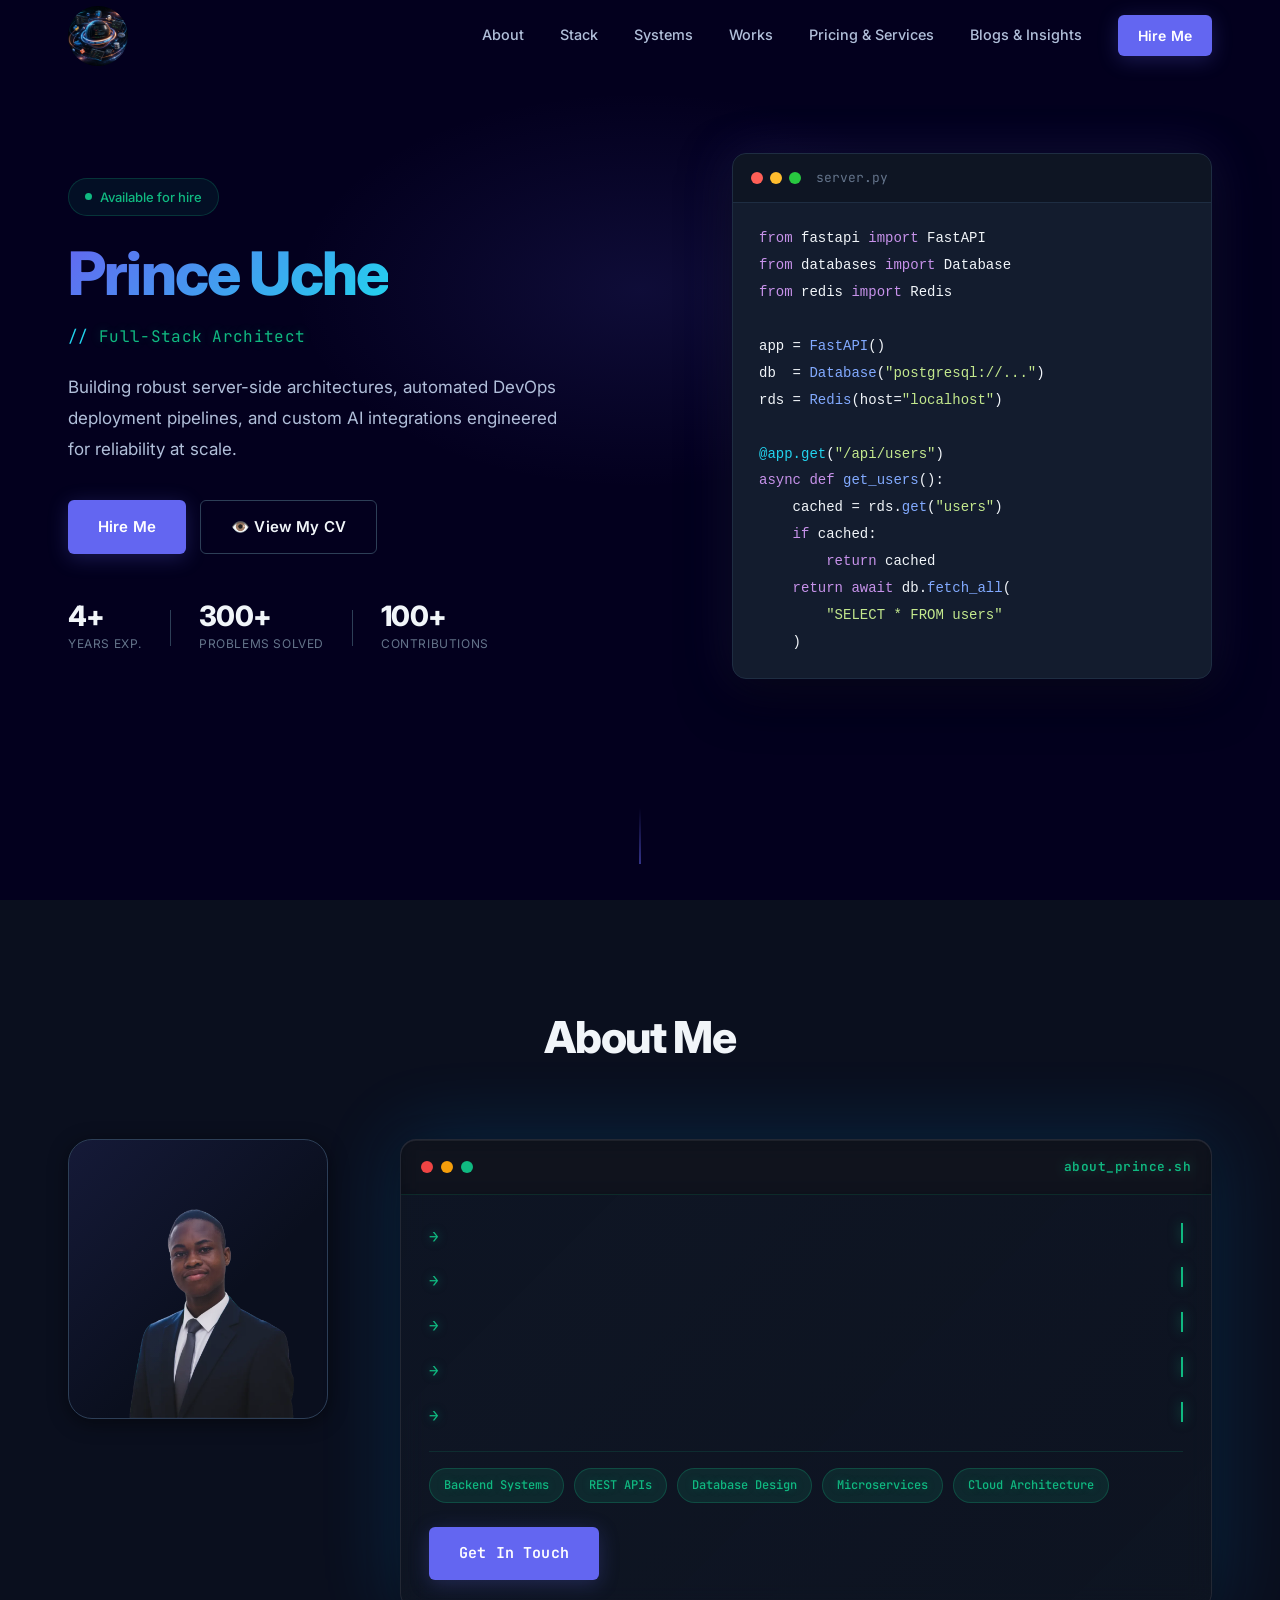
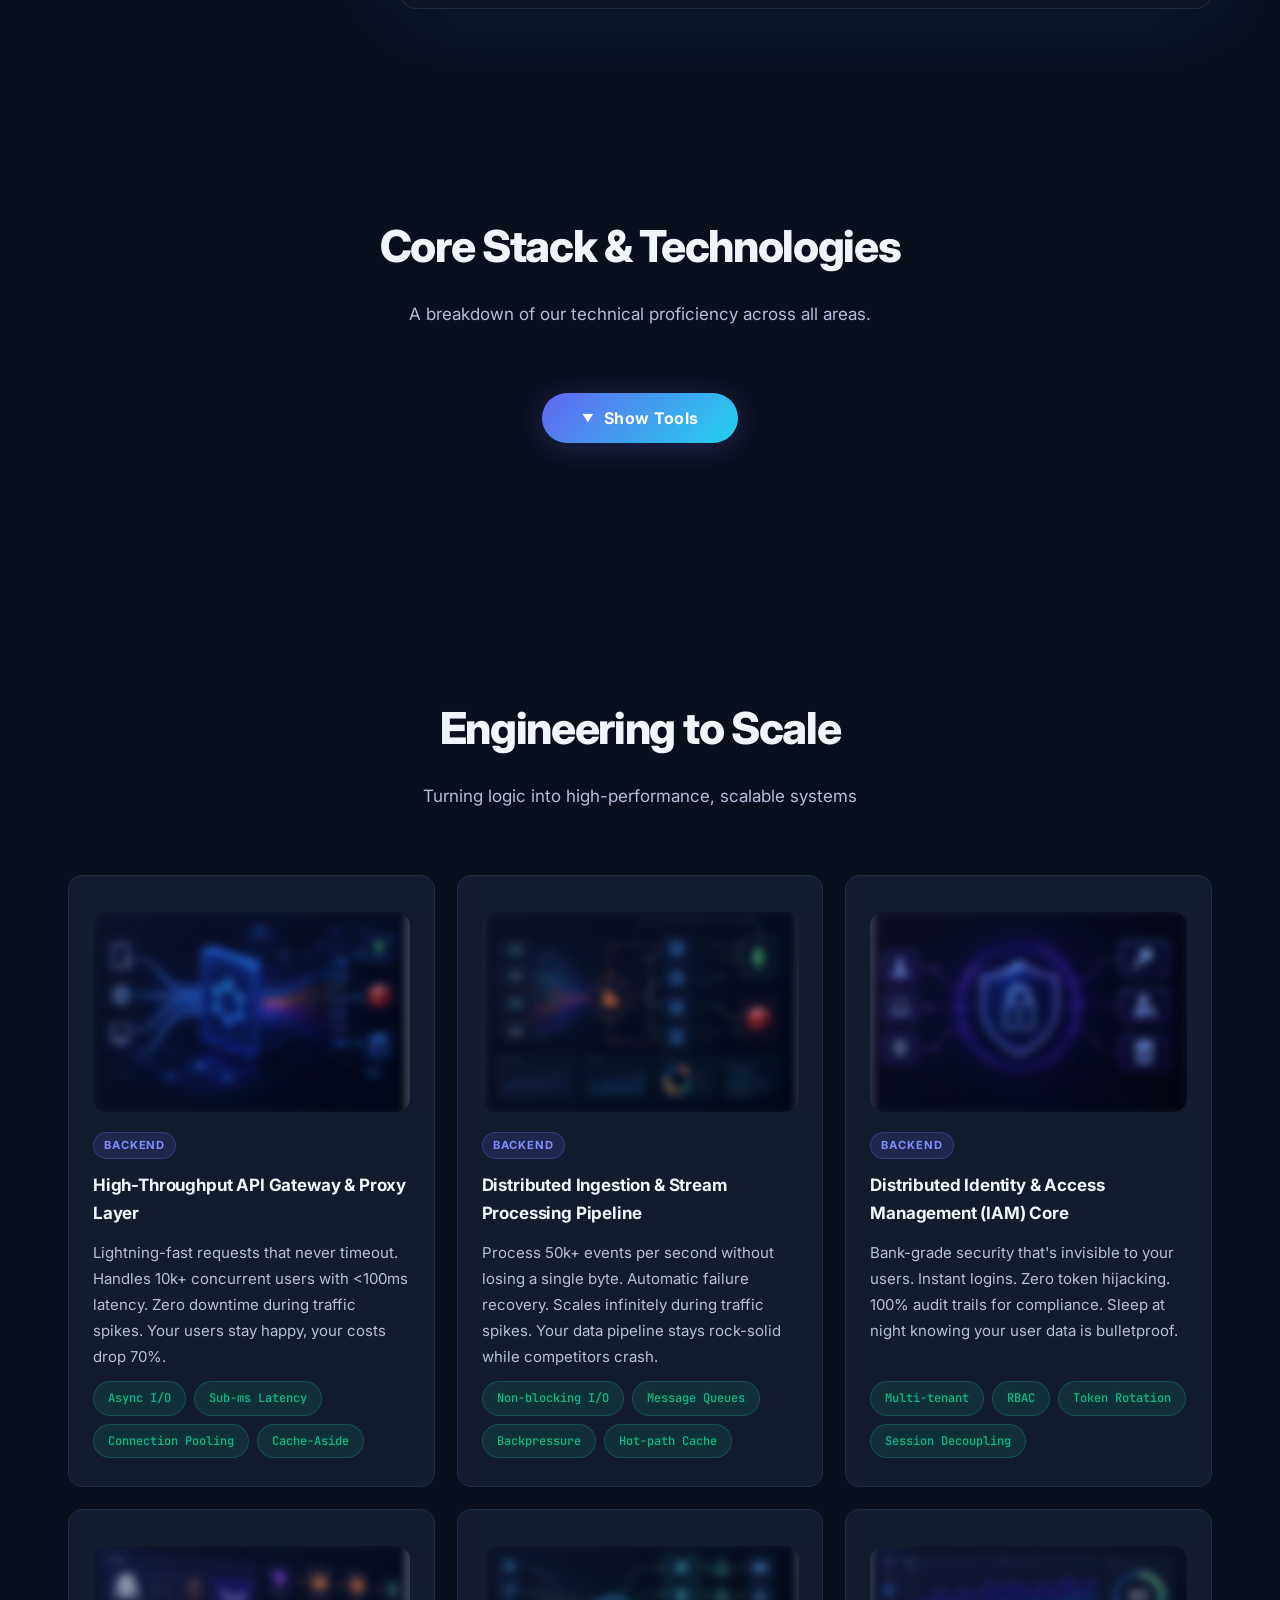
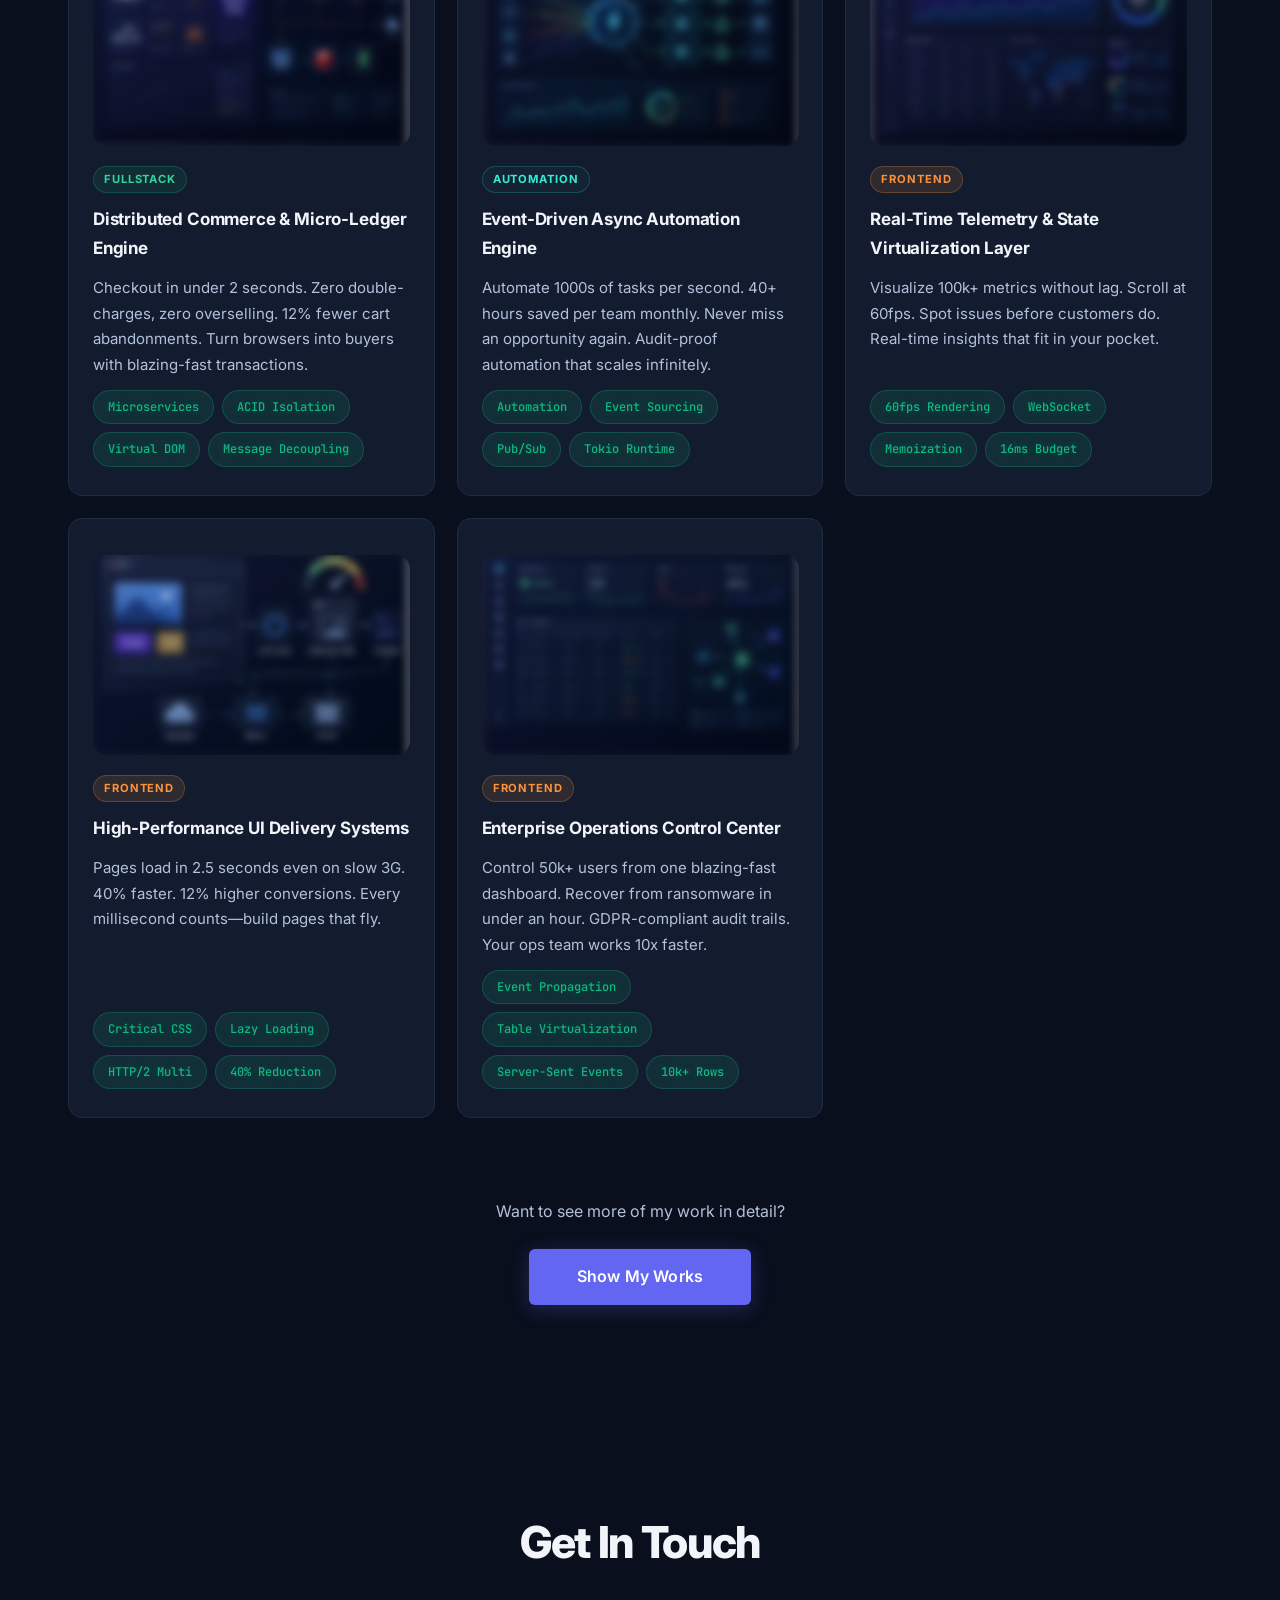
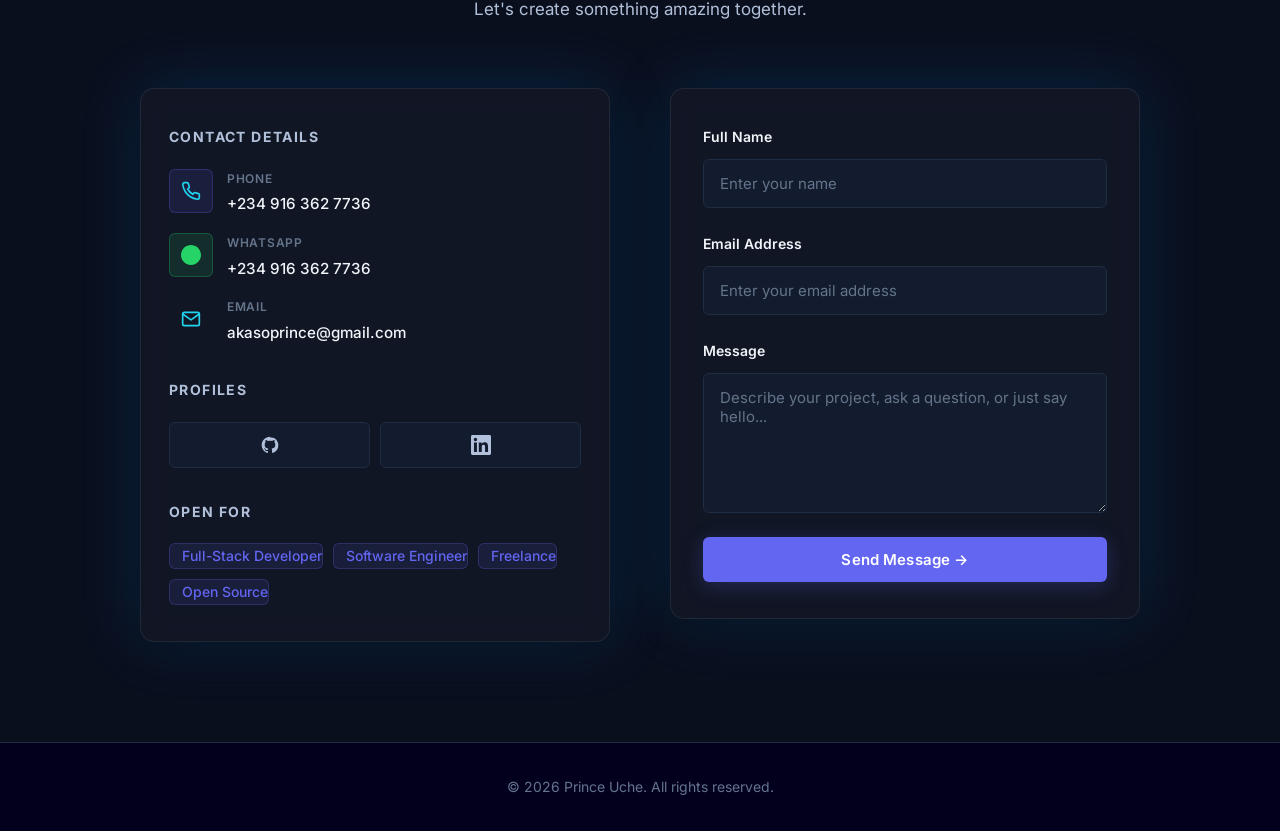
==== index.html @ ea630bfe "changed" ====
<!DOCTYPE html>
<html lang="en">

<head>
  <meta charset="UTF-8" />
  <meta name="viewport" content="width=device-width, initial-scale=1.0" />
  <title>Prince Uche | Fullstack Developer</title>
  <link rel="icon" href="pic/logo.webp" type="image/webp" />
  <link rel="preconnect" href="https://fonts.googleapis.com" />
  <link rel="preconnect" href="https://fonts.gstatic.com" crossorigin />
  <link
    href="https://fonts.googleapis.com/css2?family=Inter:wght@300;400;500;600;700;800;900&family=JetBrains+Mono:wght@400;500;600&display=swap"
    rel="stylesheet" />
  <link rel="stylesheet" href="styles.css" />
</head>

<body>
  <!-- Blockchain Background Canvas (Full Page) -->
  <canvas id="blockchainCanvas" class="blockchain-bg" aria-hidden="true"></canvas>

  <!-- Global SVG gradient (referenced by all skill rings in the page) -->
  <svg width="0" height="0" style="position:absolute;overflow:hidden" aria-hidden="true">
    <defs>
      <linearGradient id="skillGradient" x1="0%" y1="0%" x2="100%" y2="0%">
        <stop offset="0%" stop-color="#6366F1" />
        <stop offset="100%" stop-color="#22D3EE" />
      </linearGradient>
    </defs>
  </svg>

  <!-- Toast -->
  <div class="toast" id="toast"></div>

  <!-- ======================== NAVBAR ======================== -->
  <nav class="navbar" id="navbar" role="navigation" aria-label="Main navigation">
    <div class="nav-container">
      <a href="pic/logo.webp" class="nav-logo" aria-label="Home">
        <span class="logo-name"><img src="./pic/logo.webp"></span><span class="logo-bracket"></span>
      </a>
      <div class="nav-links" id="navLinks">
        <a href="#about" class="nav-link">About</a>
        <a href="#skills" class="nav-link">Stack</a>
        <a href="#projects" class="nav-link">Systems</a>
        <a href="works.html" class="nav-link">Works</a>
        <a href="pricing&service.html" class="nav-link">Pricing & Services</a>
        <a href="casestudies.html" class="nav-link">Blogs & Insights</a>
        <a href="#contact" class="btn btn-primary btn-sm">Hire Me</a>
      </div>
      <button class="hamburger" id="hamburger" aria-label="Toggle menu" aria-expanded="false">
        <span></span><span></span><span></span>
      </button>
    </div>
  </nav>

  <!-- ======================== HERO ======================== -->
  <section id="hero" class="hero" aria-label="Hero">
    <div class="hero-glow" aria-hidden="true"></div>
    <div class="container hero-inner">

      <div class="hero-content">
        <div class="hero-badge">
          <span class="badge-dot" aria-hidden="true"></span>
          Available for hire
        </div>
        <h1 class="hero-title">
          <span class="gradient-text">Prince Uche</span>
        </h1>
        <p class="hero-subtitle font-mono">
          <span class="text-accent">// </span><span class="typed-text" data-specialties='["Full-Stack Architect", "Backend Infrastructure", "AI Engineering & Agents", "DevOps & Automation Specialist"]'></span><span class="typing-cursor"></span>
        </p>
        <p class="hero-desc">
          Building robust server-side architectures, automated DevOps deployment pipelines, and custom AI integrations engineered for reliability at scale.
        </p>
        <div class="hero-actions">
          <a href="#contact" class="btn btn-primary">Hire Me</a>
          <a href="cv/CV.pdf" class="btn btn-outline">👁️ View My CV</a>
        </div>
        <div class="hero-stats">
          <div class="stat">
            <span class="stat-num">4+</span>
            <span class="stat-label">Years Exp.</span>
          </div>
          <div class="stat-divider" aria-hidden="true"></div>
          <div class="stat">
            <span class="stat-num">300+</span>
            <span class="stat-label">Problems solved</span>
          </div>
          <div class="stat-divider" aria-hidden="true"></div>
          <div class="stat">
            <span class="stat-num">100+</span>
            <span class="stat-label">Contributions</span>
          </div>
        </div>
      </div>

      <div class="hero-visual" aria-hidden="true">
        <div class="code-window">
          <div class="code-header">
            <span class="dot dot-red"></span>
            <span class="dot dot-yellow"></span>
            <span class="dot dot-green"></span>
            <span class="code-filename">server.py</span>
          </div>
          <pre class="code-body"><code><span class="ck">from</span> fastapi <span class="ck">import</span> FastAPI
<span class="ck">from</span> databases <span class="ck">import</span> Database
<span class="ck">from</span> redis <span class="ck">import</span> Redis

app = <span class="cf">FastAPI</span>()
db  = <span class="cf">Database</span>(<span class="cs">"postgresql://..."</span>)
rds = <span class="cf">Redis</span>(host=<span class="cs">"localhost"</span>)

<span class="cd">@app.get</span>(<span class="cs">"/api/users"</span>)
<span class="ck">async def</span> <span class="cf">get_users</span>():
    cached = rds.<span class="cf">get</span>(<span class="cs">"users"</span>)
    <span class="ck">if</span> cached:
        <span class="ck">return</span> cached
    <span class="ck">return await</span> db.<span class="cf">fetch_all</span>(
        <span class="cs">"SELECT * FROM users"</span>
    )</code></pre>
        </div>
      </div>
    </div>
    <div class="scroll-indicator" aria-hidden="true"><span></span></div>
  </section>

  <!-- ======================== ABOUT ======================== -->
  <section id="about" class="about reveal" aria-labelledby="about-heading">
    <div class="container">
      <div class="section-header">
        <h2 class="section-title" id="about-heading">About Me</h2>
      </div>
      <div class="about-grid">
        <div class="about-avatar">
          <div class="avatar-wrapper">
            <img src="pic/profile-pic.webp" alt="Prince Uche profile photo" />
            <div class="avatar-glow" aria-hidden="true"></div>
          </div>
        </div>
        <div class="glass-terminal">
          <div class="terminal-header">
            <div class="terminal-dots">
              <span class="dot red"></span>
              <span class="dot yellow"></span>
              <span class="dot green"></span>
            </div>
            <span class="terminal-title">about_prince.sh</span>
          </div>
          <div class="terminal-content">
            <div class="about-content">
              <div class="typing-line">
                <span class="prompt">→</span>
                <span class="typed-text"
                  data-text="A Full-Stack Software Engineer & Backend Systems Architect passionate about building scalable, intelligent, and production-grade digital solutions."></span>
                <span class="typing-cursor"></span>
              </div>

              <div class="typing-line">
                <span class="prompt">→</span>
                <span class="typed-text"
                  data-text="My expertise spans Python, Node.js, Rust, and modern frameworks for crafting secure APIs and scalable microservices architectures."></span>
                <span class="typing-cursor"></span>
              </div>

              <div class="typing-line">
                <span class="prompt">→</span>
                <span class="typed-text"
                  data-text="I specialize in PostgreSQL, Redis, AI-powered backend services, and large-scale data pipelines with emphasis on clean architecture."></span>
                <span class="typing-cursor"></span>
              </div>

              <div class="typing-line">
                <span class="prompt">→</span>
                <span class="typed-text"
                  data-text="Beyond backend, I deliver complete end-to-end solutions managing entire software lifecycles from database design to refined UI implementation."></span>
                <span class="typing-cursor"></span>
              </div>

              <div class="typing-line">
                <span class="prompt">→</span>
                <span class="typed-text"
                  data-text="Driven by curiosity and innovation, I build impactful solutions pushing boundaries of performance, usability, and modern digital experiences."></span>
                <span class="typing-cursor"></span>
              </div>

              <div class="about-tags">
                <span class="tag">Backend Systems</span>
                <span class="tag">REST APIs</span>
                <span class="tag">Database Design</span>
                <span class="tag">Microservices</span>
                <span class="tag">Cloud Architecture</span>
              </div>
              <a href="#contact" class="btn btn-primary" style="margin-top: 24px;">Get In Touch</a>
            </div>
          </div>
        </div>
      </div>
    </div>
  </section>

  <!-- ======================== SKILLS ======================== -->
  <section id="skills" class="skills reveal" aria-labelledby="skills-heading">
    <div class="container">
      <div class="section-header">
        <h2 class="section-title" id="skills-heading">Core Stack & Technologies</h2>
        <p class="section-desc">A breakdown of our technical proficiency across all areas.</p>
      </div>

      <div class="skills-toggle-wrapper">
        <button class="btn btn-toggle" id="skillsToggle" aria-expanded="false" aria-controls="skillsContainer">
          <span class="toggle-icon" aria-hidden="true">&#9660;</span>
          Show Tools
        </button>
      </div>

      <div class="skills-container" id="skillsContainer" aria-hidden="true">

        <!-- Filter Tabs -->
        <div class="skill-filters" role="tablist" aria-label="Filter skills by category">
          <button class="skill-filter active" data-filter="all" role="tab" aria-selected="true">All</button>
          <button class="skill-filter" data-filter="frontend" role="tab" aria-selected="false">Frontend</button>
          <button class="skill-filter" data-filter="backend" role="tab" aria-selected="false">Backend</button>
          <button class="skill-filter" data-filter="database" role="tab" aria-selected="false">Database</button>
          <button class="skill-filter" data-filter="framework" role="tab" aria-selected="false">Framework</button>
          <button class="skill-filter" data-filter="tools" role="tab" aria-selected="false">Tools</button>
        </div>

        <!-- Skill Cards -->
        <div class="skill-cards" id="skillCards">

          <!-- ===== Backend & Languages ===== -->
          <div class="skill-card" data-category="backend" style="--i:0" aria-label="Python, 95%">
            <span class="skill-cat-badge badge-backend">Backend</span>
            <div class="skill-ring-wrap">
              <svg class="skill-ring-svg" viewBox="0 0 120 120" aria-hidden="true">
                <circle class="ring-track" cx="60" cy="60" r="50" />
                <circle class="ring-fill" cx="60" cy="60" r="50" data-percent="95" stroke="url(#skillGradient)" />
              </svg>
              <div class="skill-logo">
                <img src="https://cdn.jsdelivr.net/gh/devicons/devicon@latest/icons/python/python-original.svg"
                  alt="Python" width="56" height="56" loading="lazy" />
              </div>
            </div>
            <div class="skill-card-info">
              <span class="skill-card-name">Python</span>
              <span class="skill-card-pct">83%</span>
            </div>
          </div>

          <div class="skill-card" data-category="backend" style="--i:1" aria-label="Node.js, 89%">
            <span class="skill-cat-badge badge-backend">Backend</span>
            <div class="skill-ring-wrap">
              <svg class="skill-ring-svg" viewBox="0 0 120 120" aria-hidden="true">
                <circle class="ring-track" cx="60" cy="60" r="50" />
                <circle class="ring-fill" cx="60" cy="60" r="50" data-percent="89" stroke="url(#skillGradient)" />
              </svg>
              <div class="skill-logo">
                <img src="https://cdn.jsdelivr.net/gh/devicons/devicon@latest/icons/nodejs/nodejs-original.svg"
                  alt="Node.js" width="56" height="56" loading="lazy" />
              </div>
            </div>
            <div class="skill-card-info">
              <span class="skill-card-name">Node.js</span>
              <span class="skill-card-pct">89%</span>
            </div>
          </div>

          <div class="skill-card" data-category="framework" style="--i:2" aria-label="Express.js, 89%">
            <span class="skill-cat-badge badge-framework">Framework</span>
            <div class="skill-ring-wrap">
              <svg class="skill-ring-svg" viewBox="0 0 120 120" aria-hidden="true">
                <circle class="ring-track" cx="60" cy="60" r="50" />
                <circle class="ring-fill" cx="60" cy="60" r="50" data-percent="89" stroke="url(#skillGradient)" />
              </svg>
              <div class="skill-logo logo-dark-wrap">
                <img src="https://cdn.jsdelivr.net/gh/devicons/devicon@latest/icons/express/express-original.svg"
                  alt="Express.js" width="56" height="56" class="logo-invert" loading="lazy" />
              </div>
            </div>
            <div class="skill-card-info">
              <span class="skill-card-name">Express.js</span>
              <span class="skill-card-pct">89%</span>
            </div>
          </div>

          <div class="skill-card" data-category="backend" style="--i:3" aria-label="JavaScript, 88%">
            <span class="skill-cat-badge badge-backend">Backend</span>
            <div class="skill-ring-wrap">
              <svg class="skill-ring-svg" viewBox="0 0 120 120" aria-hidden="true">
                <circle class="ring-track" cx="60" cy="60" r="50" />
                <circle class="ring-fill" cx="60" cy="60" r="50" data-percent="93" stroke="url(#skillGradient)" />
              </svg>
              <div class="skill-logo">
                <img src="https://cdn.jsdelivr.net/gh/devicons/devicon@latest/icons/php/php-original.svg"
                  alt="JavaScript" width="56" height="56" loading="lazy" />
              </div>
            </div>
            <div class="skill-card-info">
              <span class="skill-card-name">php</span>
              <span class="skill-card-pct">93%</span>
            </div>
          </div>

          <div class="skill-card" data-category="frontend" style="--i:3" aria-label="JavaScript, 88%">
            <span class="skill-cat-badge badge-frontend">Frontend</span>
            <div class="skill-ring-wrap">
              <svg class="skill-ring-svg" viewBox="0 0 120 120" aria-hidden="true">
                <circle class="ring-track" cx="60" cy="60" r="50" />
                <circle class="ring-fill" cx="60" cy="60" r="50" data-percent="88" stroke="url(#skillGradient)" />
              </svg>
              <div class="skill-logo">
                <img src="https://cdn.jsdelivr.net/gh/devicons/devicon@latest/icons/javascript/javascript-original.svg"
                  alt="JavaScript" width="56" height="56" loading="lazy" />
              </div>
            </div>
            <div class="skill-card-info">
              <span class="skill-card-name">JavaScript</span>
              <span class="skill-card-pct">88%</span>
            </div>
          </div>

          <div class="skill-card" data-category="backend" style="--i:3" aria-label="JavaScript, 88%">
            <span class="skill-cat-badge badge-backend">Backend</span>
            <div class="skill-ring-wrap">
              <svg class="skill-ring-svg" viewBox="0 0 120 120" aria-hidden="true">
                <circle class="ring-track" cx="60" cy="60" r="50" />
                <circle class="ring-fill" cx="60" cy="60" r="50" data-percent="70" stroke="url(#skillGradient)" />
              </svg>
              <div class="skill-logo">
                <img src="https://cdn.jsdelivr.net/gh/devicons/devicon@latest/icons/rust/rust-original.svg"
                  alt="JavaScript" width="56" height="56" loading="lazy" />
              </div>
            </div>
            <div class="skill-card-info">
              <span class="skill-card-name">Rust</span>
              <span class="skill-card-pct">70%</span>
            </div>
          </div>

          <!-- ===== Databases ===== -->
          <div class="skill-card" data-category="database" style="--i:4" aria-label="SQL, 100%">
            <span class="skill-cat-badge badge-database">Database</span>
            <div class="skill-ring-wrap">
              <svg class="skill-ring-svg" viewBox="0 0 120 120" aria-hidden="true">
                <circle class="ring-track" cx="60" cy="60" r="50" />
                <circle class="ring-fill" cx="60" cy="60" r="50" data-percent="100" stroke="url(#skillGradient)" />
              </svg>
              <div class="skill-logo">
                <!-- Inline SVG database-cylinder icon for generic SQL -->
                <svg class="sql-db-icon" xmlns="http://www.w3.org/2000/svg" viewBox="0 0 56 56" width="56" height="56"
                  aria-label="SQL Database icon">
                  <defs>
                    <linearGradient id="sqlDbGrad" x1="0%" y1="0%" x2="0%" y2="100%">
                      <stop offset="0%" stop-color="#5DADE2" />
                      <stop offset="100%" stop-color="#1a5276" />
                    </linearGradient>
                  </defs>
                  <!-- Cylinder body -->
                  <rect x="5" y="14" width="46" height="30" rx="2" fill="url(#sqlDbGrad)" />
                  <!-- Top cap -->
                  <ellipse cx="28" cy="14" rx="23" ry="6.5" fill="#7EC8E3" />
                  <!-- Mid rings -->
                  <ellipse cx="28" cy="25" rx="23" ry="5.5" fill="none" stroke="rgba(255,255,255,0.25)"
                    stroke-width="1.5" />
                  <ellipse cx="28" cy="35" rx="23" ry="5.5" fill="none" stroke="rgba(255,255,255,0.25)"
                    stroke-width="1.5" />
                  <!-- Bottom cap -->
                  <ellipse cx="28" cy="44" rx="23" ry="6.5" fill="#2471A3" />
                </svg>
              </div>
            </div>
            <div class="skill-card-info">
              <span class="skill-card-name">SQL</span>
              <span class="skill-card-pct">100%</span>
            </div>
          </div>

          <div class="skill-card" data-category="database" style="--i:5" aria-label="PostgreSQL, 97%">
            <span class="skill-cat-badge badge-database">Database</span>
            <div class="skill-ring-wrap">
              <svg class="skill-ring-svg" viewBox="0 0 120 120" aria-hidden="true">
                <circle class="ring-track" cx="60" cy="60" r="50" />
                <circle class="ring-fill" cx="60" cy="60" r="50" data-percent="97" stroke="url(#skillGradient)" />
              </svg>
              <div class="skill-logo">
                <img src="https://cdn.jsdelivr.net/gh/devicons/devicon@latest/icons/postgresql/postgresql-original.svg"
                  alt="PostgreSQL" width="56" height="56" loading="lazy" />
              </div>
            </div>
            <div class="skill-card-info">
              <span class="skill-card-name">PostgreSQL</span>
              <span class="skill-card-pct">97%</span>
            </div>
          </div>

          <div class="skill-card" data-category="database" style="--i:6" aria-label="MongoDB, 62%">
            <span class="skill-cat-badge badge-database">Database</span>
            <div class="skill-ring-wrap">
              <svg class="skill-ring-svg" viewBox="0 0 120 120" aria-hidden="true">
                <circle class="ring-track" cx="60" cy="60" r="50" />
                <circle class="ring-fill" cx="60" cy="60" r="50" data-percent="62" stroke="url(#skillGradient)" />
              </svg>
              <div class="skill-logo">
                <img src="https://cdn.jsdelivr.net/gh/devicons/devicon@latest/icons/mongodb/mongodb-original.svg"
                  alt="MongoDB" width="56" height="56" loading="lazy" />
              </div>
            </div>
            <div class="skill-card-info">
              <span class="skill-card-name">MongoDB</span>
              <span class="skill-card-pct">62%</span>
            </div>
          </div>

          <div class="skill-card" data-category="database" style="--i:7" aria-label="Redis, 80%">
            <span class="skill-cat-badge badge-database">Database</span>
            <div class="skill-ring-wrap">
              <svg class="skill-ring-svg" viewBox="0 0 120 120" aria-hidden="true">
                <circle class="ring-track" cx="60" cy="60" r="50" />
                <circle class="ring-fill" cx="60" cy="60" r="50" data-percent="80" stroke="url(#skillGradient)" />
              </svg>
              <div class="skill-logo">
                <img src="https://cdn.jsdelivr.net/gh/devicons/devicon@latest/icons/redis/redis-original.svg"
                  alt="Redis" width="56" height="56" loading="lazy" />
              </div>
            </div>
            <div class="skill-card-info">
              <span class="skill-card-name">Redis</span>
              <span class="skill-card-pct">80%</span>
            </div>
          </div>

          <div class="skill-card" data-category="database" style="--i:7" aria-label="Redis, 80%">
            <span class="skill-cat-badge badge-database">Database</span>
            <div class="skill-ring-wrap">
              <svg class="skill-ring-svg" viewBox="0 0 120 120" aria-hidden="true">
                <circle class="ring-track" cx="60" cy="60" r="50" />
                <circle class="ring-fill" cx="60" cy="60" r="50" data-percent="96" stroke="url(#skillGradient)" />
              </svg>
              <div class="skill-logo">
                <img src="https://cdn.jsdelivr.net/gh/devicons/devicon@latest/icons/mysql/mysql-original.svg"
                  alt="Redis" width="56" height="56" loading="lazy" />
              </div>
            </div>
            <div class="skill-card-info">
              <span class="skill-card-name">mySQL</span>
              <span class="skill-card-pct">96%</span>
            </div>
          </div>

          <div class="skill-card" data-category="database" style="--i:7.5" aria-label="Turso, 40%">
            <span class="skill-cat-badge badge-database">Database</span>
            <div class="skill-ring-wrap">
              <svg class="skill-ring-svg" viewBox="0 0 120 120" aria-hidden="true">
                <circle class="ring-track" cx="60" cy="60" r="50" />
                <circle class="ring-fill" cx="60" cy="60" r="50" data-percent="40" stroke="url(#skillGradient)" />
              </svg>
              <div class="skill-logo">
                <img src="https://cdn.jsdelivr.net/gh/devicons/devicon@latest/icons/sqlite/sqlite-original.svg"
                  alt="Turso" width="56" height="56" loading="lazy" />
              </div>
            </div>
            <div class="skill-card-info">
              <span class="skill-card-name">Turso</span>
              <span class="skill-card-pct">40%</span>
            </div>
          </div>

          <div class="skill-card" data-category="database" style="--i:8" aria-label="RocksDB, 30%">
            <span class="skill-cat-badge badge-database">Database</span>
            <div class="skill-ring-wrap">
              <svg class="skill-ring-svg" viewBox="0 0 120 120" aria-hidden="true">
                <circle class="ring-track" cx="60" cy="60" r="50" />
                <circle class="ring-fill" cx="60" cy="60" r="50" data-percent="30" stroke="url(#skillGradient)" />
              </svg>
              <div class="skill-logo">
                <img src="https://cdn.jsdelivr.net/gh/devicons/devicon@latest/icons/rocksdb/rocksdb-original.svg"
                  alt="RocksDB" width="56" height="56" loading="lazy" />
              </div>
            </div>
            <div class="skill-card-info">
              <span class="skill-card-name">RocksDB</span>
              <span class="skill-card-pct">30%</span>
            </div>
          </div>

          <!-- ===== Frontend ===== -->
          <div class="skill-card" data-category="frontend" style="--i:9" aria-label="HTML, 97%">
            <span class="skill-cat-badge badge-frontend">Frontend</span>
            <div class="skill-ring-wrap">
              <svg class="skill-ring-svg" viewBox="0 0 120 120" aria-hidden="true">
                <circle class="ring-track" cx="60" cy="60" r="50" />
                <circle class="ring-fill" cx="60" cy="60" r="50" data-percent="97" stroke="url(#skillGradient)" />
              </svg>
              <div class="skill-logo">
                <img src="https://cdn.jsdelivr.net/gh/devicons/devicon@latest/icons/html5/html5-original.svg" alt="HTML"
                  width="56" height="56" loading="lazy" />
              </div>
            </div>
            <div class="skill-card-info">
              <span class="skill-card-name">HTML</span>
              <span class="skill-card-pct">97%</span>
            </div>
          </div>

          <div class="skill-card" data-category="frontend" style="--i:10" aria-label="CSS, 91%">
            <span class="skill-cat-badge badge-frontend">Frontend</span>
            <div class="skill-ring-wrap">
              <svg class="skill-ring-svg" viewBox="0 0 120 120" aria-hidden="true">
                <circle class="ring-track" cx="60" cy="60" r="50" />
                <circle class="ring-fill" cx="60" cy="60" r="50" data-percent="91" stroke="url(#skillGradient)" />
              </svg>
              <div class="skill-logo">
                <img src="https://cdn.jsdelivr.net/gh/devicons/devicon@latest/icons/css3/css3-original.svg" alt="CSS"
                  width="56" height="56" loading="lazy" />
              </div>
            </div>
            <div class="skill-card-info">
              <span class="skill-card-name">CSS</span>
              <span class="skill-card-pct">86%</span>
            </div>
          </div>

          <div class="skill-card" data-category="framework" style="--i:11" aria-label="React, 88%">
            <span class="skill-cat-badge badge-framework">Framework</span>
            <div class="skill-ring-wrap">
              <svg class="skill-ring-svg" viewBox="0 0 120 120" aria-hidden="true">
                <circle class="ring-track" cx="60" cy="60" r="50" />
                <circle class="ring-fill" cx="60" cy="60" r="50" data-percent="88" stroke="url(#skillGradient)" />
              </svg>
              <div class="skill-logo">
                <img src="https://cdn.jsdelivr.net/gh/devicons/devicon@latest/icons/react/react-original.svg"
                  alt="React" width="56" height="56" class="logo-react" loading="lazy" />
              </div>
            </div>
            <div class="skill-card-info">
              <span class="skill-card-name">React</span>
              <span class="skill-card-pct">88%</span>
            </div>
          </div>

          <div class="skill-card" data-category="frontend" style="--i:12" aria-label="TailwindCSS, 60%">
            <span class="skill-cat-badge badge-frontend">Frontend</span>
            <div class="skill-ring-wrap">
              <svg class="skill-ring-svg" viewBox="0 0 120 120" aria-hidden="true">
                <circle class="ring-track" cx="60" cy="60" r="50" />
                <circle class="ring-fill" cx="60" cy="60" r="50" data-percent="60" stroke="url(#skillGradient)" />
              </svg>
              <div class="skill-logo">
                <img src="https://cdn.jsdelivr.net/gh/devicons/devicon@latest/icons/tailwindcss/tailwindcss-original.svg"
                  alt="TailwindCSS" width="56" height="56" loading="lazy" />
              </div>
            </div>
            <div class="skill-card-info">
              <span class="skill-card-name">TailwindCSS</span>
              <span class="skill-card-pct">60%</span>
            </div>
          </div>

          <div class="skill-card" data-category="framework" style="--i:13" aria-label="FastAPI, 85%">
            <span class="skill-cat-badge badge-framework">Framework</span>
            <div class="skill-ring-wrap">
              <svg class="skill-ring-svg" viewBox="0 0 120 120" aria-hidden="true">
                <circle class="ring-track" cx="60" cy="60" r="50" />
                <circle class="ring-fill" cx="60" cy="60" r="50" data-percent="85" stroke="url(#skillGradient)" />
              </svg>
              <div class="skill-logo">
                <img src="https://cdn.jsdelivr.net/gh/devicons/devicon@latest/icons/fastapi/fastapi-original.svg"
                  alt="FastAPI" width="56" height="56" loading="lazy" />
              </div>
            </div>
            <div class="skill-card-info">
              <span class="skill-card-name">FastAPI</span>
              <span class="skill-card-pct">85%</span>
            </div>
          </div>

          <div class="skill-card" data-category="framework" style="--i:14" aria-label="Azure, 78%">
            <span class="skill-cat-badge badge-framework">Framework</span>
            <div class="skill-ring-wrap">
              <svg class="skill-ring-svg" viewBox="0 0 120 120" aria-hidden="true">
                <circle class="ring-track" cx="60" cy="60" r="50" />
                <circle class="ring-fill" cx="60" cy="60" r="50" data-percent="78" stroke="url(#skillGradient)" />
              </svg>
              <div class="skill-logo">
                <img src="https://cdn.jsdelivr.net/gh/devicons/devicon@latest/icons/azure/azure-original.svg"
                  alt="Azure" width="56" height="56" loading="lazy" />
              </div>
            </div>
            <div class="skill-card-info">
              <span class="skill-card-name">Azure</span>
              <span class="skill-card-pct">78%</span>
            </div>
          </div>

          <div class="skill-card" data-category="framework" style="--i:15" aria-label="Tokio, 72%">
            <span class="skill-cat-badge badge-framework">Framework</span>
            <div class="skill-ring-wrap">
              <svg class="skill-ring-svg" viewBox="0 0 120 120" aria-hidden="true">
                <circle class="ring-track" cx="60" cy="60" r="50" />
                <circle class="ring-fill" cx="60" cy="60" r="50" data-percent="72" stroke="url(#skillGradient)" />
              </svg>
              <div class="skill-logo">
                <img src="https://cdn.jsdelivr.net/gh/devicons/devicon@latest/icons/rust/rust-original.svg" alt="Tokio"
                  width="56" height="56" loading="lazy" />
              </div>
            </div>
            <div class="skill-card-info">
              <span class="skill-card-name">Tokio</span>
              <span class="skill-card-pct">72%</span>
            </div>
          </div>

          <!-- ===== Tools ===== -->
          <div class="skill-card" data-category="tools" style="--i:16" aria-label="Docker, 80%">
            <span class="skill-cat-badge badge-tools">Tools</span>
            <div class="skill-ring-wrap">
              <svg class="skill-ring-svg" viewBox="0 0 120 120" aria-hidden="true">
                <circle class="ring-track" cx="60" cy="60" r="50" />
                <circle class="ring-fill" cx="60" cy="60" r="50" data-percent="80" stroke="url(#skillGradient)" />
              </svg>
              <div class="skill-logo">
                <img src="https://cdn.jsdelivr.net/gh/devicons/devicon@latest/icons/docker/docker-original.svg" alt="Docker" width="56" height="56" loading="lazy" />
              </div>
            </div>
            <div class="skill-card-info">
              <span class="skill-card-name">Docker</span>
              <span class="skill-card-pct">80%</span>
            </div>
          </div>

          <div class="skill-card" data-category="tools" style="--i:17" aria-label="Zampia, 88%">
            <span class="skill-cat-badge badge-tools">Tools</span>
            <div class="skill-ring-wrap">
              <svg class="skill-ring-svg" viewBox="0 0 120 120" aria-hidden="true">
                <circle class="ring-track" cx="60" cy="60" r="50" />
                <circle class="ring-fill" cx="60" cy="60" r="50" data-percent="88" stroke="url(#skillGradient)" />
              </svg>
              <div class="skill-logo">
                <img src="https://cdn.jsdelivr.net/gh/devicons/devicon@latest/icons/gitlab/gitlab-original.svg" alt="Zampia" width="56" height="56" loading="lazy" />
              </div>
            </div>
            <div class="skill-card-info">
              <span class="skill-card-name">Zampia</span>
              <span class="skill-card-pct">88%</span>
            </div>
          </div>

          <div class="skill-card" data-category="tools" style="--i:18" aria-label="Github, 79%">
            <span class="skill-cat-badge badge-tools">Tools</span>
            <div class="skill-ring-wrap">
              <svg class="skill-ring-svg" viewBox="0 0 120 120" aria-hidden="true">
                <circle class="ring-track" cx="60" cy="60" r="50" />
                <circle class="ring-fill" cx="60" cy="60" r="50" data-percent="79" stroke="url(#skillGradient)" />
              </svg>
              <div class="skill-logo logo-dark-wrap">
                <img src="https://cdn.jsdelivr.net/gh/devicons/devicon@latest/icons/github/github-original.svg" alt="Github" width="56" height="56" class="logo-invert" loading="lazy" />
              </div>
            </div>
            <div class="skill-card-info">
              <span class="skill-card-name">Github</span>
              <span class="skill-card-pct">79%</span>
            </div>
          </div>

          <div class="skill-card" data-category="tools" style="--i:19" aria-label="AWS, 62%">
            <span class="skill-cat-badge badge-tools">Tools</span>
            <div class="skill-ring-wrap">
              <svg class="skill-ring-svg" viewBox="0 0 120 120" aria-hidden="true">
                <circle class="ring-track" cx="60" cy="60" r="50" />
                <circle class="ring-fill" cx="60" cy="60" r="50" data-percent="62" stroke="url(#skillGradient)" />
              </svg>
              <div class="skill-logo">
                <img src="https://cdn.jsdelivr.net/npm/simple-icons@v9/icons/amazonaws.svg" alt="AWS" width="56" height="56" loading="lazy" />
              </div>
            </div>
            <div class="skill-card-info">
              <span class="skill-card-name">AWS</span>
              <span class="skill-card-pct">62%</span>
            </div>
          </div>

          <div class="skill-card" data-category="tools" style="--i:20" aria-label="Render, 85%">
            <span class="skill-cat-badge badge-tools">Tools</span>
            <div class="skill-ring-wrap">
              <svg class="skill-ring-svg" viewBox="0 0 120 120" aria-hidden="true">
                <circle class="ring-track" cx="60" cy="60" r="50" />
                <circle class="ring-fill" cx="60" cy="60" r="50" data-percent="85" stroke="url(#skillGradient)" />
              </svg>
              <div class="skill-logo">
                <img src="https://cdn.jsdelivr.net/gh/devicons/devicon@latest/icons/heroku/heroku-original.svg" alt="Render" width="56" height="56" loading="lazy" />
              </div>
            </div>
            <div class="skill-card-info">
              <span class="skill-card-name">Render</span>
              <span class="skill-card-pct">85%</span>
            </div>
          </div>

          <div class="skill-card" data-category="tools" style="--i:21" aria-label="HuggingFace, 82%">
            <span class="skill-cat-badge badge-tools">Tools</span>
            <div class="skill-ring-wrap">
              <svg class="skill-ring-svg" viewBox="0 0 120 120" aria-hidden="true">
                <circle class="ring-track" cx="60" cy="60" r="50" />
                <circle class="ring-fill" cx="60" cy="60" r="50" data-percent="82" stroke="url(#skillGradient)" />
              </svg>
              <div class="skill-logo">
                <img src="https://huggingface.co/front/assets/huggingface_logo-noborder.svg" alt="HuggingFace" width="56" height="56" loading="lazy" />
              </div>
            </div>
            <div class="skill-card-info">
              <span class="skill-card-name">HuggingFace</span>
              <span class="skill-card-pct">82%</span>
            </div>
          </div>

          <div class="skill-card" data-category="tools" style="--i:22" aria-label="WordPress, 88%">
            <span class="skill-cat-badge badge-tools">Tools</span>
            <div class="skill-ring-wrap">
              <svg class="skill-ring-svg" viewBox="0 0 120 120" aria-hidden="true">
                <circle class="ring-track" cx="60" cy="60" r="50" />
                <circle class="ring-fill" cx="60" cy="60" r="50" data-percent="88" stroke="url(#skillGradient)" />
              </svg>
              <div class="skill-logo">
                <img src="https://cdn.jsdelivr.net/gh/devicons/devicon@latest/icons/wordpress/wordpress-plain.svg" alt="WordPress" width="56" height="56" loading="lazy" />
              </div>
            </div>
            <div class="skill-card-info">
              <span class="skill-card-name">WordPress</span>
              <span class="skill-card-pct">88%</span>
            </div>
          </div>

        </div><!-- /#skillCards -->
      </div><!-- /#skillsContainer -->
    </div>
  </section>

  <!-- ======================== Stacks ======================== -->
  <section id="projects" class="projects reveal" aria-labelledby="projects-heading">
    <div class="container">
      <div class="section-header">
        <h2 class="section-title" id="projects-heading">Engineering to Scale</h2>
        <p class="section-desc">Turning logic into high-performance, scalable systems</p>
      </div>

      <div class="projects-grid" id="projectsGrid">

        <!-- ===== BACKEND ===== -->
        <article class="project-card" data-category="backend">
          <div class="project-img">
            <img src="pic/api_gateway_proxy_layer.webp" alt="API Gateway" width="800" height="450" loading="lazy" decoding="async">
          </div>
          <span class="project-category-badge backend-proj">Backend</span>
          <h3 class="project-title">High-Throughput API Gateway & Proxy Layer</h3>
          <p class="project-desc">Lightning-fast requests that never timeout. Handles 10k+ concurrent users with <100ms latency. Zero downtime during traffic spikes. Your users stay happy, your costs drop 70%.</p>
          <div class="project-tags">
            <span class="tag tag-sm">Async I/O</span>
            <span class="tag tag-sm">Sub-ms Latency</span>
            <span class="tag tag-sm">Connection Pooling</span>
            <span class="tag tag-sm">Cache-Aside</span>
          </div>
        </article>

        <article class="project-card" data-category="backend">
          <div class="project-img">
            <img src="pic/stream_processing_pipeline.webp" alt="Stream Pipeline" width="800" height="450" loading="lazy" decoding="async">
          </div>
          <span class="project-category-badge backend-proj">Backend</span>
          <h3 class="project-title">Distributed Ingestion & Stream Processing Pipeline</h3>
          <p class="project-desc">Process 50k+ events per second without losing a single byte. Automatic failure recovery. Scales infinitely during traffic spikes. Your data pipeline stays rock-solid while competitors crash.</p>
          <div class="project-tags">
            <span class="tag tag-sm">Non-blocking I/O</span>
            <span class="tag tag-sm">Message Queues</span>
            <span class="tag tag-sm">Backpressure</span>
            <span class="tag tag-sm">Hot-path Cache</span>
          </div>
        </article>

        <article class="project-card" data-category="backend">
          <div class="project-img">
            <img src="pic/iam_security_core.webp" alt="IAM Security" width="800" height="450" loading="lazy" decoding="async">
          </div>
          <span class="project-category-badge backend-proj">Backend</span>
          <h3 class="project-title">Distributed Identity & Access Management (IAM) Core</h3>
          <p class="project-desc">Bank-grade security that's invisible to your users. Instant logins. Zero token hijacking. 100% audit trails for compliance. Sleep at night knowing your user data is bulletproof.</p>
          <div class="project-tags">
            <span class="tag tag-sm">Multi-tenant</span>
            <span class="tag tag-sm">RBAC</span>
            <span class="tag tag-sm">Token Rotation</span>
            <span class="tag tag-sm">Session Decoupling</span>
          </div>
        </article>

        <!-- ===== FULLSTACK ===== -->
        <article class="project-card" data-category="fullstack">
          <div class="project-img">
            <img src="pic/distributed_commerce_engine.webp" alt="Commerce Engine" width="800" height="450" loading="lazy" decoding="async">
          </div>
          <span class="project-category-badge fullstack-proj">Fullstack</span>
          <h3 class="project-title">Distributed Commerce & Micro-Ledger Engine</h3>
          <p class="project-desc">Checkout in under 2 seconds. Zero double-charges, zero overselling. 12% fewer cart abandonments. Turn browsers into buyers with blazing-fast transactions.</p>
          <div class="project-tags">
            <span class="tag tag-sm">Microservices</span>
            <span class="tag tag-sm">ACID Isolation</span>
            <span class="tag tag-sm">Virtual DOM</span>
            <span class="tag tag-sm">Message Decoupling</span>
          </div>
        </article>
        <article class="project-card" data-category="backend">
          <div class="project-img">
            <img src="pic/async_automation_engine.webp" alt="Automation Engine" width="800" height="450" loading="lazy" decoding="async">
          </div>
          <span class="project-category-badge automation-proj">Automation</span>
          <h3 class="project-title">Event-Driven Async Automation Engine</h3>
          <p class="project-desc">Automate 1000s of tasks per second. 40+ hours saved per team monthly. Never miss an opportunity again. Audit-proof automation that scales infinitely.</p>
          <div class="project-tags">
            <span class="tag tag-sm">Automation</span>
            <span class="tag tag-sm">Event Sourcing</span>
            <span class="tag tag-sm">Pub/Sub</span>
            <span class="tag tag-sm">Tokio Runtime</span>
          </div>
        </article>

        <!-- ===== FRONTEND ===== -->
        <article class="project-card" data-category="frontend">
          <div class="project-img">
            <img src="pic/telemetry_virtualization_layer.webp" alt="Telemetry Dashboard" width="800" height="450" loading="lazy" decoding="async">
          </div>
          <span class="project-category-badge frontend-proj">Frontend</span>
          <h3 class="project-title">Real-Time Telemetry & State Virtualization Layer</h3>
          <p class="project-desc">Visualize 100k+ metrics without lag. Scroll at 60fps. Spot issues before customers do. Real-time insights that fit in your pocket.</p>
          <div class="project-tags">
            <span class="tag tag-sm">60fps Rendering</span>
            <span class="tag tag-sm">WebSocket</span>
            <span class="tag tag-sm">Memoization</span>
            <span class="tag tag-sm">16ms Budget</span>
          </div>
        </article>

        <article class="project-card" data-category="frontend">
          <div class="project-img">
            <img src="pic/ui_delivery_systems.webp" alt="UI Delivery" width="800" height="450" loading="lazy" decoding="async">
          </div>
          <span class="project-category-badge frontend-proj">Frontend</span>
          <h3 class="project-title">High-Performance UI Delivery Systems</h3>
          <p class="project-desc">Pages load in 2.5 seconds even on slow 3G. 40% faster. 12% higher conversions. Every millisecond counts—build pages that fly.</p>
          <div class="project-tags">
            <span class="tag tag-sm">Critical CSS</span>
            <span class="tag tag-sm">Lazy Loading</span>
            <span class="tag tag-sm">HTTP/2 Multi</span>
            <span class="tag tag-sm">40% Reduction</span>
          </div>
        </article>
        <article class="project-card" data-category="frontend">
          <div class="project-img">
            <img src="pic/operations_control_center.webp" alt="Operations Center" width="800" height="450" loading="lazy" decoding="async">
          </div>
          <span class="project-category-badge frontend-proj">Frontend</span>
          <h3 class="project-title">Enterprise Operations Control Center</h3>
          <p class="project-desc">Control 50k+ users from one blazing-fast dashboard. Recover from ransomware in under an hour. GDPR-compliant audit trails. Your ops team works 10x faster.</p>
          <div class="project-tags">
            <span class="tag tag-sm">Event Propagation</span>
            <span class="tag tag-sm">Table Virtualization</span>
            <span class="tag tag-sm">Server-Sent Events</span>
            <span class="tag tag-sm">10k+ Rows</span>
          </div>
        </article>


      </div><!-- /#projectsGrid -->

      <!-- Show My Works CTA -->
      <div class="projects-cta" style="margin-top: 80px; text-align: center;">
        <p style="color: var(--text-secondary); font-size: 1rem; margin-bottom: 24px;">
          Want to see more of my work in detail?
        </p>
        <a href="works.html" class="btn btn-primary btn-lg" style="padding: 14px 48px; font-size: 1rem;">Show My
          Works</a>
      </div>
    </div>
  </section>

  <!-- ======================== CONTACT ======================== -->
  <section id="contact" class="contact reveal" aria-labelledby="contact-heading">
    <div class="container">
      <div class="section-header">
        <h2 class="section-title" id="contact-heading">Get In Touch</h2>
        <p class="section-desc">Let's create something amazing together.</p>
      </div>
      <div class="contact-wrapper">
        <!-- Left Info Panel -->
        <div class="contact-info-panel">
          <div class="info-section">
            <h3 class="info-section-title">Contact Details</h3>

            <div class="contact-item">
              <div class="contact-icon phone-icon">
                <svg viewBox="0 0 24 24" fill="none" stroke="currentColor" stroke-width="2">
                  <path
                    d="M22 16.92v3a2 2 0 0 1-2.18 2 19.79 19.79 0 0 1-8.63-3.07 19.5 19.5 0 0 1-6-6 19.79 19.79 0 0 1-3.07-8.67A2 2 0 0 1 4.11 2h3a2 2 0 0 1 2 1.72 12.84 12.84 0 0 0 .7 2.81 2 2 0 0 1-.45 2.11L8.09 9.91a16 16 0 0 0 6 6l1.27-1.27a2 2 0 0 1 2.11-.45 12.84 12.84 0 0 0 2.81.7A2 2 0 0 1 22 16.92z" />
                </svg>
              </div>
              <div class="contact-details">
                <p class="contact-label">Phone</p>
                <a href="tel:+2349163627736" class="contact-value">+234 916 362 7736</a>
              </div>
            </div>

            <div class="contact-item">
              <div class="contact-icon whatsapp-icon">
                <svg viewBox="0 0 24 24" fill="currentColor">
                  <path
                    d="M17.472 14.382c-.297-.149-1.758-.867-2.03-.967-.273-.099-.471-.148-.67.15-.197.297-.767.966-.94 1.164-.173.199-.347.223-.644.075-.297-.15-1.255-.463-2.39-1.475-.883-.788-1.48-1.761-1.653-2.059-.173-.297-.018-.458.13-.606.134-.133.298-.347.446-.52.149-.174.198-.298.298-.497.099-.198.05-.371-.025-.52-.075-.149-.669-1.612-.916-2.207-.242-.579-.487-.5-.67-.51-.173-.008-.371-.01-.57-.01-.198 0-.52.074-.792.372-.272.297-1.04 1.016-1.04 2.479 0 1.462 1.065 2.875 1.213 3.074.149.198 2.096 3.2 5.076 4.487.709.306 1.262.489 1.694.625.712.227 1.36.195 1.871.118.571-.085 1.758-.719 2.006-1.413.248-.694.248-1.289.173-1.413-.074-.124-.272-.198-.57-.347m-5.421-7.403h-.004a5.504 5.504 0 0 0-5.5 5.515c0 1.52.472 2.938 1.363 4.129l-1.442 5.277 5.39-1.414c1.158.648 2.489 1.019 3.89 1.019h.004c3.051 0 5.504-2.459 5.513-5.515.002-1.473-.575-2.858-1.637-3.893-1.058-1.035-2.464-1.605-3.876-1.605zM12 0C5.383 0 0 5.383 0 12s5.383 12 12 12 12-5.383 12-12S18.617 0 12 0z" />
                </svg>
              </div>
              <div class="contact-details">
                <p class="contact-label">WhatsApp</p>
                <a href="https://wa.me/2349163627736" class="contact-value" target="_blank">+234 916 362 7736</a>
              </div>
            </div>

            <div class="contact-item">
              <div class="contact-icon email-icon">
                <svg viewBox="0 0 24 24" fill="none" stroke="currentColor" stroke-width="2" stroke-linecap="round"
                  stroke-linejoin="round">
                  <path d="M4 4h16c1.1 0 2 .9 2 2v12c0 1.1-.9 2-2 2H4c-1.1 0-2-.9-2-2V6c0-1.1.9-2 2-2z"></path>
                  <polyline points="22,6 12,13 2,6"></polyline>
                </svg>
              </div>
              <div class="contact-details">
                <p class="contact-label">Email</p>
                <p class="contact-value">akasoprince@gmail.com</p>
              </div>
            </div>
          </div>

          <div class="info-section">
            <h3 class="info-section-title">Profiles</h3>
            <nav class="social-links-grid" aria-label="Social links">
              <a href="https://github.com/princeaka140" class="social-link-item" aria-label="GitHub" title="GitHub">
                <svg viewBox="0 0 24 24" fill="currentColor">
                  <path
                    d="M12 2C6.477 2 2 6.484 2 12.017c0 4.425 2.865 8.18 6.839 9.504.5.092.682-.217.682-.483 0-.237-.008-.868-.013-1.703-2.782.605-3.369-1.343-3.369-1.343-.454-1.158-1.11-1.466-1.11-1.466-.908-.62.069-.608.069-.608 1.003.07 1.531 1.032 1.531 1.032.892 1.53 2.341 1.088 2.91.832.092-.647.35-1.088.636-1.338-2.22-.253-4.555-1.113-4.555-4.951 0-1.093.39-1.988 1.029-2.688-.103-.253-.446-1.272.098-2.65 0 0 .84-.27 2.75 1.026A9.564 9.564 0 0112 6.844c.85.004 1.705.115 2.504.337 1.909-1.296 2.747-1.027 2.747-1.027.546 1.379.202 2.398.1 2.651.64.7 1.028 1.595 1.028 2.688 0 3.848-2.339 4.695-4.566 4.943.359.309.678.92.678 1.855 0 1.338-.012 2.419-.012 2.747 0 .268.18.58.688.482A10.019 10.019 0 0022 12.017C22 6.484 17.522 2 12 3z" />
                </svg>
              </a>
              <a href="https://www.linkedin.com/in/prince-uche-405a2b315?utm_source=share&utm_campaign=share_via&utm_content=profile&utm_medium=android_app"
                class="social-link-item" aria-label="LinkedIn" title="LinkedIn">
                <svg viewBox="0 0 24 24" fill="currentColor">
                  <path
                    d="M20.447 20.452h-3.554v-5.569c0-1.328-.027-3.037-1.852-3.037-1.853 0-2.136 1.445-2.136 2.939v5.667H9.351V9h3.414v1.561h.046c.477-.9 1.637-1.85 3.37-1.85 3.601 0 4.267 2.37 4.267 5.455v6.286zM5.337 7.433a2.062 2.062 0 01-2.063-2.065 2.064 2.064 0 112.063 2.065zm1.782 13.019H3.555V9h3.564v11.452zM22.225 0H1.771C.792 0 0 .774 0 1.729v20.542C0 23.227.792 24 1.771 24h20.451C23.2 24 24 23.227 24 22.271V1.729C24 .774 23.2 0 22.222 0h.003z" />
                </svg>
              </a>
            </nav>
          </div>

          <div class="info-section">
            <h3 class="info-section-title">Open For</h3>
            <div class="opportunities-tags">
              <span class="opp-tag">Full-Stack Developer</span>
              <span class="opp-tag">Software Engineer</span>
              <span class="opp-tag">Freelance</span>
              <span class="opp-tag">Open Source</span>
            </div>
          </div>
        </div>

        <!-- Right Contact Form -->
        <form class="contact-form" id="contactForm" novalidate>
          <div class="form-group">
            <label for="name" class="form-label">Full Name</label>
            <input type="text" id="name" name="name" class="form-input" placeholder="Enter your name" required
              autocomplete="name" />
          </div>
          <div class="form-group">
            <label for="email" class="form-label">Email Address</label>
            <input type="email" id="email" name="email" class="form-input" placeholder="Enter your email address"
              required autocomplete="email" />
          </div>
          <div class="form-group">
            <label for="message" class="form-label">Message</label>
            <textarea id="message" name="message" class="form-input form-textarea"
              placeholder="Describe your project, ask a question, or just say hello..." required rows="5"></textarea>
          </div>
          <button type="submit" class="btn btn-primary btn-full">Send Message →</button>
        </form>
      </div>
    </div>
  </section>

  <!-- ======================== FOOTER ======================== -->
  <footer class="footer" role="contentinfo">
    <div class="container">
      <p class="footer-text">

        &copy; 2026 Prince Uche. All rights reserved.
      </p>
    </div>
  </footer>

  <script src="script.js"></script>
</body>

</html>
---- styles.css ----
/* ============================================================
   CSS Design Tokens
   ============================================================ */
:root {
  --bg-primary:         #0A0F1E;
  --bg-secondary:       #0E1628;
  --bg-card:            #131C2E;
  --bg-card-hover:      #1A2540;
  --color-primary:      #6366F1;
  --color-primary-dark: #4F46E5;
  --color-primary-glow: rgba(99, 102, 241, 0.25);
  --color-accent:       #22D3EE;
  --color-accent-glow:  rgba(34, 211, 238, 0.15);
  --color-success:      #10B981;
  --text-primary:       #F1F5F9;
  --text-secondary:     #c3d3ede7;
  --text-muted:         #64748B;
  --border:             #1E2D42;
  --border-bright:      #2D3F57;

  --font-sans: 'Inter', -apple-system, BlinkMacSystemFont, 'Segoe UI', sans-serif;
  --font-mono: 'JetBrains Mono', 'Courier New', monospace;

  --section-py:    100px;
  --container-max: 1200px;
  --nav-height:    72px;

  --radius-sm:   6px;
  --radius-md:   14px;
  --radius-lg:   24px;
  --radius-full: 9999px;

  --shadow-sm:   0 1px 4px rgba(0,0,0,0.5);
  --shadow-md:   0 4px 20px rgba(0,0,0,0.45);
  --shadow-lg:   0 16px 50px rgba(0,0,0,0.6);
  --shadow-glow: 0 0 50px rgba(99,102,241,0.18);

  --transition: 0.3s ease;
}

/* ============================================================
   Reset & Base
   ============================================================ */
*, *::before, *::after { box-sizing: border-box; margin: 0; padding: 0; }

html { 
  scroll-behavior: smooth;
  overflow-x: hidden;
}

body {
  font-family: var(--font-sans);
  background: #03001e;
  color: var(--text-primary);
  line-height: 1.7;
  overflow-x: hidden;
  -webkit-font-smoothing: antialiased;
  -moz-osx-font-smoothing: grayscale;
  position: relative;
}

a { text-decoration: none; color: inherit; }
img { max-width: 100%; display: block; }
button { font-family: var(--font-sans); cursor: pointer; }
.logo-name img{
  width: 60px;
  height: 60px;
  border-radius: 100%;
}

/* Blockchain background canvas - full page */
.blockchain-bg {
  position: fixed;
  top: 0;
  left: 0;
  width: 100%;
  height: 100%;
  z-index: -1000;
  pointer-events: none;
  opacity: 0;
  display: none;
}
/* ============================================================
   Typography Utilities
   ============================================================ */
.font-mono   { font-family: var(--font-mono); }
.text-accent { color: var(--color-accent); }
.text-muted  { color: var(--text-muted); }

.gradient-text {
  background: linear-gradient(135deg, var(--color-primary) 0%, var(--color-accent) 100%);
  -webkit-background-clip: text;
  -webkit-text-fill-color: transparent;
  background-clip: text;
}

/* ============================================================
   Layout
   ============================================================ */
.container {
  max-width: var(--container-max);
  margin: 0 auto;
  padding: 0 28px;
  position: relative;
  z-index: 1;
}

/* ============================================================
   Buttons
   ============================================================ */
.btn {
  display: inline-flex;
  align-items: center;
  justify-content: center;
  gap: 8px;
  padding: 13px 30px;
  border-radius: var(--radius-sm);
  font-size: 0.9375rem;
  font-weight: 600;
  border: none;
  transition: all var(--transition);
  white-space: nowrap;
  letter-spacing: 0.01em;
}
.btn-primary {
  background: var(--color-primary);
  color: #fff;
  box-shadow: 0 4px 20px var(--color-primary-glow);
  transition: all var(--transition);
}
.btn-primary:hover {
  background: var(--color-primary-dark);
  transform: translateY(-3px) scale(1.05);
  box-shadow: 0 12px 40px var(--color-primary-glow);
}
.btn-primary:active {
  transform: translateY(-1px) scale(1.02);
}
.btn-outline {
  background: transparent;
  color: var(--text-primary);
  border: 1px solid var(--border-bright);
  transition: all var(--transition);
}
.btn-outline:hover {
  border-color: var(--color-primary);
  color: var(--color-primary);
  transform: translateY(-3px) scale(1.05);
  background: rgba(99,102,241,0.08);
  box-shadow: 0 8px 24px rgba(99,102,241,0.2);
}
.btn-sm   { padding: 9px 20px; font-size: 0.875rem; }
.btn-full { width: 100%; }

.btn-toggle {
  background: linear-gradient(135deg, var(--color-primary), var(--color-accent));
  color: #fff;
  padding: 15px 40px;
  border-radius: var(--radius-full);
  font-size: 1rem;
  font-weight: 700;
  border: none;
  display: inline-flex;
  align-items: center;
  gap: 10px;
  transition: all var(--transition);
  box-shadow: 0 4px 28px var(--color-primary-glow);
  letter-spacing: 0.02em;
}
.btn-toggle:hover { 
  transform: translateY(-4px) scale(1.06); 
  box-shadow: 0 16px 48px var(--color-primary-glow); 
}
.btn-toggle:active {
  transform: translateY(-2px) scale(1.03);
}
.btn-toggle:focus-visible { outline: 2px solid var(--color-accent); outline-offset: 3px; }
.btn-toggle .toggle-icon {
  display: inline-block;
  transition: transform var(--transition);
  font-size: 0.7rem;
}
.btn-toggle.active .toggle-icon { transform: rotate(180deg); }

/* ============================================================
   Tags / Pills
   ============================================================ */
.tag {
  display: inline-block;
  padding: 6px 14px;
  border-radius: var(--radius-full);
  background: rgba(99,102,241,0.1);
  color: var(--color-primary);
  font-size: 0.8125rem;
  font-weight: 500;
  border: 1px solid rgba(99,102,241,0.22);
  transition: all var(--transition);
}
.tag:hover  { background: rgba(99,102,241,0.2); }
.tag-sm     { padding: 4px 10px; font-size: 0.75rem; }

/* ============================================================
   Navbar
   ============================================================ */
.navbar {
  position: fixed;
  top: 0; left: 0; right: 0;
  z-index: 1000;
  height: var(--nav-height);
  display: flex;
  align-items: center;
  border-bottom: 1px solid transparent;
  transition: background var(--transition), border-color var(--transition), backdrop-filter var(--transition);
}
.navbar.scrolled {
  background: rgba(10,15,30,0.82);
  backdrop-filter: blur(18px);
  -webkit-backdrop-filter: blur(18px);
  border-bottom-color: var(--border);
}
.nav-container {
  max-width: var(--container-max);
  margin: 0 auto;
  padding: 0 28px;
  width: 100%;
  display: flex;
  align-items: center;
  justify-content: space-between;
}
.nav-logo { font-family: var(--font-mono); font-size: 1.125rem; font-weight: 600; }
.logo-bracket { color: var(--color-accent); }
.logo-name    { color: var(--color-primary); }

.nav-links { display: flex; align-items: center; gap: 36px; }
.nav-link {
  font-size: 0.9rem;
  font-weight: 500;
  color: var(--text-secondary);
  transition: color var(--transition);
  position: relative;
}
.nav-link::after {
  content: '';
  position: absolute;
  bottom: -3px; left: 0;
  width: 0; height: 1px;
  background: var(--color-primary);
  transition: width var(--transition);
}
.nav-link:hover { color: var(--text-primary); }
.nav-link:hover::after { width: 100%; }

.hamburger { display: none; flex-direction: column; gap: 5px; background: none; border: none; padding: 6px; }
.hamburger span { display: block; width: 22px; height: 2px; background: var(--text-primary); border-radius: 2px; transition: all var(--transition); }
.hamburger.open span:nth-child(1) { transform: translateY(7px) rotate(45deg); }
.hamburger.open span:nth-child(2) { opacity: 0; transform: scaleX(0); }
.hamburger.open span:nth-child(3) { transform: translateY(-7px) rotate(-45deg); }

/* ============================================================
   Hero
   ============================================================ */
.hero {
  min-height: 100vh;
  display: flex;
  align-items: center;
  position: relative;
  padding-top: var(--nav-height);
  overflow: hidden;
  z-index: 1;
}
.hero-glow {
  position: absolute;
  top: 10%; left: 50%; transform: translateX(-50%);
  width: 700px; height: 400px;
  background: radial-gradient(ellipse, rgba(99,102,241,0.12) 0%, transparent 70%);
  pointer-events: none;
}
.hero-inner {
  display: grid;
  grid-template-columns: 1fr 1fr;
  gap: 60px;
  align-items: center;
  padding-top: 40px; padding-bottom: 80px;
  width: 100%;
}
.hero-badge {
  display: inline-flex;
  align-items: center;
  gap: 8px;
  padding: 7px 16px;
  border-radius: var(--radius-full);
  background: rgba(16,185,129,0.08);
  border: 1px solid rgba(16,185,129,0.22);
  color: var(--color-success);
  font-size: 0.8125rem;
  font-weight: 500;
  margin-bottom: 24px;
}
.badge-dot {
  width: 7px; height: 7px;
  border-radius: 50%;
  background: var(--color-success);
  animation: pulse-dot 2.2s ease-in-out infinite;
}
@keyframes pulse-dot {
  0%, 100% { opacity:1; transform:scale(1); }
  50%       { opacity:.5; transform:scale(.8); }
}

/* ============================================================
   Space Floating Effects
   ============================================================ */
@keyframes float-space {
  0%, 100% {
    transform: translateY(0) translateX(0);
  }
  25% {
    transform: translateY(-12px) translateX(3px);
  }
  50% {
    transform: translateY(-20px) translateX(-3px);
  }
  75% {
    transform: translateY(-12px) translateX(4px);
  }
}

@keyframes glow-pulse {
  0%, 100% {
    box-shadow: 0 0 20px rgba(99, 102, 241, 0.3), 0 0 40px rgba(34, 211, 238, 0.1);
  }
  50% {
    box-shadow: 0 0 30px rgba(99, 102, 241, 0.5), 0 0 60px rgba(34, 211, 238, 0.2);
  }
}
.hero-title    { font-size: clamp(2.2rem, 5vw, 3.75rem); font-weight: 800; line-height: 1.12; letter-spacing: -0.03em; margin-bottom: 16px; }
.hero-subtitle { font-size: 1rem; color: var(--text-secondary); margin-bottom: 22px; letter-spacing: 0.02em; }
.hero-desc     { font-size: 1.0625rem; color: var(--text-secondary); max-width: 500px; line-height: 1.8; margin-bottom: 36px; }
.hero-actions  { display: flex; gap: 14px; flex-wrap: wrap; margin-bottom: 48px; }
.hero-stats    { display: flex; align-items: center; gap: 28px; }
.stat          { display: flex; flex-direction: column; }
.stat-num      { font-size: 1.75rem; font-weight: 800; line-height: 1; letter-spacing: -0.02em; }
.stat-label    { font-size: 0.75rem; color: var(--text-muted); margin-top: 4px; letter-spacing: 0.05em; text-transform: uppercase; }
.stat-divider  { width: 1px; height: 36px; background: var(--border-bright); }

/* Code Window */
.hero-visual { 
  display: flex; 
  justify-content: flex-end;
  flex-shrink: 0;
}
.code-window {
  width: 100%; max-width: 480px;
  background: var(--bg-card);
  border: 1px solid var(--border);
  border-radius: var(--radius-md);
  overflow: hidden;
  box-shadow: var(--shadow-lg), var(--shadow-glow);
  animation: float 5s ease-in-out infinite;
}
@keyframes float {
  0%, 100% { transform: translateY(0); }
  50%       { transform: translateY(-10px); }
}
.code-header {
  display: flex; align-items: center; gap: 7px;
  padding: 13px 18px;
  background: rgba(0,0,0,.25);
  border-bottom: 1px solid var(--border);
}
.dot { width: 12px; height: 12px; border-radius: 50%; }
.dot-red    { background: #FF5F57; }
.dot-yellow { background: #FEBC2E; }
.dot-green  { background: #28C840; }
.code-filename { font-family: var(--font-mono); font-size: .8125rem; color: var(--text-muted); margin-left: 8px; }
.code-body { padding: 22px 26px; font-family: var(--font-mono); font-size: .875rem; line-height: 1.85; overflow-x: auto; }
.ck { color: #C792EA; }
.cf { color: #82AAFF; }
.cs { color: #C3E88D; }
.cd { color: var(--color-accent); }

.scroll-indicator { position: absolute; bottom: 36px; left: 50%; transform: translateX(-50%); }
.scroll-indicator span {
  display: block; width: 1px; height: 56px;
  background: linear-gradient(180deg, transparent, var(--color-primary));
  animation: scroll-line 2s ease-in-out infinite;
}
@keyframes scroll-line {
  0%  { transform: scaleY(0); transform-origin: top; }
  50% { transform: scaleY(1); transform-origin: top; }
  51% { transform: scaleY(1); transform-origin: bottom; }
  100%{ transform: scaleY(0); transform-origin: bottom; }
}

/* ============================================================
   Section Commons
   ============================================================ */
section { 
  padding: var(--section-py) 0; 
  position: relative;
  z-index: 1;
}

.section-header { text-align: center; margin-bottom: 64px; }
.section-title  { font-size: clamp(1.75rem,4vw,2.75rem); font-weight: 800; letter-spacing: -0.03em; margin-bottom: 16px; }
.section-desc   { font-size: 1.0625rem; color: var(--text-secondary); max-width: 480px; margin: 0 auto; line-height: 1.7; }

/* ============================================================
   About
   ============================================================ */
.about { 
  background: var(--bg-primary);
  overflow: hidden;
}
.about-grid { display: grid; grid-template-columns: auto 1fr; gap: 72px; align-items: start; }
.about-avatar { display: flex; justify-content: center; }
.avatar-wrapper {
  position: relative; width: 260px; height: 280px;
  border-radius: var(--radius-lg); overflow: hidden;
  border: 1px solid var(--border-bright); box-shadow: var(--shadow-md);
  transition: all var(--transition);
}
.avatar-wrapper:hover {
  border-color: rgba(99,102,241,0.4);
  transform: scale(1.02);
  box-shadow: var(--shadow-lg), 0 0 40px rgba(99,102,241,0.2);
}
.avatar-wrapper img { width: 100%; height: 100%; object-fit: cover; filter: grayscale(20%); transition: filter var(--transition); }
.avatar-wrapper:hover img { filter: grayscale(0%); }
.avatar-glow {
  position: absolute; inset: 0;
  background: linear-gradient(135deg, rgba(99,102,241,.12), transparent 60%);
  pointer-events: none;
}

/* ============ GLASS TERMINAL CARD ============ */
.glass-terminal {
  background: rgba(255, 255, 255, 0.03);
  backdrop-filter: blur(12px);
  -webkit-backdrop-filter: blur(12px);
  border: 1.5px solid rgba(255, 255, 255, 0.08);
  border-radius: 16px;
  box-shadow: 
    0 8px 32px rgba(0, 0, 0, 0.3),
    0 0 80px rgba(0, 162, 255, 0.2),
    inset 0 1px 0 rgba(255, 255, 255, 0.1);
  overflow: hidden;
  transition: all 0.4s ease;
}

.glass-terminal:hover {
  border-color: rgba(255, 255, 255, 0.15);
  box-shadow: 
    0 12px 48px rgba(0, 0, 0, 0.25),
    0 0 120px rgba(0, 162, 255, 0.3),
    inset 0 1px 0 rgba(255, 255, 255, 0.15);
  transform: translateY(-6px);
}

.terminal-header {
  display: flex;
  align-items: center;
  gap: 12px;
  padding: 16px 20px;
  background: rgba(0, 0, 0, 0.3);
  border-bottom: 1px solid rgba(16, 185, 129, 0.15);
  backdrop-filter: blur(10px);
}

.terminal-dots {
  display: flex;
  gap: 8px;
}

.terminal-dots .dot {
  width: 12px;
  height: 12px;
  border-radius: 50%;
  cursor: pointer;
  transition: all 0.2s ease;
}

.terminal-dots .dot.red {
  background: #EF4444;
}

.terminal-dots .dot.yellow {
  background: #F59E0B;
}

.terminal-dots .dot.green {
  background: #10B981;
}

.terminal-dots .dot:hover {
  transform: scale(1.2);
  box-shadow: 0 0 12px currentColor;
}

.terminal-title {
  color: #10B981;
  font-family: var(--font-mono);
  font-size: 0.8rem;
  font-weight: 600;
  text-shadow: 0 0 12px rgba(16, 185, 129, 0.4);
  margin-left: auto;
  letter-spacing: 0.5px;
}

.terminal-content {
  padding: 28px;
  background: linear-gradient(135deg, rgba(10, 20, 35, 0.4) 0%, rgba(5, 15, 25, 0.3) 100%);
  min-height: 400px;
}

.about-content {
  font-family: var(--font-mono);
  color: #10B981;
  line-height: 1.8;
}

.typing-line {
  display: flex;
  align-items: flex-start;
  gap: 10px;
  margin-bottom: 16px;
  min-height: 28px;
  animation: slideIn 0.6s ease-out;
}

@keyframes slideIn {
  from {
    opacity: 0;
    transform: translateX(-15px);
  }
  to {
    opacity: 1;
    transform: translateX(0);
  }
}

.prompt {
  color: #10B981;
  font-weight: 700;
  user-select: none;
  text-shadow: 0 0 10px rgba(16, 185, 129, 0.5);
  flex-shrink: 0;
}

.typed-text {
  color: #10B981;
  word-break: break-word;
  white-space: pre-wrap;
  text-shadow: 0 0 10px rgba(16, 185, 129, 0.25);
  flex: 1;
}

.typing-cursor {
  display: inline-block;
  width: 2px;
  height: 20px;
  background: #10B981;
  animation: blink 1.2s infinite steps(1);
  box-shadow: 0 0 12px rgba(16, 185, 129, 0.6);
  margin-left: 2px;
  flex-shrink: 0;
}

@keyframes blink {
  0%, 49% {
    opacity: 1;
    box-shadow: 0 0 12px rgba(16, 185, 129, 0.6);
  }
  50%, 100% {
    opacity: 0;
    box-shadow: 0 0 4px rgba(16, 185, 129, 0.2);
  }
}

/* Tags in terminal style */
.about-tags {
  display: flex;
  flex-wrap: wrap;
  gap: 10px;
  margin-top: 20px;
  padding-top: 16px;
  border-top: 1px solid rgba(16, 185, 129, 0.15);
}

.tag {
  display: inline-block;
  padding: 6px 14px;
  background: rgba(16, 185, 129, 0.12);
  border: 1px solid rgba(16, 185, 129, 0.25);
  border-radius: 20px;
  color: #10B981;
  font-size: 0.75rem;
  font-weight: 500;
  font-family: var(--font-mono);
  text-shadow: 0 0 8px rgba(16, 185, 129, 0.25);
  transition: all var(--transition);
}

.tag:hover {
  background: rgba(16, 185, 129, 0.2);
  border-color: rgba(16, 185, 129, 0.4);
  box-shadow: 0 0 20px rgba(16, 185, 129, 0.3);
  transform: translateY(-2px);
}

.about-text { font-size: 1.0625rem; color: var(--text-secondary); line-height: 1.85; margin-bottom: 20px; }
.about-text strong { color: var(--text-primary); font-weight: 600; }

/* ============================================================
   Skills
   ============================================================ */
.skills { 
  background: var(--bg-primary);
  overflow: hidden;
}

.skills-toggle-wrapper { display: flex; justify-content: center; margin-bottom: 48px; }

.skills-container {
  overflow: hidden;
  max-height: 0;
  opacity: 0;
  transition: max-height 0.65s cubic-bezier(0.4,0,0.2,1), opacity 0.45s ease;
}
.skills-container.open { max-height: 1600px; opacity: 1; }

/* ---- Filter Tabs ---- */
.skill-filters {
  display: flex;
  justify-content: center;
  gap: 10px;
  flex-wrap: wrap;
  margin-bottom: 40px;
}
.skill-filter {
  padding: 9px 22px;
  border-radius: var(--radius-full);
  background: rgba(255,255,255,0.04);
  border: 1px solid var(--border);
  color: var(--text-secondary);
  font-size: 0.875rem;
  font-weight: 500;
  transition: all var(--transition);
  cursor: pointer;
}
.skill-filter:hover { border-color: var(--border-bright); color: var(--text-primary); }
.skill-filter.active {
  background: linear-gradient(135deg, var(--color-primary), var(--color-accent));
  border-color: transparent;
  color: #fff;
  box-shadow: 0 4px 18px var(--color-primary-glow);
}

/* ---- Skill Cards Grid ---- */
.skill-cards {
  display: grid;
  grid-template-columns: repeat(auto-fill, minmax(170px, 1fr));
  gap: 20px;
  overflow: hidden;
}

.skill-card {
  position: relative;
  background: var(--bg-card);
  border: 1px solid var(--border);
  border-radius: var(--radius-md);
  padding: 24px 16px 20px;
  display: flex;
  flex-direction: column;
  align-items: center;
  gap: 14px;
  text-align: center;
  /* Entry: starts hidden */
  opacity: 0;
  transform: translateY(24px) scale(0.95);
  transition: opacity 0.4s ease, transform 0.4s ease,
              border-color 0.3s ease, box-shadow 0.3s ease;
  animation: float-space 6s ease-in-out infinite;
  animation-delay: calc(var(--i) * 0.2s);
}
/* Entry visible state (set via JS with staggered timeout) */
.skill-card.card-visible {
  opacity: 1;
  transform: translateY(0) scale(1);
}
/* Filter hidden state */
.skill-card.card-hidden {
  opacity: 0 !important;
  transform: scale(0.82) !important;
  pointer-events: none;
  transition: opacity 0.25s ease, transform 0.25s ease !important;
}
.skill-card.card-visible:not(.card-hidden):hover {
  border-color: rgba(99,102,241,0.45);
  transform: translateY(-12px) scale(1.05);
  box-shadow: var(--shadow-md), 0 0 60px rgba(99,102,241,0.35);
}

/* Category badge */
.skill-cat-badge {
  position: absolute;
  top: 12px; right: 12px;
  padding: 3px 8px;
  border-radius: var(--radius-full);
  font-size: 0.65rem;
  font-weight: 700;
  text-transform: uppercase;
  letter-spacing: 0.08em;
}
.badge-backend  { background: rgba(99,102,241,0.15); color: #818CF8; border: 1px solid rgba(99,102,241,0.3); }
.badge-database { background: rgba(34,211,238,0.1);  color: #22D3EE; border: 1px solid rgba(34,211,238,0.25); }
.badge-frontend { background: rgba(251,146,60,0.12); color: #FB923C; border: 1px solid rgba(251,146,60,0.25); }
.badge-framework { background: rgba(168,85,247,0.12); color: #D8B4FE; border: 1px solid rgba(168,85,247,0.3); }
.badge-tools { background: rgba(34,197,94,0.12); color: #4ADE80; border: 1px solid rgba(34,197,94,0.3); }

/* ---- Circular Ring ---- */
.skill-ring-wrap {
  position: relative;
  width: 120px; height: 120px;
  display: flex;
  align-items: center;
  justify-content: center;
  flex-shrink: 0;
}
.skill-ring-svg {
  position: absolute;
  inset: 0;
  width: 100%; height: 100%;
}
.ring-track {
  fill: none;
  stroke: rgba(255,255,255,0.06);
  stroke-width: 5;
}
.ring-fill {
  fill: none;
  stroke-width: 5;
  stroke-linecap: round;
  /* rotate so 0% starts at the top */
  transform: rotate(-90deg);
  transform-origin: 60px 60px;
  transition: stroke-dashoffset 1.5s cubic-bezier(0.22, 1, 0.36, 1);
}
.skill-logo {
  position: relative;
  z-index: 1;
  width: 64px; height: 64px;
  display: flex;
  align-items: center;
  justify-content: center;
}
.skill-logo img {
  width: 56px; height: 56px;
  object-fit: contain;
  transition: transform 0.35s ease;
}
.skill-card.card-visible:not(.card-hidden):hover .skill-logo img {
  transform: scale(1.12);
}
/* React icon spinning on hover */
.logo-react { transition: transform 1.2s linear !important; }
.skill-card.card-visible:not(.card-hidden):hover .logo-react {
  animation: react-spin 3s linear infinite;
}
@keyframes react-spin {
  from { transform: rotate(0deg); }
  to   { transform: rotate(360deg); }
}

/* Express.js logo invert (white on dark) */
.logo-invert { filter: brightness(0) invert(1); }
.logo-dark-wrap { background: rgba(255,255,255,0.07); border-radius: 10px; padding: 6px; width: 68px; height: 68px; }

/* SQL inline SVG icon */
.sql-db-icon {
  width: 56px; height: 56px;
  display: block;
  filter: drop-shadow(0 4px 8px rgba(51,103,145,0.5));
  transition: transform 0.35s ease;
}
.skill-card.card-visible:not(.card-hidden):hover .sql-db-icon {
  transform: scale(1.12);
}

/* ---- Skill card bottom info ---- */
.skill-card-info {
  display: flex;
  flex-direction: column;
  align-items: center;
  gap: 4px;
}
.skill-card-name {
  font-size: 0.9375rem;
  font-weight: 600;
  color: var(--text-primary);
}
.skill-card-pct {
  font-family: var(--font-mono);
  font-size: 0.875rem;
  font-weight: 700;
  background: linear-gradient(135deg, var(--color-primary), var(--color-accent));
  -webkit-background-clip: text;
  -webkit-text-fill-color: transparent;
  background-clip: text;
}

/* ============================================================
   Projects
   ============================================================ */
.projects { 
  background: var(--bg-primary);
  overflow: visible;
}

/* ---- Project filter tabs (mirrors skill-filters) ---- */
.project-filters {
  display: flex;
  justify-content: center;
  gap: 10px;
  flex-wrap: wrap;
  margin-bottom: 36px;
}
.project-filter {
  padding: 9px 22px;
  border-radius: var(--radius-full);
  background: rgba(255,255,255,0.04);
  border: 1px solid var(--border);
  color: var(--text-secondary);
  font-size: 0.875rem;
  font-weight: 500;
  transition: all var(--transition);
  cursor: pointer;
}
.project-filter:hover { border-color: var(--border-bright); color: var(--text-primary); }
.project-filter.active {
  background: linear-gradient(135deg, var(--color-primary), var(--color-accent));
  border-color: transparent;
  color: #fff;
  box-shadow: 0 4px 18px var(--color-primary-glow);
}

.projects-grid {
  display: grid;
  grid-template-columns: repeat(3, 1fr);
  gap: 22px;
  overflow: visible;
}

/* ---- Project card ---- */
.project-card {
  background: var(--bg-card);
  border: 1px solid var(--border);
  border-radius: var(--radius-md);
  padding: 28px 24px;
  display: flex; flex-direction: column; gap: 12px;
  transition: all var(--transition);
  /* same filter-animation approach as skill cards */
  opacity: 1;
  transform: none;
  position: relative;
  perspective: 1000px;
  animation: float-space 7s ease-in-out infinite;
}
.project-card.proj-hidden {
  opacity: 0 !important;
  transform: scale(0.88) !important;
  pointer-events: none;
  transition: opacity 0.25s ease, transform 0.25s ease !important;
}
.project-card:hover {
  border-color: rgba(99,102,241,0.4);
  transform: translateY(-8px) scale(1.02) rotateX(2deg);
  box-shadow: 0 20px 40px rgba(99,102,241,0.3), var(--shadow-md);
}
.project-card.proj-hidden:hover { transform: scale(0.88) !important; }

/* Project image styling */
.project-img {
  position: relative;
  width: 100%;
  height: 200px;
  border-radius: var(--radius-md);
  overflow: hidden;
  background: rgba(0,0,0,0.2);
  margin: 8px 0;
  transform: translateZ(0);
  will-change: transform;
}

.project-img img {
  width: 100%;
  height: 100%;
  object-fit: cover;
  filter: blur(4px) opacity(0.85);
  transition: filter 0.5s cubic-bezier(0.22, 1, 0.36, 1), transform 0.5s cubic-bezier(0.22, 1, 0.36, 1);
  transform: scale(1) translateZ(0);
  will-change: transform, filter;
}

.project-card:hover .project-img img {
  filter: blur(0px) opacity(1);
  transform: scale(1.08) translateZ(20px);
  animation: pressure-pulse 0.6s ease-out;
}

.project-img::after {
  content: '';
  position: absolute;
  inset: 0;
  background: linear-gradient(135deg, rgba(99,102,241,0.1) 0%, transparent 100%);
  pointer-events: none;
  transition: background 0.3s ease;
}

.project-card:hover .project-img::after {
  background: linear-gradient(135deg, rgba(99,102,241,0.2) 0%, transparent 100%);
}

/* category badge on card */
.project-category-badge {
  display: inline-block;
  padding: 3px 10px;
  border-radius: var(--radius-full);
  font-size: 0.7rem;
  font-weight: 700;
  text-transform: uppercase;
  letter-spacing: 0.08em;
  align-self: flex-start;
}
.backend-proj  { background: rgba(99,102,241,0.15); color: #818CF8; border: 1px solid rgba(99,102,241,0.3); }
.frontend-proj { background: rgba(251,146,60,0.12); color: #FB923C; border: 1px solid rgba(251,146,60,0.25); }
.fullstack-proj{ background: rgba(16,185,129,0.1);  color: #34D399; border: 1px solid rgba(16,185,129,0.25); }
.automation-proj {background: rgba(45, 212, 190, 0.039); color: #39ecd4; border: 1px solid rgba(32, 177, 158, 0.3); }

.project-header { display: flex; justify-content: space-between; align-items: flex-start; }
.project-icon   { font-size: 2.25rem; line-height: 1; }
.project-links  { display: flex; gap: 10px; }
.project-link {
  display: flex; align-items: center; justify-content: center;
  width: 36px; height: 36px;
  border-radius: var(--radius-sm);
  background: rgba(255,255,255,0.04);
  border: 1px solid var(--border);
  color: var(--text-secondary);
  font-size: 0.9rem; font-weight: 600;
  transition: all var(--transition);
}
.project-link:hover { background: var(--color-primary); border-color: var(--color-primary); color: #fff; transform: scale(1.05); }
.project-title { 
  font-size: 1.0625rem; 
  font-weight: 700; 
  letter-spacing: -0.01em;
  transition: color var(--transition);
}
.project-card:hover .project-title {
  color: var(--color-accent);
}

.project-desc  { 
  font-size: 0.9375rem; 
  color: var(--text-secondary); 
  line-height: 1.72; 
  flex: 1;
  transition: color var(--transition);
}
.project-card:hover .project-desc {
  color: var(--text-primary);
}
.project-tags  { display: flex; flex-wrap: wrap; gap: 8px; }

/* ============================================================
   Contact
   ============================================================ */
.contact { background: var(--bg-primary); }

.contact-wrapper {
  display: grid;
  grid-template-columns: 1fr 1fr;
  gap: 60px;
  align-items: start;
  max-width: 1000px;
  margin: 0 auto;
}

/* ---- Contact Info Panel (Left) ---- */
.contact-info-panel {
  display: flex;
  flex-direction: column;
  gap: 32px;
  background: rgba(255, 255, 255, 0.03);
  backdrop-filter: blur(12px);
  -webkit-backdrop-filter: blur(12px);
  border: 1px solid rgba(255, 255, 255, 0.08);
  border-radius: var(--radius-md);
  padding: 36px 28px;
  transition: all var(--transition);
  box-shadow: 0 8px 32px rgba(0, 0, 0, 0.3), 0 0 60px rgba(0, 162, 255, 0.2);
}
.contact-info-panel:hover {
  border-color: rgba(99, 102, 241, 0.3);
  background: rgba(13, 20, 36, 0.8);
}

.info-section {
  display: flex;
  flex-direction: column;
  gap: 16px;
}
.info-section-title {
  font-size: 0.875rem;
  font-weight: 700;
  text-transform: uppercase;
  letter-spacing: 0.1em;
  color: var(--text-secondary);
  margin-bottom: 4px;
}

/* ---- Contact Items ---- */
.contact-item {
  display: flex;
  gap: 14px;
  align-items: flex-start;
  transition: all var(--transition);
}
.contact-item:hover {
  transform: translateX(4px);
}

.contact-icon {
  width: 44px;
  height: 44px;
  border-radius: var(--radius-sm);
  display: flex;
  align-items: center;
  justify-content: center;
  flex-shrink: 0;
  border: 1px solid transparent;
  transition: all var(--transition);
}
.contact-icon svg {
  width: 20px;
  height: 20px;
  color: var(--color-accent);
}

.phone-icon {
  background: rgba(99, 102, 241, 0.12);
  border-color: rgba(99, 102, 241, 0.25);
}
.phone-icon:hover {
  background: rgba(99, 102, 241, 0.2);
  border-color: rgba(99, 102, 241, 0.4);
}

.whatsapp-icon {
  background: rgba(37, 211, 102, 0.12);
  border-color: rgba(37, 211, 102, 0.25);
}
.whatsapp-icon svg {
  color: #25D366;
}
.whatsapp-icon:hover {
  background: rgba(37, 211, 102, 0.2);
  border-color: rgba(37, 211, 102, 0.4);
}

.location-icon {
  background: rgba(251, 146, 60, 0.12);
  border-color: rgba(251, 146, 60, 0.25);
}
.location-icon svg {
  color: #FB923C;
}
.location-icon:hover {
  background: rgba(251, 146, 60, 0.2);
  border-color: rgba(251, 146, 60, 0.4);
}

.contact-details {
  display: flex;
  flex-direction: column;
  gap: 2px;
}
.contact-label {
  font-size: 0.75rem;
  text-transform: uppercase;
  letter-spacing: 0.06em;
  color: var(--text-muted);
  font-weight: 600;
}
.contact-value {
  font-size: 0.95rem;
  color: var(--text-primary);
  font-weight: 500;
  transition: color var(--transition);
}
.contact-value:hover {
  color: var(--color-accent);
}

/* ---- Social Links Grid ---- */
.social-links-grid {
  display: grid;
  grid-template-columns: repeat(2, 1fr);
  gap: 10px;
}
.social-link-item {
  display: flex;
  align-items: center;
  justify-content: center;
  width: 100%;
  padding: 12px;
  border-radius: var(--radius-sm);
  background: var(--bg-card);
  border: 1px solid var(--border);
  color: var(--text-secondary);
  transition: all var(--transition);
}
.social-link-item svg {
  width: 20px;
  height: 20px;
}
.social-link-item:hover {
  background: var(--color-primary);
  border-color: var(--color-primary);
  color: #fff;
  transform: translateY(-2px);
  box-shadow: 0 8px 20px var(--color-primary-glow);
}

/* ---- Opportunities Tags ---- */
.opportunities-tags {
  display: flex;
  flex-direction: row;
  flex-wrap: wrap;
  justify-content: flex-start;
  gap: 10px;
}
.opp-tag {
  display: inline-flex;
  align-items: center;
  gap: 5px;
  max-width: fit-content;
  border-radius: var(--radius-sm);
  background: rgba(99, 102, 241, 0.1);
  border: 1px solid rgba(99, 102, 241, 0.25);
  color: var(--color-primary);
  font-size: 0.875rem;
  font-weight: 500;
  transition: all var(--transition);
}
.opp-tag::before {
  content: '→';
  opacity: 0;
  margin-left: -6px;
  transition: all var(--transition);
}
.opp-tag:hover {
  background: rgba(99, 102, 241, 0.2);
  border-color: rgba(99, 102, 241, 0.4);
  padding-left: 18px;
}
.opp-tag:hover::before {
  opacity: 1;
  margin-left: 0;
}

/* ---- Contact Form (Right) ---- */
.contact-form {
  display: flex;
  flex-direction: column;
  gap: 24px;
  background: rgba(255, 255, 255, 0.03);
  backdrop-filter: blur(12px);
  -webkit-backdrop-filter: blur(12px);
  border: 1px solid rgba(255, 255, 255, 0.08);
  border-radius: var(--radius-md);
  padding: 36px 32px;
  transition: all var(--transition);
  box-shadow: 0 8px 32px rgba(0, 0, 0, 0.3), 0 0 60px rgba(0, 162, 255, 0.2);
}
.contact-form:hover {
  border-color: rgba(255, 255, 255, 0.15);
  background: rgba(255, 255, 255, 0.05);
  box-shadow: 0 12px 48px rgba(0, 0, 0, 0.25), 0 0 80px rgba(0, 162, 255, 0.3);
}

.form-group {
  display: flex;
  flex-direction: column;
  gap: 10px;
}
.form-label {
  font-size: 0.875rem;
  font-weight: 600;
  color: var(--text-primary);
  text-transform: capitalize;
}
.form-input {
  width: 100%;
  padding: 14px 16px;
  background: var(--bg-card);
  border: 1px solid var(--border);
  border-radius: var(--radius-sm);
  color: var(--text-primary);
  font-family: var(--font-sans);
  font-size: 0.9375rem;
  transition: all var(--transition);
  outline: none;
}
.form-input::placeholder {
  color: var(--text-muted);
}
.form-input:focus {
  border-color: var(--color-primary);
  background: rgba(99, 102, 241, 0.05);
  box-shadow: 0 0 0 3px var(--color-primary-glow);
}
.form-textarea {
  resize: vertical;
  min-height: 140px;
  font-family: var(--font-sans);
}
.form-textarea:focus {
  border-color: var(--color-accent);
  box-shadow: 0 0 0 3px rgba(34, 211, 238, 0.15);
}

/* ============================================================
   Works Page - Hero
   ============================================================ */

.articles {
  display: flex;
  justify-self: center;
  flex-direction: column;
  z-index: 1000;
  gap: 80px;
  max-width: 90%;
}
.works-hero {
  position: relative;
  padding: calc(var(--nav-height) + 80px) 0 80px;
  background: var(--bg-primary);
  overflow: hidden;
}

.works-hero::before {
  content: '';
  position: absolute;
  top: 0; left: 0; right: 0; bottom: 0;
  background: radial-gradient(ellipse 200% 100% at 50% -50%, rgba(99,102,241,0.15), transparent);
  pointer-events: none;
}

.works-hero-inner {
  position: relative;
  z-index: 2;
}

.works-hero-content {
  text-align: center;
  max-width: 800px;
  margin: 0 auto;
}

.works-hero-title {
  font-size: clamp(2rem, 6vw, 3.5rem);
  font-weight: 800;
  letter-spacing: -0.03em;
  margin-bottom: 24px;
}

.works-hero-subtitle {
  font-size: 1.125rem;
  color: var(--text-secondary);
  line-height: 1.8;
  max-width: 600px;
  margin: 0 auto;
}

/* ============================================================
   Works Page - Disclaimer Section
   ============================================================ */
.works-disclaimer {
  padding: 48px 0;
  background: transparent;
}

.disclaimer-content {
  max-width: 900px;
  margin: 0 auto;
  padding: 24px;
  background: rgba(13, 20, 35, 0.7);
  border: 1px solid rgba(34, 211, 238, 0.2);
  border-radius: 14px;
  backdrop-filter: blur(8px);
  box-shadow: 0 4px 24px rgba(0, 0, 0, 0.3);
  margin: 0 20px;
}


.disclaimer-text {
  font-size: 0.95rem;
  color: var(--text-secondary);
  line-height: 1.8;
  font-weight: 400;
  letter-spacing: 0.3px;
}

/* ============================================================
   Works Page - Main Section
   ============================================================ */
.works-section {
  background: var(--bg-primary);
  padding: var(--section-py) 0;
  overflow: hidden;
}

/* Works Filter Tabs */
.works-filters {
  display: flex;
  justify-content: center;
  gap: 12px;
  flex-wrap: wrap;
  margin-bottom: 64px;
}

.works-filter {
  padding: 12px 24px;
  background: rgba(255,255,255,0.05);
  border: 1px solid var(--border);
  border-radius: var(--radius-md);
  color: var(--text-secondary);
  font-size: 0.95rem;
  font-weight: 500;
  cursor: pointer;
  transition: all var(--transition);
  font-family: var(--font-main);
}

.works-filter:hover {
  border-color: var(--color-primary);
  color: var(--text-primary);
}

.works-filter.active {
  background: var(--color-primary);
  color: white;
  border-color: var(--color-primary);
  box-shadow: 0 8px 24px rgba(99,102,241,0.3);
}

/* Works Grid Layout */
.works-grid {
  display: grid;
  grid-template-columns: 1fr;
  gap: 20px;
  max-width: 1000px;
  margin: 0 auto;
}

/* Work Item Card */
.work-item {
  display: grid;
  grid-template-columns: 1fr 1fr;
  gap: 56px;
  align-items: center;
  animation: fadeInUp 0.6s ease both;
  background: linear-gradient(145deg, rgba(0, 0, 0, 0.919), rgba(5, 8, 15, 0.3));
  border: 1px solid var(--border);
  border-radius: var(--radius-lg);
  padding: 16px;
  transition: all 0.3s cubic-bezier(0.4, 0, 0.2, 1);
}

.work-item:hover {
  transform: translateY(-4px);
  border-color: rgba(106, 108, 247, 0.216);
  box-shadow: 0 15px 40px rgba(99,102,241,0.1);
}

@keyframes fadeInUp {
  from {
    opacity: 0;
    transform: translateY(20px);
  }
  to {
    opacity: 1;
    transform: translateY(0);
  }
}

/* Work Image Frame */
.work-image-frame {
  position: relative;
  border-radius: var(--radius-lg);
  overflow: hidden;
  aspect-ratio: 16 / 10;
  box-shadow: 0 20px 60px rgba(0,0,0,0.3);
  border: 1px solid var(--border-bright);
  transition: all var(--transition);
}

.work-image-frame img {
  width: 100%;
  height: 100%;
  object-fit: cover;
  transition: transform 0.6s cubic-bezier(0.4, 0, 0.2, 1);
}

.work-image-frame video {
  width: 100%;
  height: 100%;
  object-fit: cover;
  display: none;
}

.work-item:hover .work-image-frame img {
  transform: scale(1.05);
}

.work-image-overlay {
  position: absolute;
  top: 0; left: 0; right: 0; bottom: 0;
  display: flex;
  align-items: center;
  justify-content: center;
  background: rgba(0,0,0,0.4);
  opacity: 0;
  transition: opacity var(--transition);
}

.work-item:hover .work-image-overlay {
  opacity: 1;
}

.work-category-badge {
  padding: 8px 16px;
  background: var(--color-primary);
  color: white;
  border-radius: var(--radius-md);
  font-size: 0.8rem;
  font-weight: 600;
  text-transform: uppercase;
  letter-spacing: 0.05em;
}

.work-category-badge.frontend-work {
  background: linear-gradient(135deg, #3B82F6, #60A5FA);
}

.work-category-badge.fullstack-work {
  background: linear-gradient(135deg, #8B5CF6, #A78BFA);
}

/* Work Content */
.work-content {
  display: flex;
  flex-direction: column;
  gap: 28px;
}

.work-title {
  font-size: 2rem;
  font-weight: 700;
  letter-spacing: -0.02em;
  color: var(--text-primary);
  margin: 0;
}

/* Work Specs */
.work-specs {
  display: flex;
  flex-direction: column;
  gap: 24px;
}

.spec-item {
  display: flex;
  flex-direction: column;
  gap: 12px;
}

.spec-label {
  font-size: 0.85rem;
  font-weight: 600;
  text-transform: uppercase;
  letter-spacing: 0.1em;
  color: var(--text-accent);
}

.spec-value {
  font-size: 0.95rem;
  color: var(--text-secondary);
  line-height: 1.7;
  margin: 0;
}

.work-tags {
  display: flex;
  flex-wrap: wrap;
  gap: 10px;
}

.work-tag {
  display: inline-block;
  padding: 6px 14px;
  background: rgba(99,102,241,0.12);
  color: var(--color-primary);
  border-radius: var(--radius-sm);
  font-size: 0.8rem;
  font-weight: 500;
  border: 1px solid rgba(99,102,241,0.25);
  transition: all var(--transition);
}

.work-tag:hover {
  background: rgba(99,102,241,0.25);
  border-color: var(--color-primary);
}

.features-list {
  list-style: none;
  padding: 0;
  margin: 0;
  display: grid;
  grid-template-columns: 1fr 1fr;
  gap: 10px;
}

.features-list li {
  display: flex;
  align-items: center;
  gap: 10px;
  font-size: 0.9rem;
  color: var(--text-secondary);
}

.features-list li::before {
  content: '✓';
  color: var(--color-primary);
  font-weight: 700;
  flex-shrink: 0;
}

/* Work Footer & Links */
.work-footer {
  margin-top: 12px;
  padding-top: 24px;
  border-top: 1px solid var(--border);
  display: flex;
  justify-content: flex-start;
}

.work-actions {
  display: flex;
  gap: 16px;
  flex-wrap: wrap;
}

.work-link {
  display: flex;
  align-items: center;
  gap: 8px;
  padding: 10px 20px;
  background: rgba(99,102,241,0.1);
  color: var(--color-primary);
  border: 1px solid rgba(99,102,241,0.3);
  border-radius: var(--radius-md);
  text-decoration: none;
  font-size: 0.9rem;
  font-weight: 600;
  transition: all var(--transition);
}

.work-link:hover {
  background: var(--color-primary);
  color: white;
  border-color: var(--color-primary);
  transform: translateX(4px);
}

.link-icon {
  font-size: 1rem;
}

.link-text {
  font-weight: 600;
}

/* ============================================================
   Works CTA Section
   ============================================================ */
.works-cta {
  background: var(--bg-primary);
  padding: 80px var(--container-px);
  text-align: center;
  border-top: 1px solid var(--border);
}

.cta-content {
  max-width: 600px;
  margin: 0 auto;
}

.cta-title {
  font-size: clamp(1.75rem, 4vw, 2.5rem);
  font-weight: 800;
  letter-spacing: -0.02em;
  margin-bottom: 16px;
  color: var(--text-primary);
}

.cta-subtitle {
  font-size: 1.0625rem;
  color: var(--text-secondary);
  margin-bottom: 32px;
  line-height: 1.6;
}

/* ============================================================
   Works Page - Responsive
   ============================================================ */
@media (max-width: 768px) {
  .works-hero {
    padding: calc(var(--nav-height) + 60px) 0 60px;
  }

  .works-hero-title {
    font-size: clamp(1.5rem, 5vw, 2.5rem);
  }

  .works-hero-subtitle {
    font-size: 0.95rem;
  }

  .works-disclaimer {
    padding: 40px 0;
  }

  .disclaimer-text {
    font-size: 0.9rem;
  }

  .works-grid {
    gap: 40px;
  }

  .work-item {
    grid-template-columns: 1fr;
    gap: 36px;
  }

  .work-item:nth-child(even) {
    direction: ltr;
  }

  .work-item:nth-child(even) > * {
    direction: ltr;
  }

  .work-image-frame {
    aspect-ratio: 4 / 3;
  }

  .work-title {
    font-size: 1.5rem;
  }

  .features-list {
    grid-template-columns: 1fr;
  }

  .work-footer {
    flex-direction: column;
  }

  .work-actions {
    justify-content: flex-start;
  }

  .works-filters {
    gap: 8px;
    margin-bottom: 48px;
  }

  .works-filter {
    padding: 10px 18px;
    font-size: 0.85rem;
  }
}

@media (max-width: 480px) {
  .works-hero {
    padding: calc(var(--nav-height) + 40px) 0 40px;
  }

  .works-hero-title {
    font-size: 1.5rem;
    margin-bottom: 16px;
  }

  .works-hero-subtitle {
    font-size: 0.9rem;
  }

  .works-disclaimer {
    padding: 32px 0;
  }

  .disclaimer-text {
    font-size: 0.85rem;
  }

  .work-item {
    gap: 24px;
  }

  .work-specs {
    gap: 16px;
  }

  .spec-item {
    gap: 8px;
  }

  .work-title {
    font-size: 1.25rem;
  }

  .spec-label {
    font-size: 0.75rem;
  }

  .spec-value {
    font-size: 0.85rem;
  }

  .work-tag {
    padding: 5px 12px;
    font-size: 0.75rem;
  }

  .features-list {
    gap: 8px;
  }

  .features-list li {
    font-size: 0.8rem;
  }

  .work-actions {
    gap: 10px;
  }

  .work-link {
    padding: 8px 16px;
    font-size: 0.85rem;
  }

  .cta-title {
    font-size: 1.5rem;
    margin-bottom: 12px;
  }

  .cta-subtitle {
    font-size: 0.95rem;
    margin-bottom: 24px;
  }

  .works-section {
    padding: 60px 0;
  }

  .works-grid {
    grid-template-columns: 1fr;
    gap: 32px;
  }

  .work-content {
    gap: 20px;
  }
}

/* Footer */
.footer { border-top: 1px solid var(--border); padding: 32px 0; text-align: center; }
.footer-text { font-size: 0.875rem; color: var(--text-muted); }

/* ============================================================
   Toast
   ============================================================ */
.toast {
  position: fixed;
  bottom: 32px; right: 32px;
  padding: 14px 24px;
  border-radius: var(--radius-md);
  font-size: 0.9375rem; font-weight: 500;
  z-index: 10000;
  transform: translateY(120px); opacity: 0;
  transition: transform 0.4s cubic-bezier(0.22,1,.36,1), opacity 0.3s ease;
  pointer-events: none;
}
.toast.show { transform: translateY(0); opacity: 1; }
.toast.toast-success { background: var(--color-success); color: #fff; box-shadow: 0 4px 24px rgba(16,185,129,.4); }
.toast.toast-error   { background: #EF4444;              color: #fff; box-shadow: 0 4px 24px rgba(239,68,68,.4); }

/* ============================================================
   Scroll Reveal
   ============================================================ */
.reveal { opacity: 0; transform: translateY(40px); transition: opacity 0.75s ease, transform 0.75s ease; }
.reveal.visible { opacity: 1; transform: translateY(0); }

/* Mobile: disable reveal animation on smaller viewports due to IntersectionObserver threshold limitations */
@media (max-width: 768px) {
  .reveal {
    opacity: 1 !important;
    transform: translateY(0) !important;
  }
}

/* ============================================================
   Responsive — Large tablets (≤ 1024px)
   ============================================================ */
@media (max-width: 1024px) {
  .skill-cards     { grid-template-columns: repeat(auto-fill, minmax(150px, 1fr)); }
  .projects-grid   { grid-template-columns: 1fr 1fr; }
  .about-grid      { grid-template-columns: 1fr; gap: 48px; }
  .avatar-wrapper  { width: 200px; height: 210px; margin: 0 auto; }
  .contact-wrapper { grid-template-columns: 1fr; gap: 40px; }
  .social-links    { flex-direction: row; }
  .social-link:hover { transform: translateY(-4px); }
  
  .project-card:hover {
    transform: translateY(-6px) scale(1.01) rotateX(1deg);
  }
}

/* ============================================================
   Responsive — Tablet portrait / large phones (≤ 768px)
   ============================================================ */
@media (max-width: 768px) {
  :root { --section-py: 60px; }

  /* Hero - Show code window but make it smaller */
  .hero-inner   { grid-template-columns: 1fr; gap: 40px; }
  .hero-visual  { 
    width: 100%; 
    max-width: 400px;
    margin: 0 auto;
  }
  .code-window {
    max-width: 100% !important;
  }
  .scroll-indicator { display: none; }

  /* Projects */
  .projects-grid { grid-template-columns: 1fr 1fr; }
  
  .project-card {
    animation: none !important;
  }
  
  .project-img {
    height: 160px;
  }
  
  .project-img img {
    filter: none !important;
    will-change: auto;
  }
  
  .project-card:hover {
    transform: translateY(-4px) scale(1);
    box-shadow: 0 12px 30px rgba(99,102,241,0.25), var(--shadow-md);
  }
  
  .project-img img {
    filter: blur(2px) opacity(0.9);
  }
  
  .project-card:hover .project-img img {
    transform: scale(1.05);
  }

  /* Hamburger nav */
  .nav-links {
    position: fixed;
    top: var(--nav-height); left: 0; right: 0;
    background: rgba(10,15,30,0.97);
    backdrop-filter: blur(20px);
    -webkit-backdrop-filter: blur(20px);
    flex-direction: column;
    padding: 28px; gap: 20px;
    border-bottom: 1px solid var(--border);
    transform: translateY(-110%); opacity: 0;
    pointer-events: none;
    transition: transform var(--transition), opacity var(--transition);
    z-index: 99;
  }
  .nav-links.open { transform: translateY(0); opacity: 1; pointer-events: auto; }
  .hamburger      { display: flex; }
  .nav-link       { font-size: 1.0625rem; padding: 6px 0; }

  /* Skills */
  .skill-cards { grid-template-columns: repeat(3, 1fr); }
  
  .skill-card.card-visible:not(.card-hidden):hover {
    transform: translateY(-6px) scale(1.02);
    box-shadow: var(--shadow-md), 0 0 30px rgba(99,102,241,0.2);
  }

  /* About */
  .about-grid { grid-template-columns: 1fr; gap: 36px; }
}

/* ============================================================
   Responsive — Mobile (≤ 600px)
   ============================================================ */
@media (max-width: 600px) {
  :root {
    --section-py: 48px;
  }
  
  /* Hero - Stack vertically on mobile but keep code visible */
  .hero-inner {
    gap: 32px;
  }
  
  .hero-visual {
    max-width: 100%;
    width: 100%;
  }
  
  .code-window {
    max-width: 100% !important;
    border-radius: 8px;
  }
  
  .code-body {
    font-size: 0.75rem;
    padding: 16px 18px;
  }
  
  .code-header {
    padding: 10px 14px;
  }
  
  .projects-grid { grid-template-columns: 1fr; }
  
  .skill-cards { grid-template-columns: repeat(2, 1fr); }
  
  .project-img {
    height: 140px;
  }
  
  .project-card {
    padding: 16px 12px;
    gap: 10px;
    animation: none !important;
  }
  
  .project-img img {
    filter: none !important;
    will-change: auto;
  }
  
  .project-header {
    gap: 8px;
  }
  
  .project-icon {
    font-size: 1.75rem;
  }
  
  .project-card:hover {
    transform: translateY(-3px);
  }
  
  .btn {
    padding: 12px 24px;
    font-size: 0.875rem;
  }
  
  .btn-toggle {
    padding: 12px 28px;
    font-size: 0.9rem;
  }
  
  .hero-title {
    font-size: clamp(1.75rem, 5vw, 2.5rem);
  }
  
  .section-title {
    font-size: clamp(1.5rem, 4vw, 2rem);
  }
  
  /* About section - make image take max width on mobile */
  .about-grid {
    gap: 32px;
  }
  
  .avatar-wrapper {
    width: 100% !important;
    max-width: 300px;
    height: auto !important;
    aspect-ratio: 1;
    margin: 0 auto;
  }
}

/* ============================================================
   Responsive — Small mobile (≤ 480px)
   ============================================================ */
@media (max-width: 480px) {
  :root { --section-py: 52px; }

  .container   { padding: 0 16px; }

  /* Hero */
  .hero-stats  { gap: 16px; }
  .stat-num    { font-size: 1.35rem; }
  .stat-label  { font-size: 0.7rem; }
  .hero-actions{ flex-direction: column; }
  .hero-actions .btn { width: 100%; justify-content: center; }

  /* Skills */
  .skill-cards { grid-template-columns: repeat(2, 1fr); }
  .skill-ring-wrap { width: 100px; height: 100px; }
  .skill-logo img, .sql-db-icon { width: 46px; height: 46px; }

  /* Projects */
  .projects-grid { grid-template-columns: 1fr; }
  .project-filters { gap: 8px; }
  .project-filter  { padding: 8px 16px; font-size: 0.8125rem; }

  /* Contact */
  .contact-wrapper { gap: 32px; }

  /* Toast */
  .toast { left: 12px; right: 12px; bottom: 16px; text-align: center; }

  /* Section */
  .section-header { margin-bottom: 40px; }

  /* Reduce project card hover effects on mobile */
  .project-card {
    animation: none !important;
  }
  
  .project-card:hover {
    transform: translateY(-2px) scale(1) !important;
    box-shadow: 0 8px 20px rgba(99,102,241,0.15), var(--shadow-md);
  }
  
  .project-card:hover .project-img img {
    transform: scale(1.02) !important;
    filter: none !important;
    animation: none !important;
  }
}

/* ============================================================
   Responsive — Very small (≤ 360px)
   ============================================================ */
@media (max-width: 360px) {
  .skill-cards { grid-template-columns: repeat(2, 1fr); gap: 12px; }
  .skill-card  { padding: 18px 10px 14px; }
  .hero-badge  { font-size: 0.75rem; padding: 6px 12px; }
  .btn-toggle  { padding: 12px 24px; font-size: 0.9rem; }
}

/* ============================================================
   iOS — prevent zoom on input focus (font-size must be ≥16px)
   ============================================================ */
@media (max-width: 768px) {
  .form-input { font-size: 16px; }
}
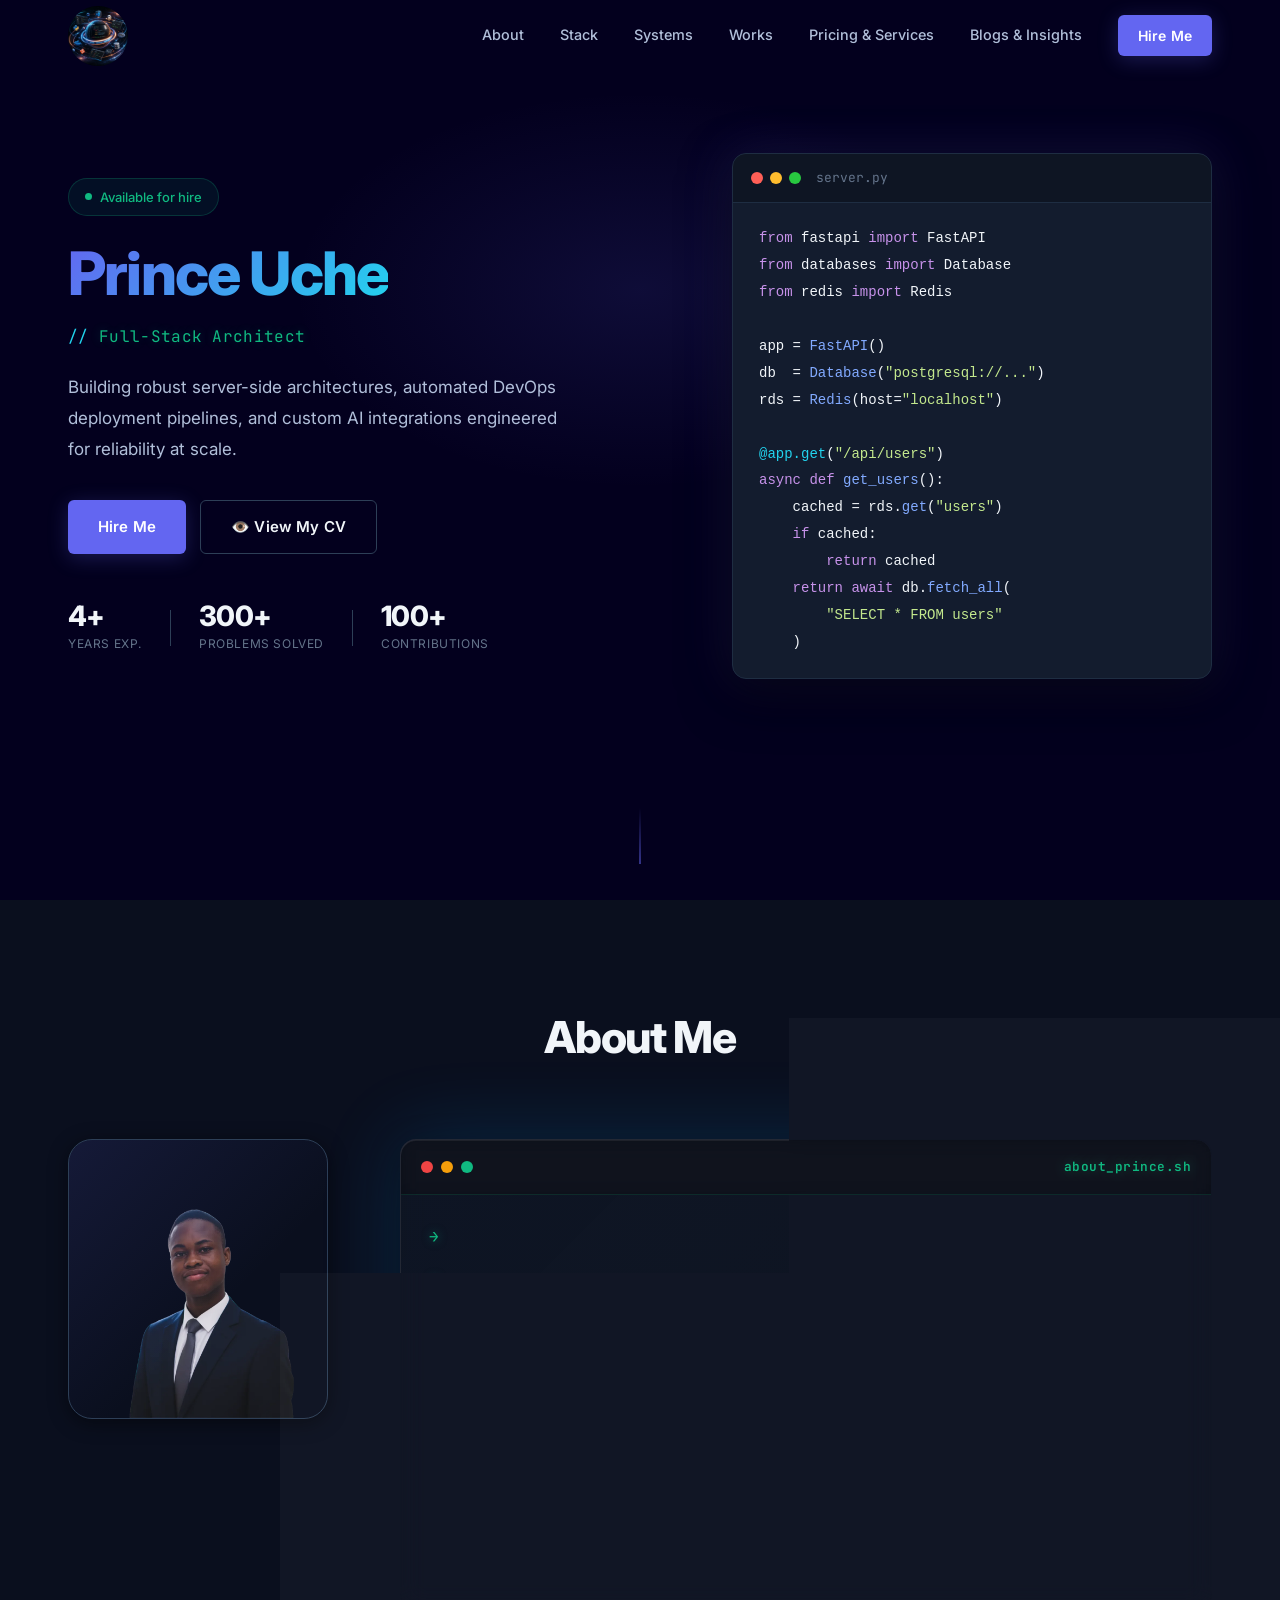
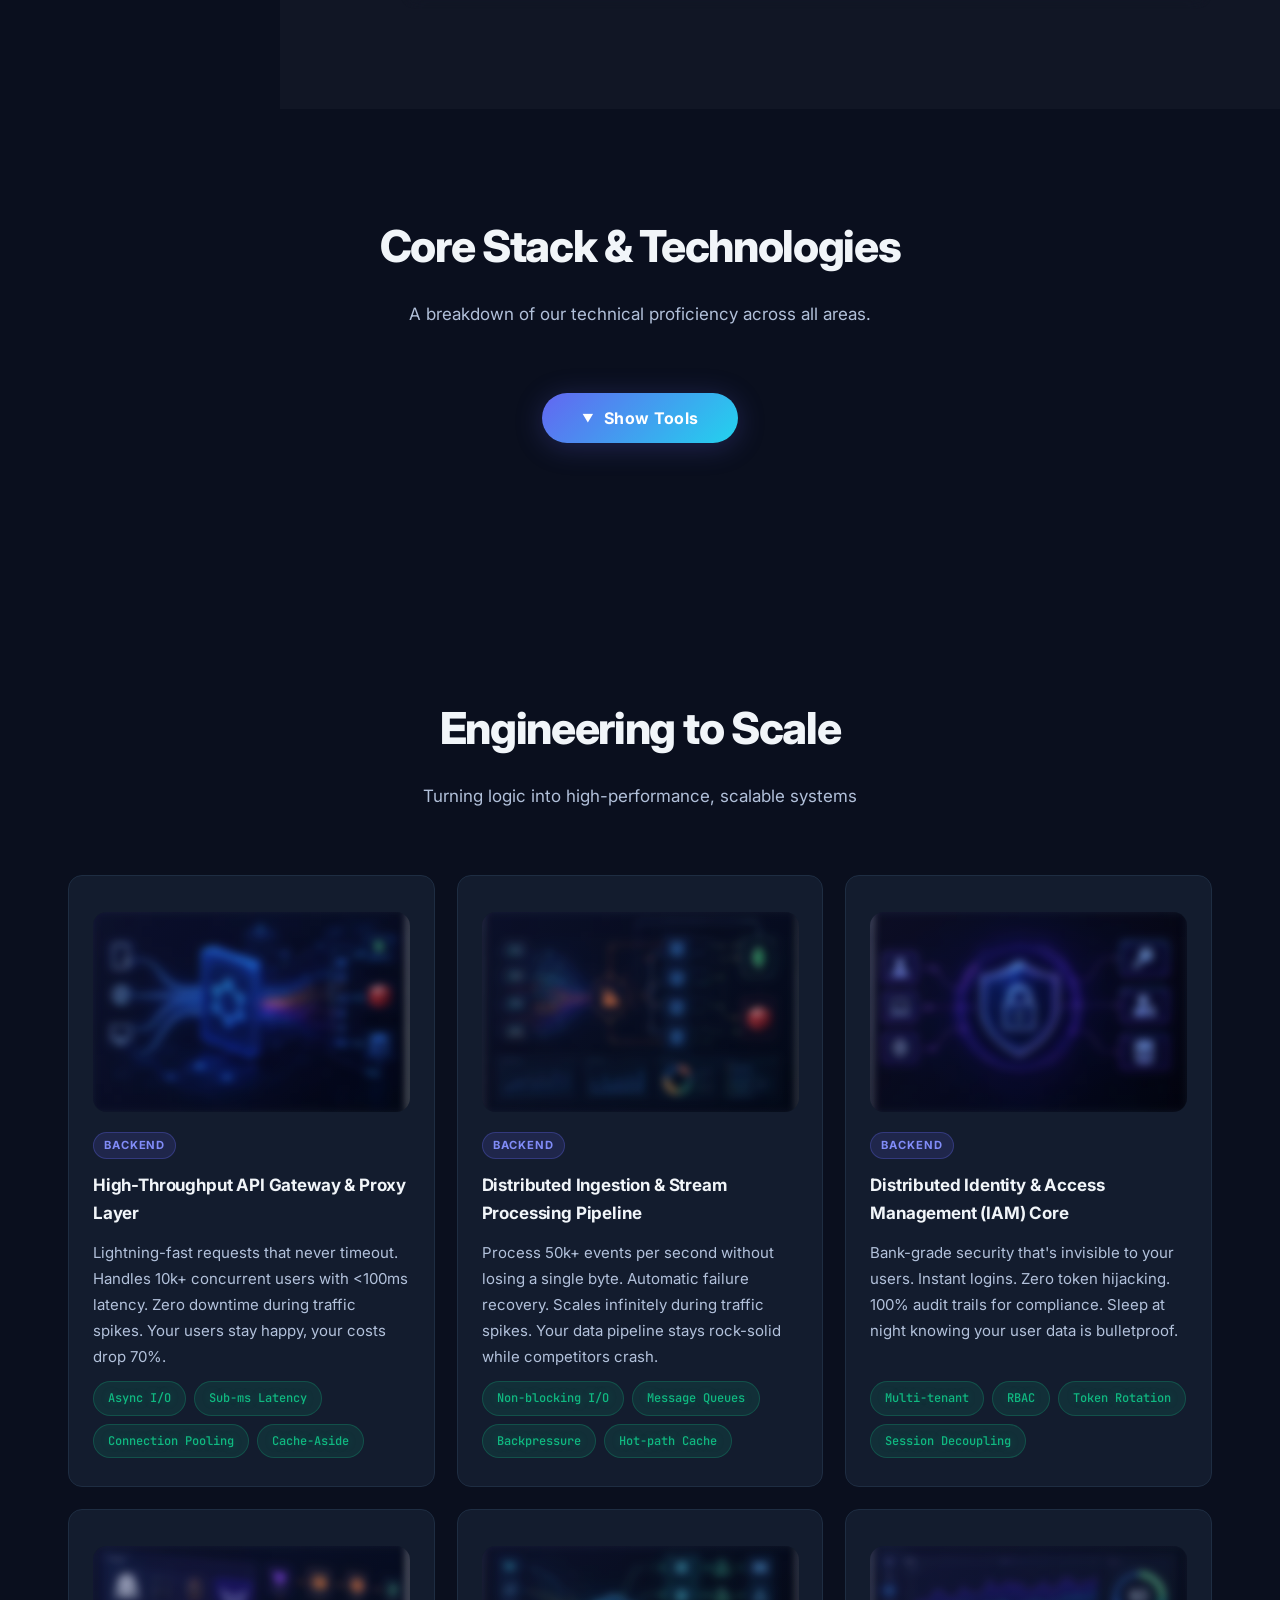
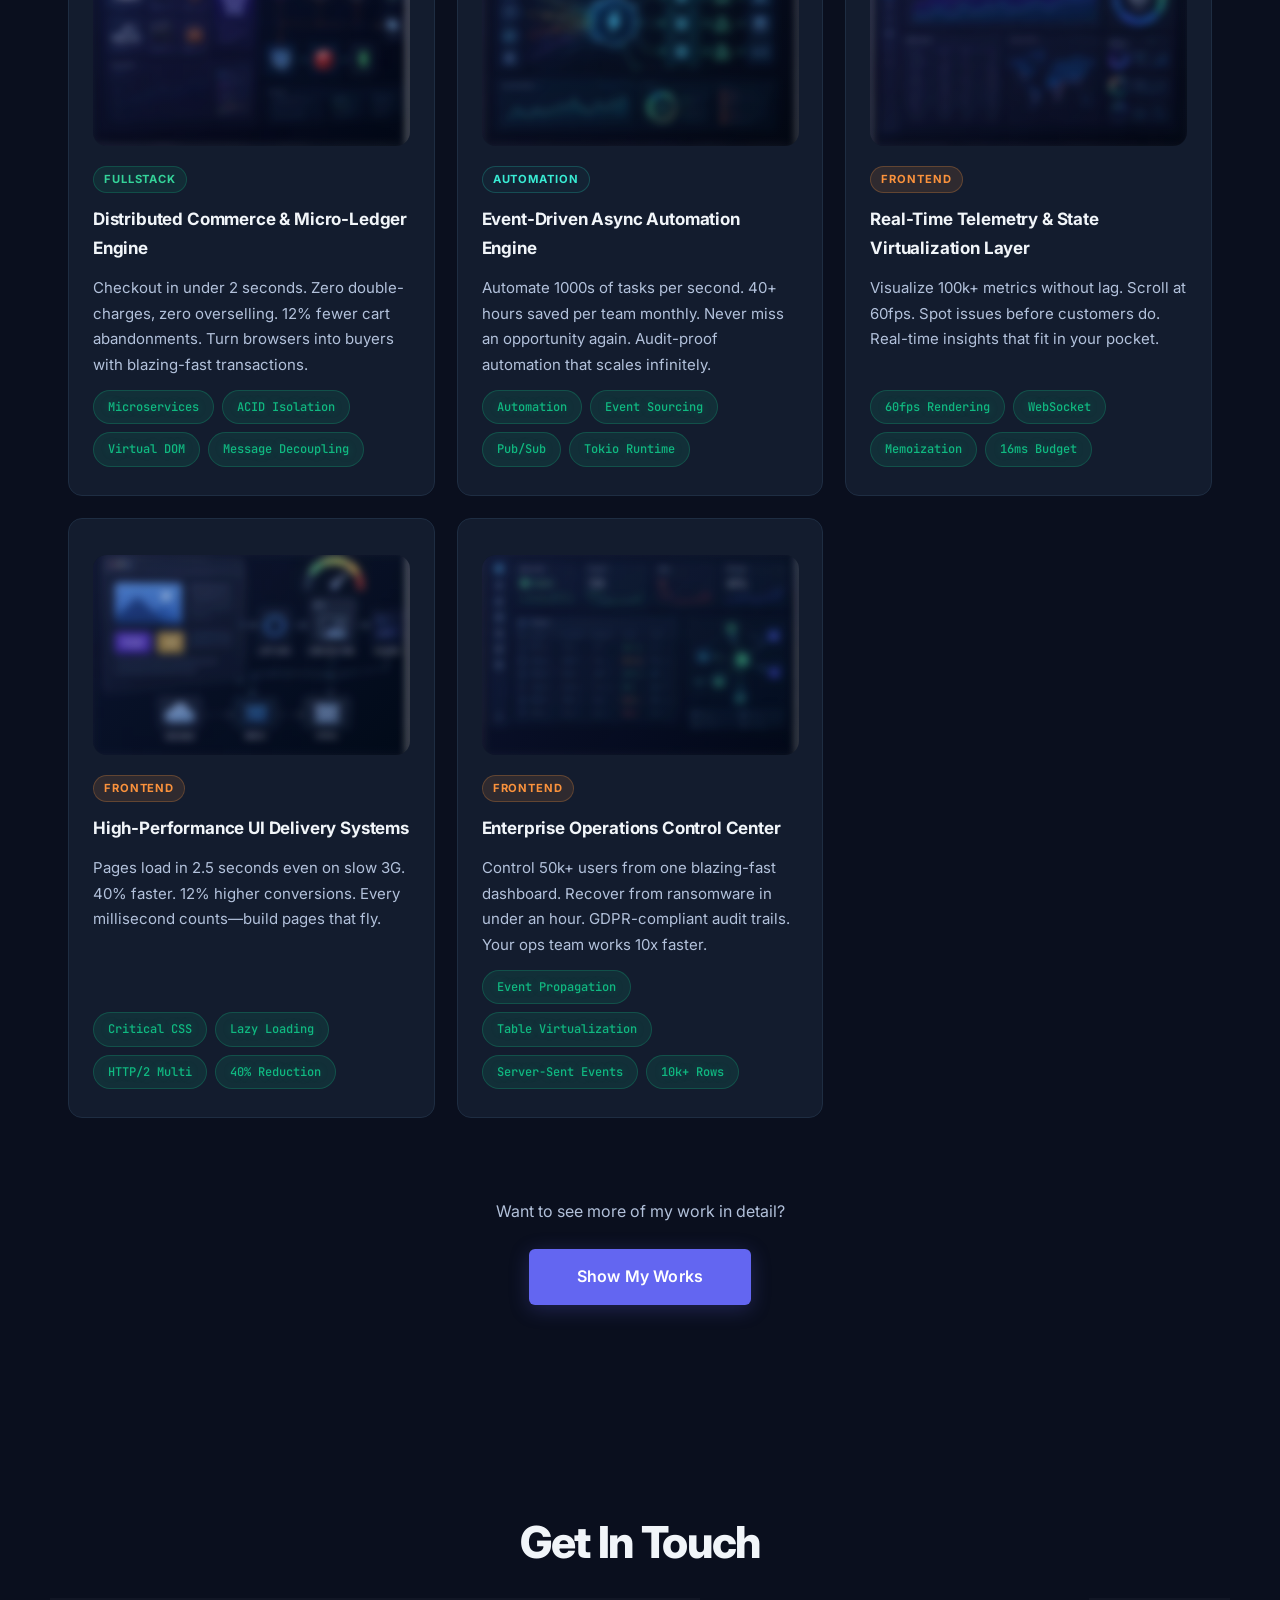
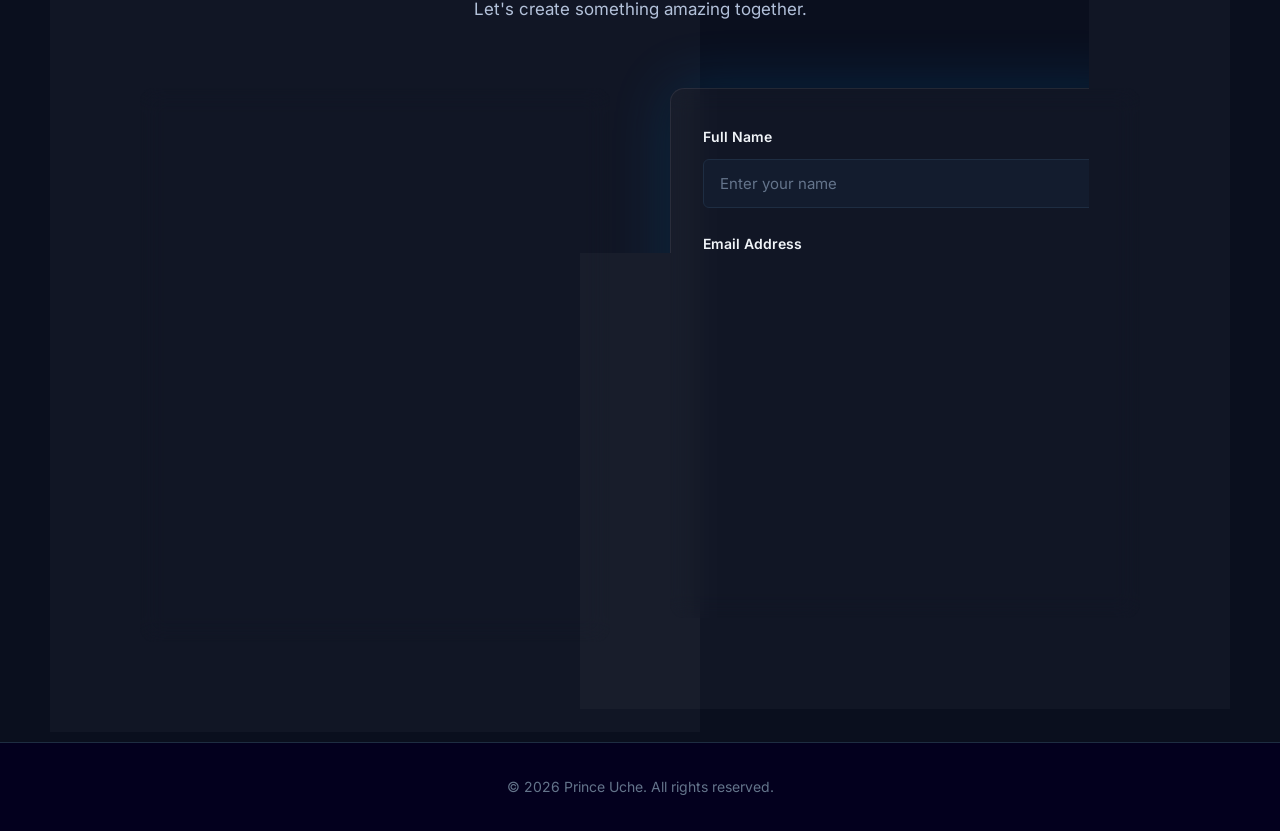
==== commit 5d789ace: "updated cv" ====
--- a/index.html
+++ b/index.html
@@ -73,7 +73,7 @@
         </p>
         <div class="hero-actions">
           <a href="#contact" class="btn btn-primary">Hire Me</a>
-          <a href="cv/CV.pdf" class="btn btn-outline">👁️ View My CV</a>
+          <a href="cv/Cv2.pdf" class="btn btn-outline">👁️ View My CV</a>
         </div>
         <div class="hero-stats">
           <div class="stat">
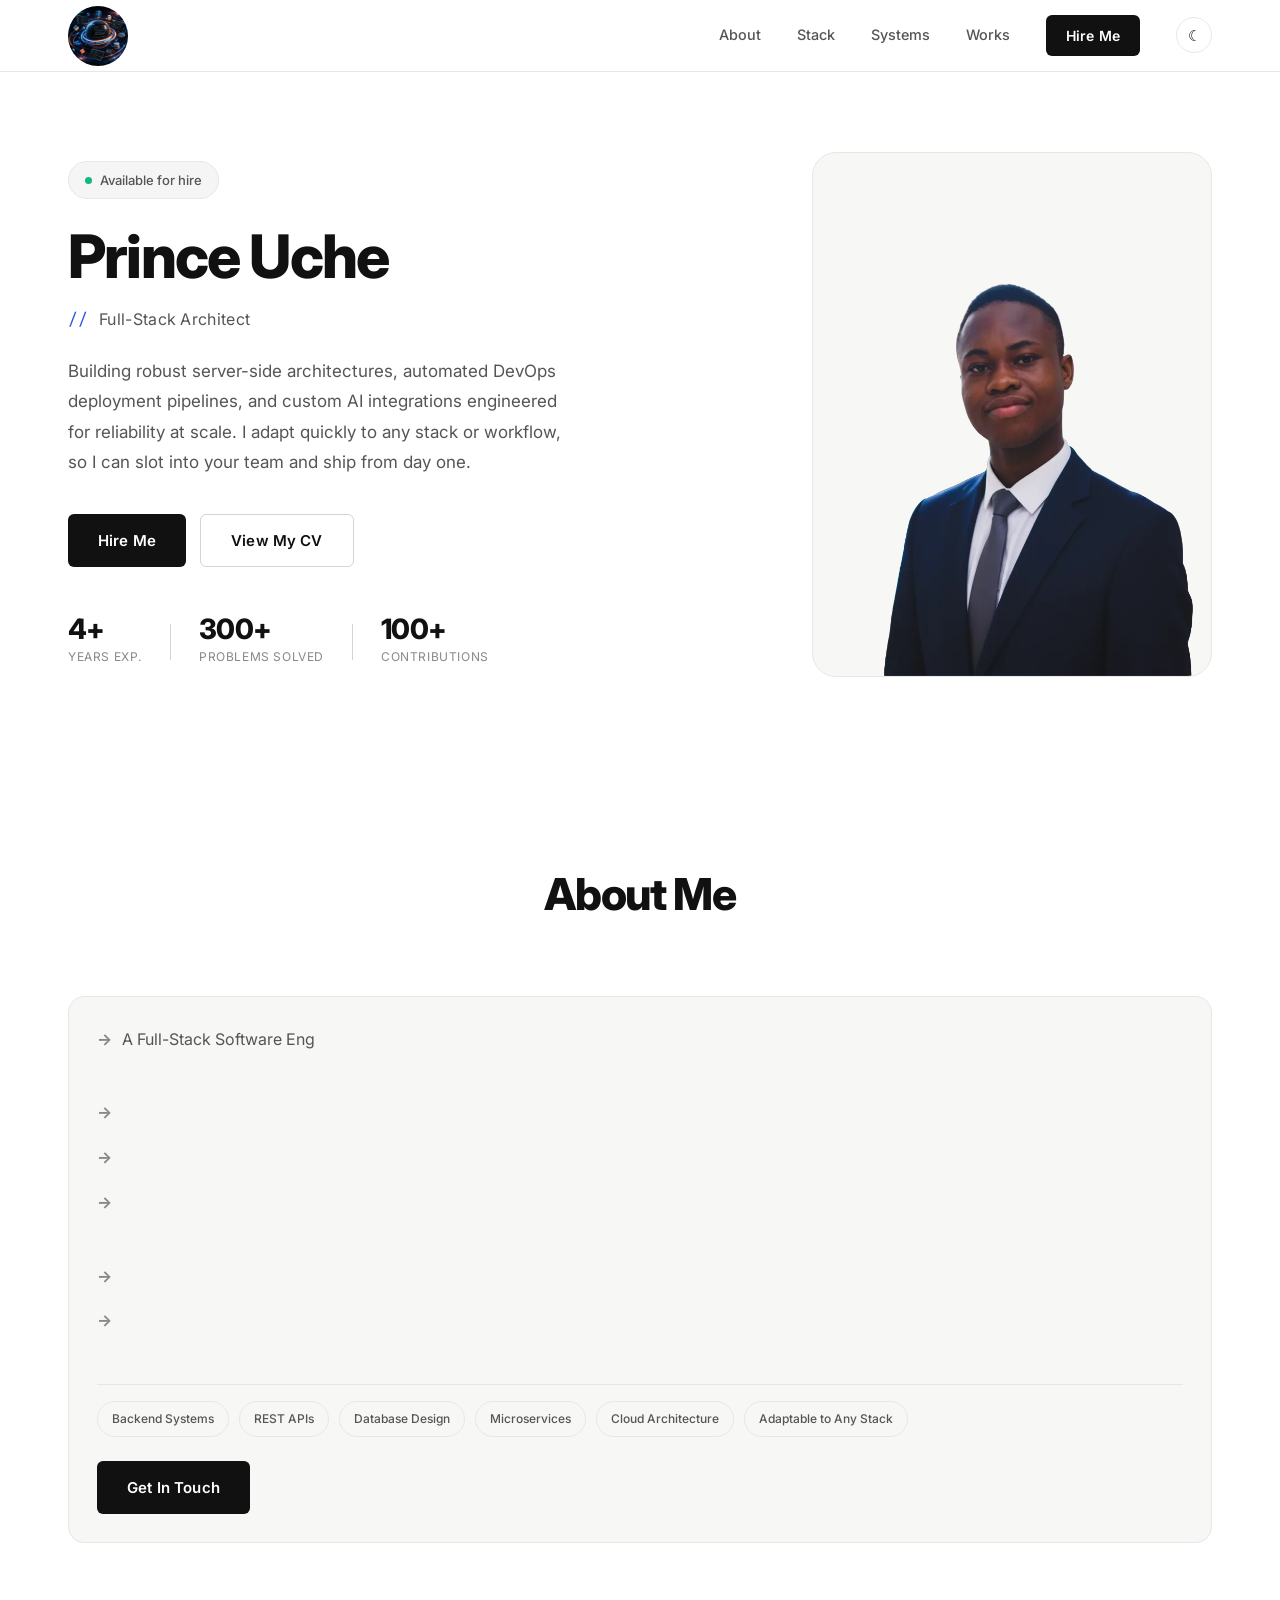
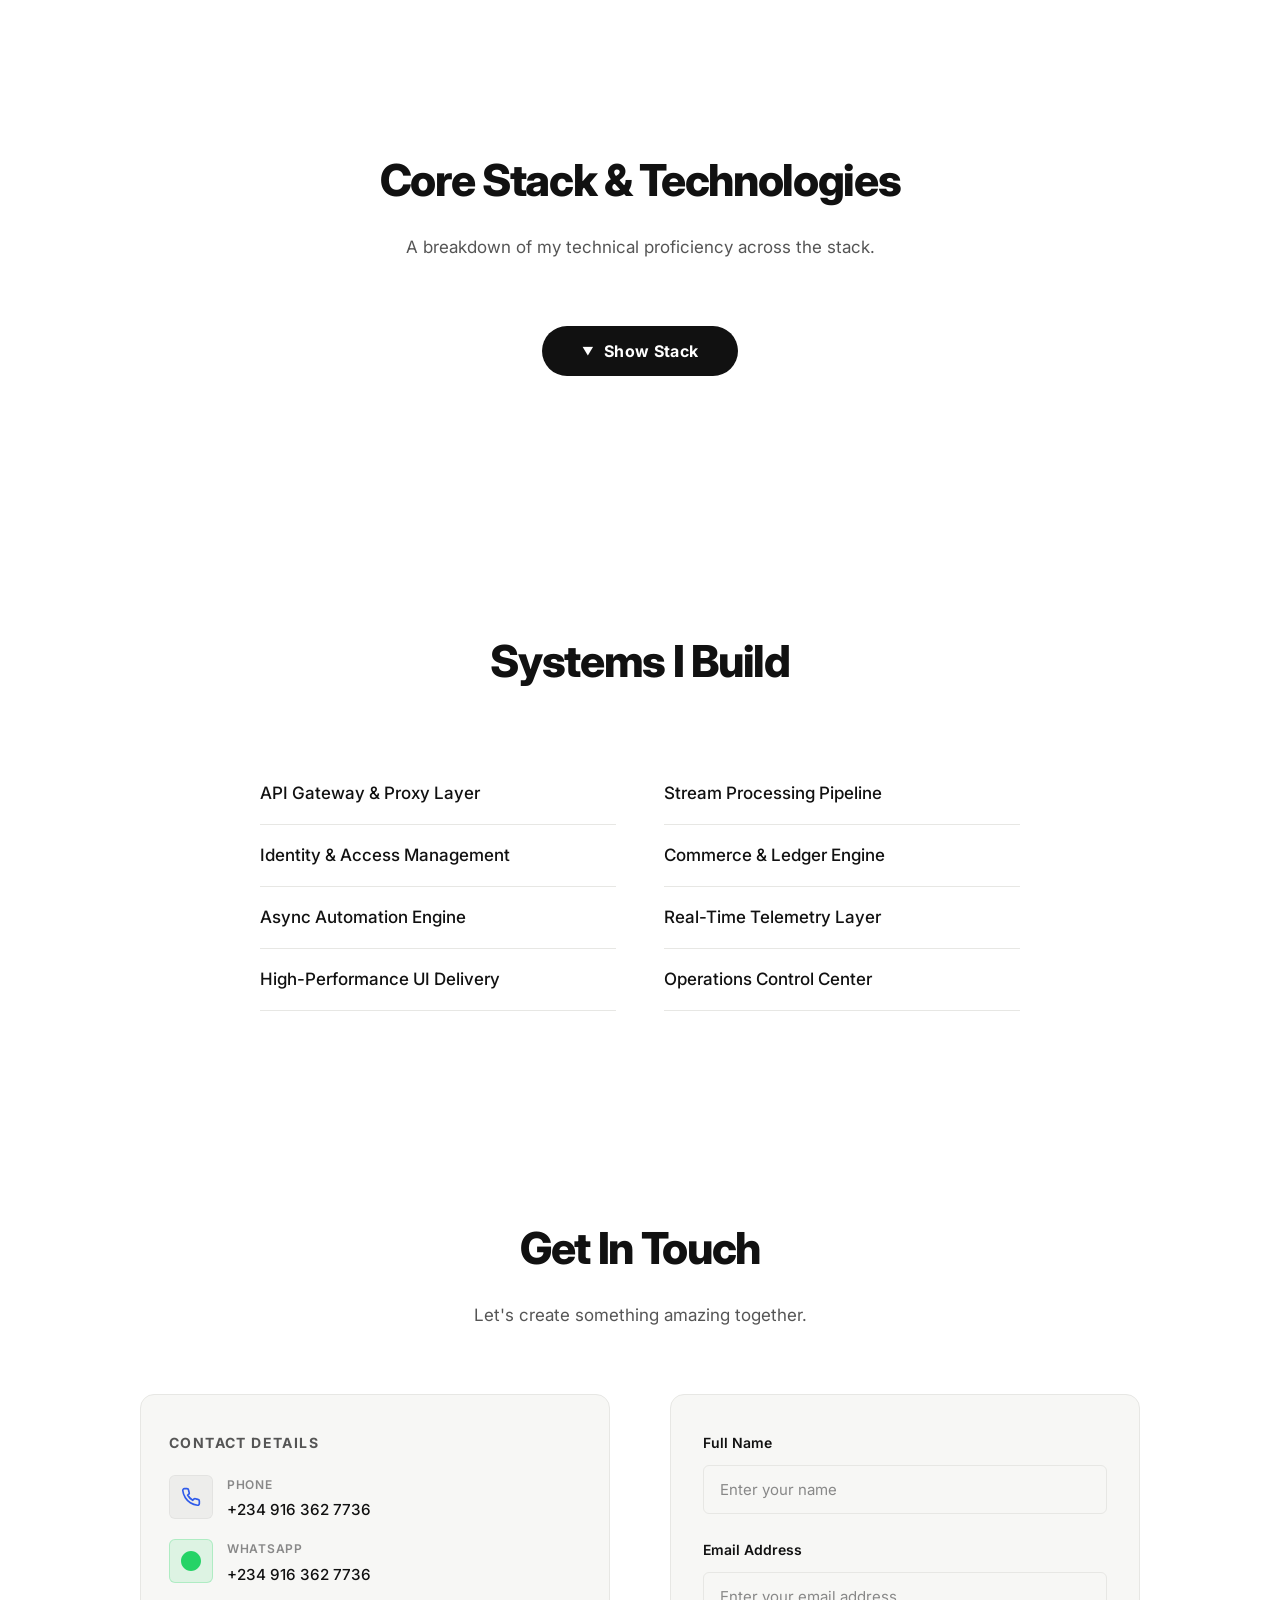
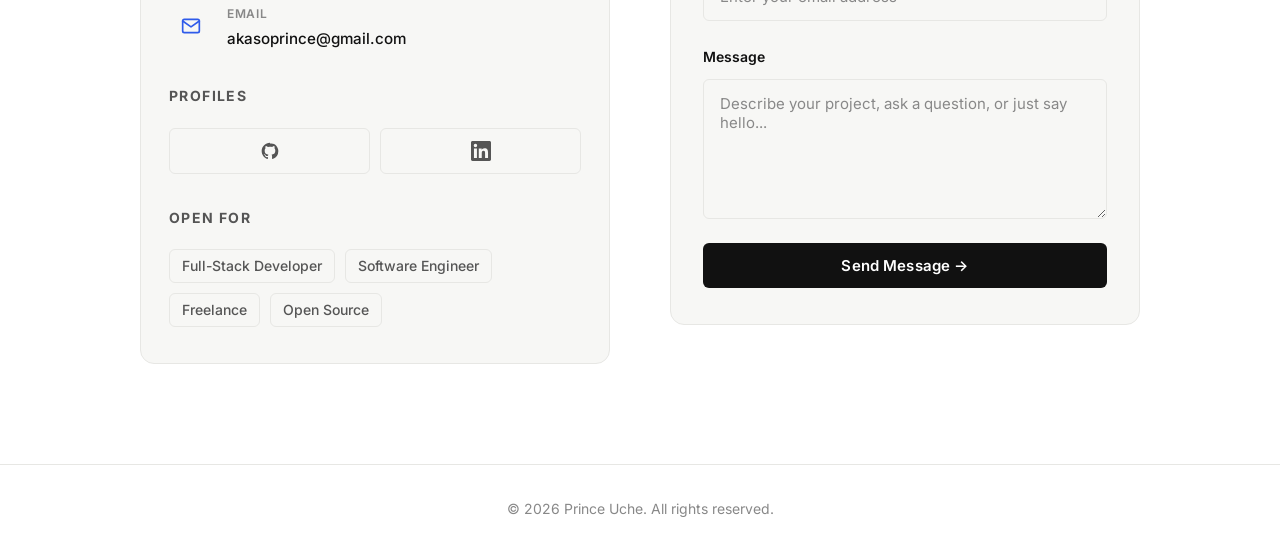
==== commit 1aaa2104: "edit" ====
--- a/index.html
+++ b/index.html
@@ -12,6 +12,7 @@
     href="https://fonts.googleapis.com/css2?family=Inter:wght@300;400;500;600;700;800;900&family=JetBrains+Mono:wght@400;500;600&display=swap"
     rel="stylesheet" />
   <link rel="stylesheet" href="styles.css" />
+<script>try{var t=localStorage.getItem("theme")||(matchMedia("(prefers-color-scheme: dark)").matches?"dark":"light");document.documentElement.dataset.theme=t}catch(e){}</script>
 </head>
 
 <body>
@@ -34,7 +35,7 @@
   <!-- ======================== NAVBAR ======================== -->
   <nav class="navbar" id="navbar" role="navigation" aria-label="Main navigation">
     <div class="nav-container">
-      <a href="pic/logo.webp" class="nav-logo" aria-label="Home">
+      <a href="index.html" class="nav-logo" aria-label="Home">
         <span class="logo-name"><img src="./pic/logo.webp"></span><span class="logo-bracket"></span>
       </a>
       <div class="nav-links" id="navLinks">
@@ -42,8 +43,6 @@
         <a href="#skills" class="nav-link">Stack</a>
         <a href="#projects" class="nav-link">Systems</a>
         <a href="works.html" class="nav-link">Works</a>
-        <a href="pricing&service.html" class="nav-link">Pricing & Services</a>
-        <a href="casestudies.html" class="nav-link">Blogs & Insights</a>
         <a href="#contact" class="btn btn-primary btn-sm">Hire Me</a>
       </div>
       <button class="hamburger" id="hamburger" aria-label="Toggle menu" aria-expanded="false">
@@ -69,11 +68,11 @@
           <span class="text-accent">// </span><span class="typed-text" data-specialties='["Full-Stack Architect", "Backend Infrastructure", "AI Engineering & Agents", "DevOps & Automation Specialist"]'></span><span class="typing-cursor"></span>
         </p>
         <p class="hero-desc">
-          Building robust server-side architectures, automated DevOps deployment pipelines, and custom AI integrations engineered for reliability at scale.
+          Building robust server-side architectures, automated DevOps deployment pipelines, and custom AI integrations engineered for reliability at scale. I adapt quickly to any stack or workflow, so I can slot into your team and ship from day one.
         </p>
         <div class="hero-actions">
           <a href="#contact" class="btn btn-primary">Hire Me</a>
-          <a href="cv/Cv2.pdf" class="btn btn-outline">👁️ View My CV</a>
+          <a href="cv/Cv2.pdf" class="btn btn-outline">View My CV</a>
         </div>
         <div class="hero-stats">
           <div class="stat">
@@ -93,31 +92,8 @@
         </div>
       </div>
 
-      <div class="hero-visual" aria-hidden="true">
-        <div class="code-window">
-          <div class="code-header">
-            <span class="dot dot-red"></span>
-            <span class="dot dot-yellow"></span>
-            <span class="dot dot-green"></span>
-            <span class="code-filename">server.py</span>
-          </div>
-          <pre class="code-body"><code><span class="ck">from</span> fastapi <span class="ck">import</span> FastAPI
-<span class="ck">from</span> databases <span class="ck">import</span> Database
-<span class="ck">from</span> redis <span class="ck">import</span> Redis
-
-app = <span class="cf">FastAPI</span>()
-db  = <span class="cf">Database</span>(<span class="cs">"postgresql://..."</span>)
-rds = <span class="cf">Redis</span>(host=<span class="cs">"localhost"</span>)
-
-<span class="cd">@app.get</span>(<span class="cs">"/api/users"</span>)
-<span class="ck">async def</span> <span class="cf">get_users</span>():
-    cached = rds.<span class="cf">get</span>(<span class="cs">"users"</span>)
-    <span class="ck">if</span> cached:
-        <span class="ck">return</span> cached
-    <span class="ck">return await</span> db.<span class="cf">fetch_all</span>(
-        <span class="cs">"SELECT * FROM users"</span>
-    )</code></pre>
-        </div>
+      <div class="hero-photo">
+        <img src="pic/profile-pic.webp" alt="Prince Uche" width="420" height="525" />
       </div>
     </div>
     <div class="scroll-indicator" aria-hidden="true"><span></span></div>
@@ -130,12 +106,6 @@
         <h2 class="section-title" id="about-heading">About Me</h2>
       </div>
       <div class="about-grid">
-        <div class="about-avatar">
-          <div class="avatar-wrapper">
-            <img src="pic/profile-pic.webp" alt="Prince Uche profile photo" />
-            <div class="avatar-glow" aria-hidden="true"></div>
-          </div>
-        </div>
         <div class="glass-terminal">
           <div class="terminal-header">
             <div class="terminal-dots">
@@ -182,12 +152,20 @@
                 <span class="typing-cursor"></span>
               </div>
 
+              <div class="typing-line">
+                <span class="prompt">→</span>
+                <span class="typed-text"
+                  data-text="Stack-agnostic by design: I pick up new languages, frameworks, and team workflows fast, and I focus on shipping reliable results with whatever tools the project needs."></span>
+                <span class="typing-cursor"></span>
+              </div>
+
               <div class="about-tags">
                 <span class="tag">Backend Systems</span>
                 <span class="tag">REST APIs</span>
                 <span class="tag">Database Design</span>
                 <span class="tag">Microservices</span>
                 <span class="tag">Cloud Architecture</span>
+                <span class="tag">Adaptable to Any Stack</span>
               </div>
               <a href="#contact" class="btn btn-primary" style="margin-top: 24px;">Get In Touch</a>
             </div>
@@ -202,13 +180,13 @@
     <div class="container">
       <div class="section-header">
         <h2 class="section-title" id="skills-heading">Core Stack & Technologies</h2>
-        <p class="section-desc">A breakdown of our technical proficiency across all areas.</p>
+        <p class="section-desc">A breakdown of my technical proficiency across the stack.</p>
       </div>
 
       <div class="skills-toggle-wrapper">
         <button class="btn btn-toggle" id="skillsToggle" aria-expanded="false" aria-controls="skillsContainer">
           <span class="toggle-icon" aria-hidden="true">&#9660;</span>
-          Show Tools
+          Show Stack
         </button>
       </div>
 
@@ -537,6 +515,24 @@
             </div>
           </div>
 
+          <div class="skill-card" data-category="framework" style="--i:11.5" aria-label="React Native, 80%">
+            <span class="skill-cat-badge badge-framework">Framework</span>
+            <div class="skill-ring-wrap">
+              <svg class="skill-ring-svg" viewBox="0 0 120 120" aria-hidden="true">
+                <circle class="ring-track" cx="60" cy="60" r="50" />
+                <circle class="ring-fill" cx="60" cy="60" r="50" data-percent="80" stroke="url(#skillGradient)" />
+              </svg>
+              <div class="skill-logo">
+                <img src="https://cdn.jsdelivr.net/gh/devicons/devicon@latest/icons/react/react-original.svg"
+                  alt="React Native" width="56" height="56" class="logo-react" loading="lazy" />
+              </div>
+            </div>
+            <div class="skill-card-info">
+              <span class="skill-card-name">React Native</span>
+              <span class="skill-card-pct">80%</span>
+            </div>
+          </div>
+
           <div class="skill-card" data-category="frontend" style="--i:12" aria-label="TailwindCSS, 60%">
             <span class="skill-cat-badge badge-frontend">Frontend</span>
             <div class="skill-ring-wrap">
@@ -709,6 +705,24 @@
             <div class="skill-card-info">
               <span class="skill-card-name">HuggingFace</span>
               <span class="skill-card-pct">82%</span>
+            </div>
+          </div>
+
+          <div class="skill-card" data-category="tools" style="--i:21.5" aria-label="Kaggle, 75%">
+            <span class="skill-cat-badge badge-tools">Tools</span>
+            <div class="skill-ring-wrap">
+              <svg class="skill-ring-svg" viewBox="0 0 120 120" aria-hidden="true">
+                <circle class="ring-track" cx="60" cy="60" r="50" />
+                <circle class="ring-fill" cx="60" cy="60" r="50" data-percent="75" stroke="url(#skillGradient)" />
+              </svg>
+              <div class="skill-logo logo-dark-wrap">
+                <img src="https://cdn.jsdelivr.net/npm/simple-icons@v9/icons/kaggle.svg"
+                  alt="Kaggle" width="56" height="56" class="logo-invert" loading="lazy" />
+              </div>
+            </div>
+            <div class="skill-card-info">
+              <span class="skill-card-name">Kaggle</span>
+              <span class="skill-card-pct">75%</span>
             </div>
           </div>
 
@@ -738,144 +752,18 @@
   <section id="projects" class="projects reveal" aria-labelledby="projects-heading">
     <div class="container">
       <div class="section-header">
-        <h2 class="section-title" id="projects-heading">Engineering to Scale</h2>
-        <p class="section-desc">Turning logic into high-performance, scalable systems</p>
-      </div>
-
-      <div class="projects-grid" id="projectsGrid">
-
-        <!-- ===== BACKEND ===== -->
-        <article class="project-card" data-category="backend">
-          <div class="project-img">
-            <img src="pic/api_gateway_proxy_layer.webp" alt="API Gateway" width="800" height="450" loading="lazy" decoding="async">
-          </div>
-          <span class="project-category-badge backend-proj">Backend</span>
-          <h3 class="project-title">High-Throughput API Gateway & Proxy Layer</h3>
-          <p class="project-desc">Lightning-fast requests that never timeout. Handles 10k+ concurrent users with <100ms latency. Zero downtime during traffic spikes. Your users stay happy, your costs drop 70%.</p>
-          <div class="project-tags">
-            <span class="tag tag-sm">Async I/O</span>
-            <span class="tag tag-sm">Sub-ms Latency</span>
-            <span class="tag tag-sm">Connection Pooling</span>
-            <span class="tag tag-sm">Cache-Aside</span>
-          </div>
-        </article>
-
-        <article class="project-card" data-category="backend">
-          <div class="project-img">
-            <img src="pic/stream_processing_pipeline.webp" alt="Stream Pipeline" width="800" height="450" loading="lazy" decoding="async">
-          </div>
-          <span class="project-category-badge backend-proj">Backend</span>
-          <h3 class="project-title">Distributed Ingestion & Stream Processing Pipeline</h3>
-          <p class="project-desc">Process 50k+ events per second without losing a single byte. Automatic failure recovery. Scales infinitely during traffic spikes. Your data pipeline stays rock-solid while competitors crash.</p>
-          <div class="project-tags">
-            <span class="tag tag-sm">Non-blocking I/O</span>
-            <span class="tag tag-sm">Message Queues</span>
-            <span class="tag tag-sm">Backpressure</span>
-            <span class="tag tag-sm">Hot-path Cache</span>
-          </div>
-        </article>
-
-        <article class="project-card" data-category="backend">
-          <div class="project-img">
-            <img src="pic/iam_security_core.webp" alt="IAM Security" width="800" height="450" loading="lazy" decoding="async">
-          </div>
-          <span class="project-category-badge backend-proj">Backend</span>
-          <h3 class="project-title">Distributed Identity & Access Management (IAM) Core</h3>
-          <p class="project-desc">Bank-grade security that's invisible to your users. Instant logins. Zero token hijacking. 100% audit trails for compliance. Sleep at night knowing your user data is bulletproof.</p>
-          <div class="project-tags">
-            <span class="tag tag-sm">Multi-tenant</span>
-            <span class="tag tag-sm">RBAC</span>
-            <span class="tag tag-sm">Token Rotation</span>
-            <span class="tag tag-sm">Session Decoupling</span>
-          </div>
-        </article>
-
-        <!-- ===== FULLSTACK ===== -->
-        <article class="project-card" data-category="fullstack">
-          <div class="project-img">
-            <img src="pic/distributed_commerce_engine.webp" alt="Commerce Engine" width="800" height="450" loading="lazy" decoding="async">
-          </div>
-          <span class="project-category-badge fullstack-proj">Fullstack</span>
-          <h3 class="project-title">Distributed Commerce & Micro-Ledger Engine</h3>
-          <p class="project-desc">Checkout in under 2 seconds. Zero double-charges, zero overselling. 12% fewer cart abandonments. Turn browsers into buyers with blazing-fast transactions.</p>
-          <div class="project-tags">
-            <span class="tag tag-sm">Microservices</span>
-            <span class="tag tag-sm">ACID Isolation</span>
-            <span class="tag tag-sm">Virtual DOM</span>
-            <span class="tag tag-sm">Message Decoupling</span>
-          </div>
-        </article>
-        <article class="project-card" data-category="backend">
-          <div class="project-img">
-            <img src="pic/async_automation_engine.webp" alt="Automation Engine" width="800" height="450" loading="lazy" decoding="async">
-          </div>
-          <span class="project-category-badge automation-proj">Automation</span>
-          <h3 class="project-title">Event-Driven Async Automation Engine</h3>
-          <p class="project-desc">Automate 1000s of tasks per second. 40+ hours saved per team monthly. Never miss an opportunity again. Audit-proof automation that scales infinitely.</p>
-          <div class="project-tags">
-            <span class="tag tag-sm">Automation</span>
-            <span class="tag tag-sm">Event Sourcing</span>
-            <span class="tag tag-sm">Pub/Sub</span>
-            <span class="tag tag-sm">Tokio Runtime</span>
-          </div>
-        </article>
-
-        <!-- ===== FRONTEND ===== -->
-        <article class="project-card" data-category="frontend">
-          <div class="project-img">
-            <img src="pic/telemetry_virtualization_layer.webp" alt="Telemetry Dashboard" width="800" height="450" loading="lazy" decoding="async">
-          </div>
-          <span class="project-category-badge frontend-proj">Frontend</span>
-          <h3 class="project-title">Real-Time Telemetry & State Virtualization Layer</h3>
-          <p class="project-desc">Visualize 100k+ metrics without lag. Scroll at 60fps. Spot issues before customers do. Real-time insights that fit in your pocket.</p>
-          <div class="project-tags">
-            <span class="tag tag-sm">60fps Rendering</span>
-            <span class="tag tag-sm">WebSocket</span>
-            <span class="tag tag-sm">Memoization</span>
-            <span class="tag tag-sm">16ms Budget</span>
-          </div>
-        </article>
-
-        <article class="project-card" data-category="frontend">
-          <div class="project-img">
-            <img src="pic/ui_delivery_systems.webp" alt="UI Delivery" width="800" height="450" loading="lazy" decoding="async">
-          </div>
-          <span class="project-category-badge frontend-proj">Frontend</span>
-          <h3 class="project-title">High-Performance UI Delivery Systems</h3>
-          <p class="project-desc">Pages load in 2.5 seconds even on slow 3G. 40% faster. 12% higher conversions. Every millisecond counts—build pages that fly.</p>
-          <div class="project-tags">
-            <span class="tag tag-sm">Critical CSS</span>
-            <span class="tag tag-sm">Lazy Loading</span>
-            <span class="tag tag-sm">HTTP/2 Multi</span>
-            <span class="tag tag-sm">40% Reduction</span>
-          </div>
-        </article>
-        <article class="project-card" data-category="frontend">
-          <div class="project-img">
-            <img src="pic/operations_control_center.webp" alt="Operations Center" width="800" height="450" loading="lazy" decoding="async">
-          </div>
-          <span class="project-category-badge frontend-proj">Frontend</span>
-          <h3 class="project-title">Enterprise Operations Control Center</h3>
-          <p class="project-desc">Control 50k+ users from one blazing-fast dashboard. Recover from ransomware in under an hour. GDPR-compliant audit trails. Your ops team works 10x faster.</p>
-          <div class="project-tags">
-            <span class="tag tag-sm">Event Propagation</span>
-            <span class="tag tag-sm">Table Virtualization</span>
-            <span class="tag tag-sm">Server-Sent Events</span>
-            <span class="tag tag-sm">10k+ Rows</span>
-          </div>
-        </article>
-
-
-      </div><!-- /#projectsGrid -->
-
-      <!-- Show My Works CTA -->
-      <div class="projects-cta" style="margin-top: 80px; text-align: center;">
-        <p style="color: var(--text-secondary); font-size: 1rem; margin-bottom: 24px;">
-          Want to see more of my work in detail?
-        </p>
-        <a href="works.html" class="btn btn-primary btn-lg" style="padding: 14px 48px; font-size: 1rem;">Show My
-          Works</a>
-      </div>
+        <h2 class="section-title" id="projects-heading">Systems I Build</h2>
+      </div>
+      <ul class="systems-list">
+          <li>API Gateway & Proxy Layer</li>
+          <li>Stream Processing Pipeline</li>
+          <li>Identity & Access Management</li>
+          <li>Commerce & Ledger Engine</li>
+          <li>Async Automation Engine</li>
+          <li>Real-Time Telemetry Layer</li>
+          <li>High-Performance UI Delivery</li>
+          <li>Operations Control Center</li>
+      </ul>
     </div>
   </section>
 
@@ -999,4 +887,4 @@
   <script src="script.js"></script>
 </body>
 
-</html>
+</html>
--- a/styles.css
+++ b/styles.css
@@ -1,42 +1,25 @@
 /* ============================================================
    CSS Design Tokens
    ============================================================ */
-:root {
-  --bg-primary:         #0A0F1E;
-  --bg-secondary:       #0E1628;
-  --bg-card:            #131C2E;
-  --bg-card-hover:      #1A2540;
-  --color-primary:      #6366F1;
-  --color-primary-dark: #4F46E5;
-  --color-primary-glow: rgba(99, 102, 241, 0.25);
-  --color-accent:       #22D3EE;
-  --color-accent-glow:  rgba(34, 211, 238, 0.15);
-  --color-success:      #10B981;
-  --text-primary:       #F1F5F9;
-  --text-secondary:     #c3d3ede7;
-  --text-muted:         #64748B;
-  --border:             #1E2D42;
-  --border-bright:      #2D3F57;
-
+:root{--bg-primary:#fff;--bg-secondary:#fafaf9;--bg-card:#f7f7f5;--bg-card-hover:#efefec;--color-primary:#111;--color-primary-dark:#000;--color-primary-glow:transparent;--color-accent:#2f5bea;--color-accent-glow:transparent;--color-success:#10B981;--text-primary:#111;--text-secondary:#555;--text-muted:#888;--border:#e7e7e4;--border-bright:#d4d4d0;--on-primary:#fff;--tint:rgba(0,0,0,.04);--tint-line:rgba(0,0,0,.09);
   --font-sans: 'Inter', -apple-system, BlinkMacSystemFont, 'Segoe UI', sans-serif;
   --font-mono: 'JetBrains Mono', 'Courier New', monospace;
-
   --section-py:    100px;
   --container-max: 1200px;
   --nav-height:    72px;
-
   --radius-sm:   6px;
   --radius-md:   14px;
   --radius-lg:   24px;
   --radius-full: 9999px;
-
   --shadow-sm:   0 1px 4px rgba(0,0,0,0.5);
   --shadow-md:   0 4px 20px rgba(0,0,0,0.45);
   --shadow-lg:   0 16px 50px rgba(0,0,0,0.6);
-  --shadow-glow: 0 0 50px rgba(99,102,241,0.18);
-
+  --shadow-glow: 0 0 50px rgba(0,0,0,0.5);
   --transition: 0.3s ease;
 }
+
+:root[data-theme="dark"]{--bg-primary:#0d0d0e;--bg-secondary:#111113;--bg-card:#151516;--bg-card-hover:#1c1c1e;--color-primary:#ededec;--color-primary-dark:#fff;--color-accent:#7b9bff;--text-primary:#ededec;--text-secondary:#a8a8a5;--text-muted:#77777a;--border:#242426;--border-bright:#333336;--on-primary:#111;--tint:rgba(255,255,255,.04);--tint-line:rgba(255,255,255,.1)}
+
 
 /* ============================================================
    Reset & Base
@@ -50,7 +33,7 @@
 
 body {
   font-family: var(--font-sans);
-  background: #03001e;
+  background: var(--bg-primary);
   color: var(--text-primary);
   line-height: 1.7;
   overflow-x: hidden;
@@ -88,10 +71,10 @@
 .text-muted  { color: var(--text-muted); }
 
 .gradient-text {
-  background: linear-gradient(135deg, var(--color-primary) 0%, var(--color-accent) 100%);
-  -webkit-background-clip: text;
-  -webkit-text-fill-color: transparent;
-  background-clip: text;
+  background: none;
+  -webkit-background-clip: initial;
+  -webkit-text-fill-color: initial;
+  color: var(--text-primary);
 }
 
 /* ============================================================
@@ -143,17 +126,17 @@
   transition: all var(--transition);
 }
 .btn-outline:hover {
-  border-color: var(--color-primary);
-  color: var(--color-primary);
+  border-color: var(--border-bright);
+  color: var(--text-primary);
   transform: translateY(-3px) scale(1.05);
-  background: rgba(99,102,241,0.08);
-  box-shadow: 0 8px 24px rgba(99,102,241,0.2);
+  background: transparent;
+  box-shadow: none;
 }
 .btn-sm   { padding: 9px 20px; font-size: 0.875rem; }
 .btn-full { width: 100%; }
 
 .btn-toggle {
-  background: linear-gradient(135deg, var(--color-primary), var(--color-accent));
+  background: var(--color-primary);
   color: #fff;
   padding: 15px 40px;
   border-radius: var(--radius-full);
@@ -164,7 +147,7 @@
   align-items: center;
   gap: 10px;
   transition: all var(--transition);
-  box-shadow: 0 4px 28px var(--color-primary-glow);
+  box-shadow: 0 4px 12px rgba(0,0,0,0.35);
   letter-spacing: 0.02em;
 }
 .btn-toggle:hover { 
@@ -189,14 +172,14 @@
   display: inline-block;
   padding: 6px 14px;
   border-radius: var(--radius-full);
-  background: rgba(99,102,241,0.1);
-  color: var(--color-primary);
+  background: var(--tint);
+  color: var(--text-primary);
   font-size: 0.8125rem;
   font-weight: 500;
-  border: 1px solid rgba(99,102,241,0.22);
-  transition: all var(--transition);
-}
-.tag:hover  { background: rgba(99,102,241,0.2); }
+  border: 1px solid var(--tint);
+  transition: all var(--transition);
+}
+.tag:hover  { background: var(--tint); }
 .tag-sm     { padding: 4px 10px; font-size: 0.75rem; }
 
 /* ============================================================
@@ -213,7 +196,7 @@
   transition: background var(--transition), border-color var(--transition), backdrop-filter var(--transition);
 }
 .navbar.scrolled {
-  background: rgba(10,15,30,0.82);
+  background: color-mix(in srgb,var(--bg-primary) 90%,transparent);
   backdrop-filter: blur(18px);
   -webkit-backdrop-filter: blur(18px);
   border-bottom-color: var(--border);
@@ -272,7 +255,7 @@
   position: absolute;
   top: 10%; left: 50%; transform: translateX(-50%);
   width: 700px; height: 400px;
-  background: radial-gradient(ellipse, rgba(99,102,241,0.12) 0%, transparent 70%);
+  background: none;
   pointer-events: none;
 }
 .hero-inner {
@@ -382,7 +365,7 @@
 .scroll-indicator { position: absolute; bottom: 36px; left: 50%; transform: translateX(-50%); }
 .scroll-indicator span {
   display: block; width: 1px; height: 56px;
-  background: linear-gradient(180deg, transparent, var(--color-primary));
+  background: var(--text-secondary);
   animation: scroll-line 2s ease-in-out infinite;
 }
 @keyframes scroll-line {
@@ -421,39 +404,37 @@
   transition: all var(--transition);
 }
 .avatar-wrapper:hover {
-  border-color: rgba(99,102,241,0.4);
+  border-color: var(--tint-line);
   transform: scale(1.02);
-  box-shadow: var(--shadow-lg), 0 0 40px rgba(99,102,241,0.2);
+  box-shadow: var(--shadow-lg);
 }
 .avatar-wrapper img { width: 100%; height: 100%; object-fit: cover; filter: grayscale(20%); transition: filter var(--transition); }
 .avatar-wrapper:hover img { filter: grayscale(0%); }
 .avatar-glow {
   position: absolute; inset: 0;
-  background: linear-gradient(135deg, rgba(99,102,241,.12), transparent 60%);
+  background: none;
   pointer-events: none;
 }
 
 /* ============ GLASS TERMINAL CARD ============ */
 .glass-terminal {
-  background: rgba(255, 255, 255, 0.03);
+  background: var(--tint);
   backdrop-filter: blur(12px);
   -webkit-backdrop-filter: blur(12px);
-  border: 1.5px solid rgba(255, 255, 255, 0.08);
+  border: 1.5px solid var(--tint-line);
   border-radius: 16px;
   box-shadow: 
     0 8px 32px rgba(0, 0, 0, 0.3),
-    0 0 80px rgba(0, 162, 255, 0.2),
-    inset 0 1px 0 rgba(255, 255, 255, 0.1);
+    inset 0 1px 0 var(--tint);
   overflow: hidden;
   transition: all 0.4s ease;
 }
 
 .glass-terminal:hover {
-  border-color: rgba(255, 255, 255, 0.15);
+  border-color: var(--tint-line);
   box-shadow: 
     0 12px 48px rgba(0, 0, 0, 0.25),
-    0 0 120px rgba(0, 162, 255, 0.3),
-    inset 0 1px 0 rgba(255, 255, 255, 0.15);
+    inset 0 1px 0 var(--tint-line);
   transform: translateY(-6px);
 }
 
@@ -502,14 +483,14 @@
   font-family: var(--font-mono);
   font-size: 0.8rem;
   font-weight: 600;
-  text-shadow: 0 0 12px rgba(16, 185, 129, 0.4);
+  text-shadow: none;
   margin-left: auto;
   letter-spacing: 0.5px;
 }
 
-.terminal-content {
+ .terminal-content {
   padding: 28px;
-  background: linear-gradient(135deg, rgba(10, 20, 35, 0.4) 0%, rgba(5, 15, 25, 0.3) 100%);
+  background: var(--bg-card);
   min-height: 400px;
 }
 
@@ -543,7 +524,7 @@
   color: #10B981;
   font-weight: 700;
   user-select: none;
-  text-shadow: 0 0 10px rgba(16, 185, 129, 0.5);
+  text-shadow: none;
   flex-shrink: 0;
 }
 
@@ -551,7 +532,7 @@
   color: #10B981;
   word-break: break-word;
   white-space: pre-wrap;
-  text-shadow: 0 0 10px rgba(16, 185, 129, 0.25);
+  text-shadow: none;
   flex: 1;
 }
 
@@ -561,7 +542,7 @@
   height: 20px;
   background: #10B981;
   animation: blink 1.2s infinite steps(1);
-  box-shadow: 0 0 12px rgba(16, 185, 129, 0.6);
+  box-shadow: none;
   margin-left: 2px;
   flex-shrink: 0;
 }
@@ -640,7 +621,7 @@
 .skill-filter {
   padding: 9px 22px;
   border-radius: var(--radius-full);
-  background: rgba(255,255,255,0.04);
+  background: var(--tint);
   border: 1px solid var(--border);
   color: var(--text-secondary);
   font-size: 0.875rem;
@@ -650,10 +631,10 @@
 }
 .skill-filter:hover { border-color: var(--border-bright); color: var(--text-primary); }
 .skill-filter.active {
-  background: linear-gradient(135deg, var(--color-primary), var(--color-accent));
+  background: var(--bg-card);
   border-color: transparent;
-  color: #fff;
-  box-shadow: 0 4px 18px var(--color-primary-glow);
+  color: var(--text-primary);
+  box-shadow: none;
 }
 
 /* ---- Skill Cards Grid ---- */
@@ -696,9 +677,9 @@
   transition: opacity 0.25s ease, transform 0.25s ease !important;
 }
 .skill-card.card-visible:not(.card-hidden):hover {
-  border-color: rgba(99,102,241,0.45);
+  border-color: var(--border-bright);
   transform: translateY(-12px) scale(1.05);
-  box-shadow: var(--shadow-md), 0 0 60px rgba(99,102,241,0.35);
+  box-shadow: var(--shadow-md);
 }
 
 /* Category badge */
@@ -712,11 +693,11 @@
   text-transform: uppercase;
   letter-spacing: 0.08em;
 }
-.badge-backend  { background: rgba(99,102,241,0.15); color: #818CF8; border: 1px solid rgba(99,102,241,0.3); }
-.badge-database { background: rgba(34,211,238,0.1);  color: #22D3EE; border: 1px solid rgba(34,211,238,0.25); }
-.badge-frontend { background: rgba(251,146,60,0.12); color: #FB923C; border: 1px solid rgba(251,146,60,0.25); }
-.badge-framework { background: rgba(168,85,247,0.12); color: #D8B4FE; border: 1px solid rgba(168,85,247,0.3); }
-.badge-tools { background: rgba(34,197,94,0.12); color: #4ADE80; border: 1px solid rgba(34,197,94,0.3); }
+.badge-backend, .badge-database, .badge-frontend, .badge-framework, .badge-tools {
+  background: var(--tint);
+  color: var(--text-primary);
+  border: 1px solid var(--tint);
+}
 
 /* ---- Circular Ring ---- */
 .skill-ring-wrap {
@@ -734,7 +715,7 @@
 }
 .ring-track {
   fill: none;
-  stroke: rgba(255,255,255,0.06);
+  stroke: var(--tint);
   stroke-width: 5;
 }
 .ring-fill {
@@ -774,7 +755,7 @@
 
 /* Express.js logo invert (white on dark) */
 .logo-invert { filter: brightness(0) invert(1); }
-.logo-dark-wrap { background: rgba(255,255,255,0.07); border-radius: 10px; padding: 6px; width: 68px; height: 68px; }
+.logo-dark-wrap { background: var(--tint); border-radius: 10px; padding: 6px; width: 68px; height: 68px; }
 
 /* SQL inline SVG icon */
 .sql-db-icon {
@@ -803,10 +784,7 @@
   font-family: var(--font-mono);
   font-size: 0.875rem;
   font-weight: 700;
-  background: linear-gradient(135deg, var(--color-primary), var(--color-accent));
-  -webkit-background-clip: text;
-  -webkit-text-fill-color: transparent;
-  background-clip: text;
+  color: var(--text-primary);
 }
 
 /* ============================================================
@@ -828,7 +806,7 @@
 .project-filter {
   padding: 9px 22px;
   border-radius: var(--radius-full);
-  background: rgba(255,255,255,0.04);
+  background: var(--tint);
   border: 1px solid var(--border);
   color: var(--text-secondary);
   font-size: 0.875rem;
@@ -838,10 +816,10 @@
 }
 .project-filter:hover { border-color: var(--border-bright); color: var(--text-primary); }
 .project-filter.active {
-  background: linear-gradient(135deg, var(--color-primary), var(--color-accent));
+  background: var(--bg-card);
   border-color: transparent;
   color: #fff;
-  box-shadow: 0 4px 18px var(--color-primary-glow);
+  box-shadow: none;
 }
 
 .projects-grid {
@@ -873,9 +851,9 @@
   transition: opacity 0.25s ease, transform 0.25s ease !important;
 }
 .project-card:hover {
-  border-color: rgba(99,102,241,0.4);
+  border-color: var(--border-bright);
   transform: translateY(-8px) scale(1.02) rotateX(2deg);
-  box-shadow: 0 20px 40px rgba(99,102,241,0.3), var(--shadow-md);
+  box-shadow: var(--shadow-md);
 }
 .project-card.proj-hidden:hover { transform: scale(0.88) !important; }
 
@@ -912,13 +890,13 @@
   content: '';
   position: absolute;
   inset: 0;
-  background: linear-gradient(135deg, rgba(99,102,241,0.1) 0%, transparent 100%);
+  background: none;
   pointer-events: none;
   transition: background 0.3s ease;
 }
 
 .project-card:hover .project-img::after {
-  background: linear-gradient(135deg, rgba(99,102,241,0.2) 0%, transparent 100%);
+  background: none;
 }
 
 /* category badge on card */
@@ -932,10 +910,11 @@
   letter-spacing: 0.08em;
   align-self: flex-start;
 }
-.backend-proj  { background: rgba(99,102,241,0.15); color: #818CF8; border: 1px solid rgba(99,102,241,0.3); }
-.frontend-proj { background: rgba(251,146,60,0.12); color: #FB923C; border: 1px solid rgba(251,146,60,0.25); }
-.fullstack-proj{ background: rgba(16,185,129,0.1);  color: #34D399; border: 1px solid rgba(16,185,129,0.25); }
-.automation-proj {background: rgba(45, 212, 190, 0.039); color: #39ecd4; border: 1px solid rgba(32, 177, 158, 0.3); }
+.backend-proj, .frontend-proj, .fullstack-proj, .automation-proj {
+  background: var(--tint);
+  color: var(--text-primary);
+  border: 1px solid var(--tint);
+}
 
 .project-header { display: flex; justify-content: space-between; align-items: flex-start; }
 .project-icon   { font-size: 2.25rem; line-height: 1; }
@@ -944,7 +923,7 @@
   display: flex; align-items: center; justify-content: center;
   width: 36px; height: 36px;
   border-radius: var(--radius-sm);
-  background: rgba(255,255,255,0.04);
+  background: var(--tint);
   border: 1px solid var(--border);
   color: var(--text-secondary);
   font-size: 0.9rem; font-weight: 600;
@@ -992,18 +971,18 @@
   display: flex;
   flex-direction: column;
   gap: 32px;
-  background: rgba(255, 255, 255, 0.03);
+  background: var(--tint);
   backdrop-filter: blur(12px);
   -webkit-backdrop-filter: blur(12px);
-  border: 1px solid rgba(255, 255, 255, 0.08);
+  border: 1px solid var(--tint-line);
   border-radius: var(--radius-md);
   padding: 36px 28px;
   transition: all var(--transition);
-  box-shadow: 0 8px 32px rgba(0, 0, 0, 0.3), 0 0 60px rgba(0, 162, 255, 0.2);
+  box-shadow: 0 8px 32px rgba(0, 0, 0, 0.3);
 }
 .contact-info-panel:hover {
-  border-color: rgba(99, 102, 241, 0.3);
-  background: rgba(13, 20, 36, 0.8);
+  border-color: var(--tint-line);
+  background: rgba(13, 20, 36, 0.9);
 }
 
 .info-section {
@@ -1049,12 +1028,12 @@
 }
 
 .phone-icon {
-  background: rgba(99, 102, 241, 0.12);
-  border-color: rgba(99, 102, 241, 0.25);
+  background: var(--tint);
+  border-color: var(--tint);
 }
 .phone-icon:hover {
-  background: rgba(99, 102, 241, 0.2);
-  border-color: rgba(99, 102, 241, 0.4);
+  background: var(--tint);
+  border-color: var(--tint-line);
 }
 
 .whatsapp-icon {
@@ -1147,7 +1126,7 @@
   gap: 5px;
   max-width: fit-content;
   border-radius: var(--radius-sm);
-  background: rgba(99, 102, 241, 0.1);
+  background: rgb(129, 127, 127);
   border: 1px solid rgba(99, 102, 241, 0.25);
   color: var(--color-primary);
   font-size: 0.875rem;
@@ -1175,19 +1154,19 @@
   display: flex;
   flex-direction: column;
   gap: 24px;
-  background: rgba(255, 255, 255, 0.03);
+  background: var(--tint);
   backdrop-filter: blur(12px);
   -webkit-backdrop-filter: blur(12px);
-  border: 1px solid rgba(255, 255, 255, 0.08);
+  border: 1px solid var(--tint-line);
   border-radius: var(--radius-md);
   padding: 36px 32px;
   transition: all var(--transition);
-  box-shadow: 0 8px 32px rgba(0, 0, 0, 0.3), 0 0 60px rgba(0, 162, 255, 0.2);
+  box-shadow: 0 8px 32px rgba(0, 0, 0, 0.3);
 }
 .contact-form:hover {
-  border-color: rgba(255, 255, 255, 0.15);
-  background: rgba(255, 255, 255, 0.05);
-  box-shadow: 0 12px 48px rgba(0, 0, 0, 0.25), 0 0 80px rgba(0, 162, 255, 0.3);
+  border-color: var(--tint-line);
+  background: var(--tint);
+  box-shadow: 0 12px 48px rgba(0, 0, 0, 0.25);
 }
 
 .form-group {
@@ -1217,9 +1196,9 @@
   color: var(--text-muted);
 }
 .form-input:focus {
-  border-color: var(--color-primary);
-  background: rgba(99, 102, 241, 0.05);
-  box-shadow: 0 0 0 3px var(--color-primary-glow);
+  border-color: var(--border-bright);
+  background: var(--tint);
+  box-shadow: 0 0 0 3px rgba(0,0,0,0.12);
 }
 .form-textarea {
   resize: vertical;
@@ -1227,8 +1206,8 @@
   font-family: var(--font-sans);
 }
 .form-textarea:focus {
-  border-color: var(--color-accent);
-  box-shadow: 0 0 0 3px rgba(34, 211, 238, 0.15);
+  border-color: var(--border-bright);
+  box-shadow: 0 0 0 3px rgba(0,0,0,0.12);
 }
 
 /* ============================================================
@@ -1254,7 +1233,7 @@
   content: '';
   position: absolute;
   top: 0; left: 0; right: 0; bottom: 0;
-  background: radial-gradient(ellipse 200% 100% at 50% -50%, rgba(99,102,241,0.15), transparent);
+  background: none;
   pointer-events: none;
 }
 
@@ -1333,7 +1312,7 @@
 
 .works-filter {
   padding: 12px 24px;
-  background: rgba(255,255,255,0.05);
+  background: var(--tint);
   border: 1px solid var(--border);
   border-radius: var(--radius-md);
   color: var(--text-secondary);
@@ -1350,10 +1329,10 @@
 }
 
 .works-filter.active {
-  background: var(--color-primary);
+  background: var(--bg-card);
   color: white;
-  border-color: var(--color-primary);
-  box-shadow: 0 8px 24px rgba(99,102,241,0.3);
+  border-color: var(--border);
+  box-shadow: none;
 }
 
 /* Works Grid Layout */
@@ -1372,7 +1351,7 @@
   gap: 56px;
   align-items: center;
   animation: fadeInUp 0.6s ease both;
-  background: linear-gradient(145deg, rgba(0, 0, 0, 0.919), rgba(5, 8, 15, 0.3));
+  background: var(--bg-card);
   border: 1px solid var(--border);
   border-radius: var(--radius-lg);
   padding: 16px;
@@ -1381,8 +1360,8 @@
 
 .work-item:hover {
   transform: translateY(-4px);
-  border-color: rgba(106, 108, 247, 0.216);
-  box-shadow: 0 15px 40px rgba(99,102,241,0.1);
+  border-color: var(--border-bright);
+  box-shadow: var(--shadow-md);
 }
 
 @keyframes fadeInUp {
@@ -1452,11 +1431,11 @@
 }
 
 .work-category-badge.frontend-work {
-  background: linear-gradient(135deg, #3B82F6, #60A5FA);
+  background: var(--tint);
 }
 
 .work-category-badge.fullstack-work {
-  background: linear-gradient(135deg, #8B5CF6, #A78BFA);
+  background: var(--tint);
 }
 
 /* Work Content */
@@ -1511,18 +1490,18 @@
 .work-tag {
   display: inline-block;
   padding: 6px 14px;
-  background: rgba(99,102,241,0.12);
-  color: var(--color-primary);
+  background: var(--tint);
+  color: var(--text-primary);
   border-radius: var(--radius-sm);
   font-size: 0.8rem;
   font-weight: 500;
-  border: 1px solid rgba(99,102,241,0.25);
+  border: 1px solid var(--tint);
   transition: all var(--transition);
 }
 
 .work-tag:hover {
-  background: rgba(99,102,241,0.25);
-  border-color: var(--color-primary);
+  background: var(--tint);
+  border-color: var(--tint-line);
 }
 
 .features-list {
@@ -1569,9 +1548,9 @@
   align-items: center;
   gap: 8px;
   padding: 10px 20px;
-  background: rgba(99,102,241,0.1);
-  color: var(--color-primary);
-  border: 1px solid rgba(99,102,241,0.3);
+  background: var(--tint);
+  color: var(--text-primary);
+  border: 1px solid var(--tint);
   border-radius: var(--radius-md);
   text-decoration: none;
   font-size: 0.9rem;
@@ -1580,9 +1559,9 @@
 }
 
 .work-link:hover {
-  background: var(--color-primary);
-  color: white;
-  border-color: var(--color-primary);
+  background: var(--tint);
+  color: var(--text-primary);
+  border-color: var(--tint-line);
   transform: translateX(4px);
 }
 
@@ -1877,7 +1856,7 @@
   
   .project-card:hover {
     transform: translateY(-4px) scale(1);
-    box-shadow: 0 12px 30px rgba(99,102,241,0.25), var(--shadow-md);
+    box-shadow: var(--shadow-md);
   }
   
   .project-img img {
@@ -1892,7 +1871,7 @@
   .nav-links {
     position: fixed;
     top: var(--nav-height); left: 0; right: 0;
-    background: rgba(10,15,30,0.97);
+    background: var(--bg-primary);
     backdrop-filter: blur(20px);
     -webkit-backdrop-filter: blur(20px);
     flex-direction: column;
@@ -1912,7 +1891,7 @@
   
   .skill-card.card-visible:not(.card-hidden):hover {
     transform: translateY(-6px) scale(1.02);
-    box-shadow: var(--shadow-md), 0 0 30px rgba(99,102,241,0.2);
+    box-shadow: var(--shadow-md);
   }
 
   /* About */
@@ -2055,7 +2034,7 @@
   
   .project-card:hover {
     transform: translateY(-2px) scale(1) !important;
-    box-shadow: 0 8px 20px rgba(99,102,241,0.15), var(--shadow-md);
+    box-shadow: var(--shadow-md);
   }
   
   .project-card:hover .project-img img {
@@ -2081,3 +2060,91 @@
 @media (max-width: 768px) {
   .form-input { font-size: 16px; }
 }
+
+/* ===== Clean theme overrides (light/dark) ===== */
+*{animation:none!important}
+.hero-glow,.hero-visual,.scroll-indicator,.avatar-glow,.terminal-header,.typing-cursor,.skill-ring-svg,.skill-card-pct,.skill-cat-badge{display:none!important}
+.navbar{background:color-mix(in srgb,var(--bg-primary) 90%,transparent);backdrop-filter:blur(8px);border-bottom:1px solid var(--border)}
+.hero{min-height:auto;padding:calc(var(--nav-height) + 40px) 0 40px}
+.hero-inner{grid-template-columns:1.15fr .85fr;gap:56px;padding-bottom:40px}
+.hero-badge{background:var(--tint);border:1px solid var(--border);color:var(--text-secondary)}
+.glass-terminal,.contact-info-panel,.contact-form,.disclaimer-content,.project-card,.work-item{backdrop-filter:none;-webkit-backdrop-filter:none;box-shadow:none;background:var(--bg-card);border:1px solid var(--border)}
+.glass-terminal:hover,.avatar-wrapper:hover,.project-card:hover,.skill-card.card-visible:not(.card-hidden):hover,.work-item:hover,.btn:hover,.btn-toggle:hover,.contact-item:hover,.social-link-item:hover,.work-link:hover,.tag:hover,.contact-form:hover,.contact-info-panel:hover{transform:none!important;box-shadow:none!important}
+.terminal-content{min-height:0;background:transparent}
+.about-content,.prompt,.typed-text,.terminal-title{color:var(--text-secondary);font-family:var(--font-sans);text-shadow:none}
+.prompt{color:var(--text-muted)}
+.tag{background:transparent;color:var(--text-secondary);border:1px solid var(--border);font-family:var(--font-sans);text-shadow:none}
+.tag:hover{background:var(--tint)}
+.about-tags{border-top-color:var(--border)}
+.btn-primary,.btn-toggle{color:var(--on-primary);box-shadow:none}
+.btn-primary:hover{background:var(--color-primary);opacity:.85}
+.work-category-badge,.project-link:hover,.social-link-item:hover{color:var(--on-primary)}
+.project-img img,.project-card:hover .project-img img{filter:none!important;transform:none!important}
+.project-card:hover .project-title{color:var(--text-primary)}
+.project-card:hover .project-desc{color:var(--text-secondary)}
+.skill-ring-wrap{width:64px;height:64px}
+.skill-card{padding:20px 12px;gap:10px}
+:root:not([data-theme="dark"]) .logo-invert{filter:none}
+.opp-tag{background:transparent;color:var(--text-secondary);border:1px solid var(--border);padding:4px 12px;border-radius:var(--radius-sm)}
+.opp-tag::before{display:none}
+.opp-tag:hover{padding-left:12px;background:var(--tint)}
+.form-input:focus{box-shadow:none}
+.spec-label{color:var(--text-muted)}
+.disclaimer-content{margin:0 20px}
+.works-filter.active,.project-filter.active{color:var(--text-primary);border-color:var(--border-bright)}
+.theme-toggle{background:none;border:1px solid var(--border);color:var(--text-primary);width:36px;height:36px;border-radius:50%;font-size:15px;display:inline-flex;align-items:center;justify-content:center}
+.theme-toggle:hover{background:var(--tint)}
+
+/* Systems section: simple list */
+.systems-list{list-style:none;max-width:760px;margin:0 auto;display:grid;grid-template-columns:1fr 1fr;column-gap:48px}
+.systems-list li{padding:16px 0;border-bottom:1px solid var(--border);font-size:1.0625rem;font-weight:500}
+@media(max-width:700px){.systems-list{grid-template-columns:1fr}}
+
+/* ===== Works: roadmap ===== */
+.articles{position:relative;counter-reset:step;display:flex;flex-direction:column;gap:40px;max-width:860px;width:100%;margin:0 auto;padding:0 24px 0 72px;z-index:1}
+.articles::before,.articles::after{content:'';position:absolute;left:43px;top:20px;width:2px;border-radius:2px}
+.articles::before{bottom:20px;background:var(--border)}
+.articles::after{height:var(--p,0px);max-height:calc(100% - 40px);background:linear-gradient(var(--color-accent),var(--text-primary))}
+.articles .work-item{display:block;position:relative;counter-increment:step;padding:32px;border-radius:var(--radius-md)}
+.articles .work-item::before{content:counter(step,decimal-leading-zero);position:absolute;left:-72px;top:28px;width:44px;height:44px;border-radius:50%;background:var(--bg-primary);border:2px solid var(--border-bright);display:flex;align-items:center;justify-content:center;font:600 .8rem var(--font-mono);color:var(--text-muted);transition:all .4s ease}
+.articles .work-item::after{content:'';position:absolute;left:-28px;top:49px;width:28px;height:2px;background:var(--border-bright);transition:background .4s ease}
+.articles .work-item.reached::before{background:var(--color-accent);border-color:var(--color-accent);color:var(--bg-primary);box-shadow:0 0 0 6px color-mix(in srgb,var(--color-accent) 18%,transparent)}
+.articles .work-item.reached::after{background:var(--color-accent)}
+.articles .work-title{font-size:1.5rem;margin-bottom:4px}
+.road-end{position:relative;min-height:44px;display:flex;align-items:center;color:var(--text-muted);font-size:.9rem}
+.road-end::before{content:'';position:absolute;left:-72px;top:0;width:44px;height:44px;border-radius:50%;border:2px dashed var(--border-bright);background:var(--bg-primary)}
+.road-end span{margin-left:0}
+@media(max-width:600px){.articles{padding:0 16px 0 52px}.articles::before,.articles::after{left:23px}.articles .work-item{padding:20px}.articles .work-item::before{left:-52px;width:36px;height:36px;font-size:.7rem}.articles .work-item::after{left:-16px;width:16px;top:46px}.road-end::before{left:-52px;width:36px;height:36px}.articles .work-title{font-size:1.25rem}}
+
+/* Works: in-progress milestone */
+.status-badge{display:inline-block;align-self:flex-start;font:600 .7rem var(--font-mono);text-transform:uppercase;letter-spacing:.08em;padding:3px 10px;border:1px solid var(--color-accent);color:var(--color-accent);border-radius:99px}
+.articles .work-item.in-progress::before{border-style:dashed;border-color:var(--color-accent);color:var(--color-accent)}
+.articles .work-item.in-progress.reached::before{background:var(--bg-primary);box-shadow:0 0 0 6px color-mix(in srgb,var(--color-accent) 18%,transparent)}
+
+/* Hero photo beside intro */
+.hero-photo{display:flex;justify-content:flex-end}
+.hero-photo img{width:100%;max-width:400px;aspect-ratio:4/5;object-fit:cover;object-position:top;border-radius:var(--radius-lg);border:1px solid var(--border);background:var(--bg-card)}
+.about-grid{grid-template-columns:1fr}
+@media(max-width:768px){.hero-inner{grid-template-columns:1fr;gap:32px}.hero-photo{order:-1;justify-content:flex-start}.hero-photo img{max-width:220px;aspect-ratio:1;border-radius:50%}}
+
+/* ===== Hero: photo always beside the intro (desktop and mobile) ===== */
+.hero-inner{grid-template-columns:minmax(0,1.15fr) minmax(0,.85fr);align-items:center}
+.hero-content,.hero-photo{min-width:0}
+.hero-photo{justify-content:flex-end}
+.hero-photo img{max-width:400px;aspect-ratio:4/5;object-fit:cover;object-position:center top;border-radius:var(--radius-lg)}
+@media(max-width:768px){
+  .hero{padding:calc(var(--nav-height) + 12px) 0 20px}
+  .hero-inner{grid-template-columns:minmax(0,1.3fr) minmax(0,.7fr);gap:16px;padding-top:12px;padding-bottom:12px}
+  .hero-photo{order:0;justify-content:flex-end}
+  .hero-photo img{max-width:none;width:100%;aspect-ratio:4/5;border-radius:var(--radius-md)}
+  .hero-badge{font-size:.65rem;padding:4px 10px;margin-bottom:12px}
+  .hero-title{font-size:clamp(1.5rem,7vw,2.25rem);margin-bottom:6px}
+  .hero-subtitle{font-size:.8rem;margin-bottom:10px}
+  .hero-desc{font-size:.8rem;line-height:1.6;margin-bottom:16px}
+  .hero-actions{flex-direction:row;gap:8px;margin-bottom:20px}
+  .hero-actions .btn{width:auto;padding:9px 14px;font-size:.78rem}
+  .hero-stats{flex-wrap:wrap;gap:10px 16px}
+  .stat-num{font-size:1.1rem}
+  .stat-label{font-size:.58rem}
+  .stat-divider{display:none}
+}
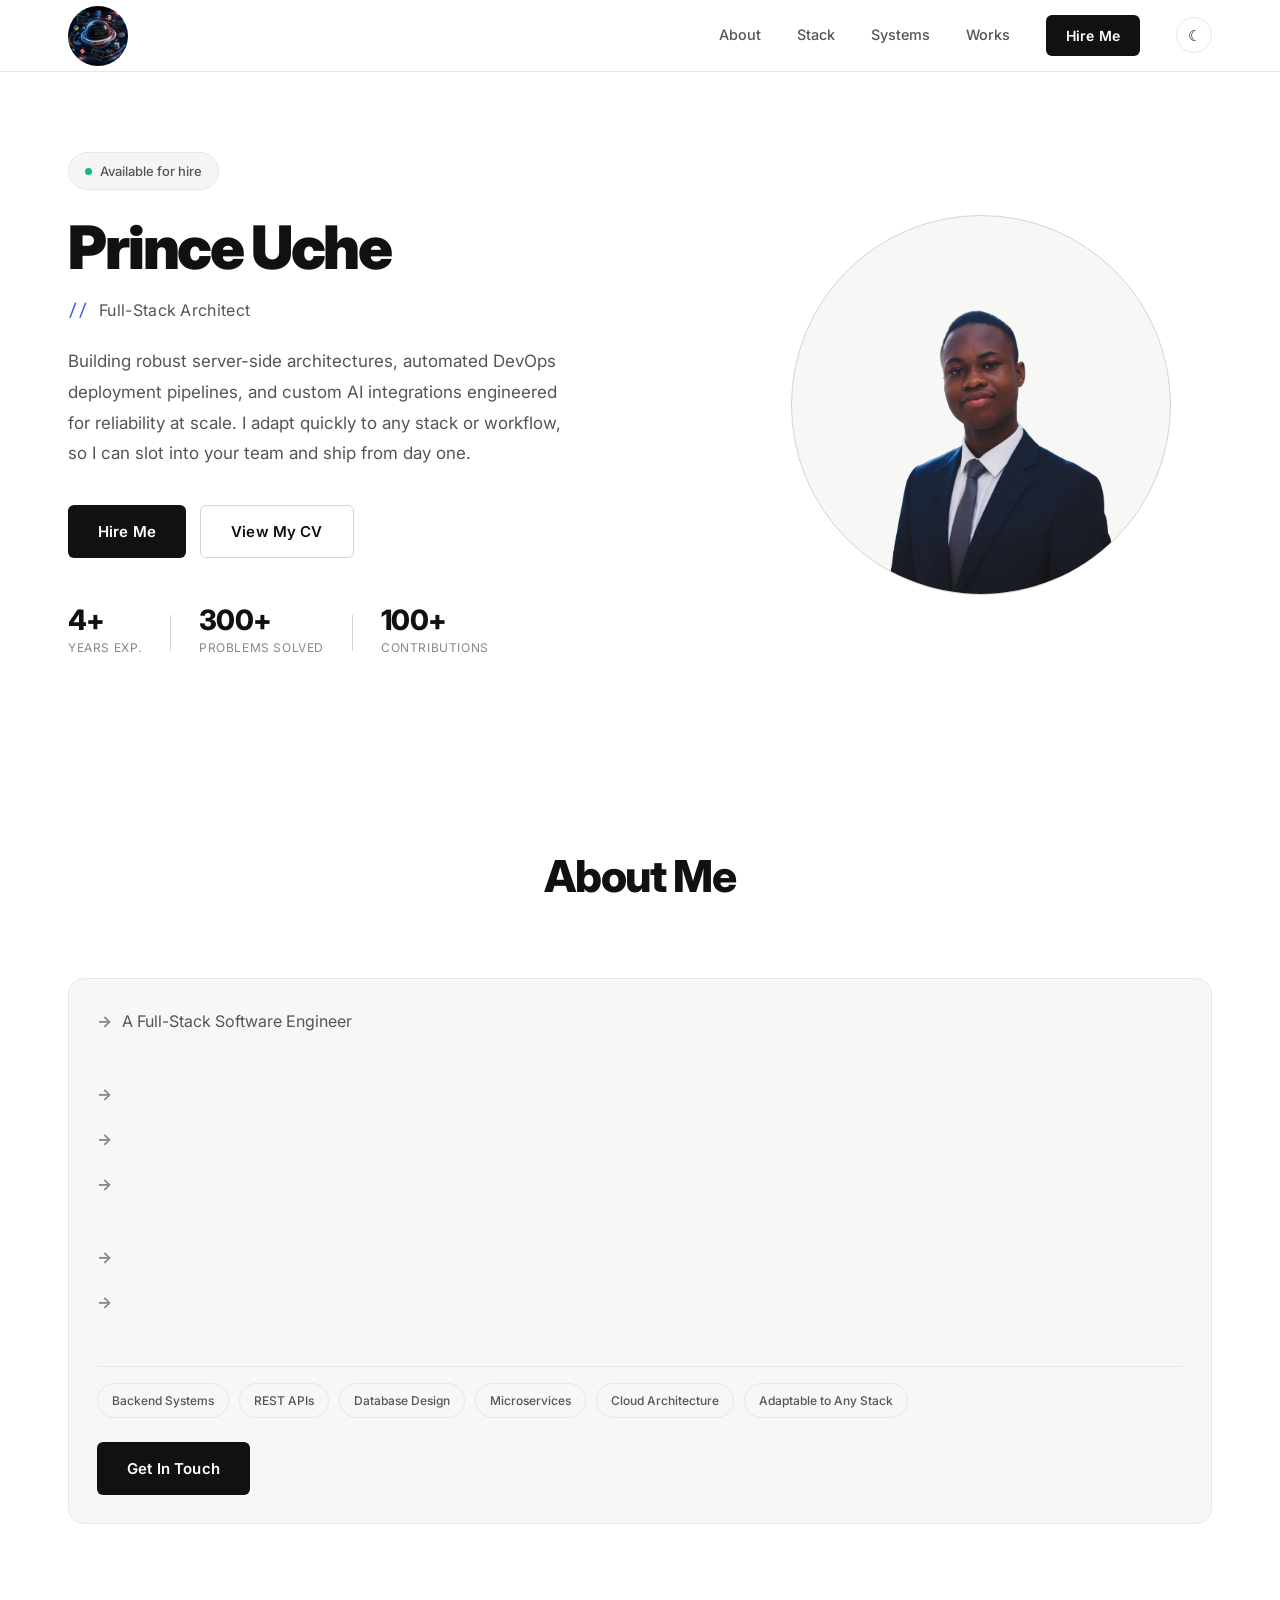
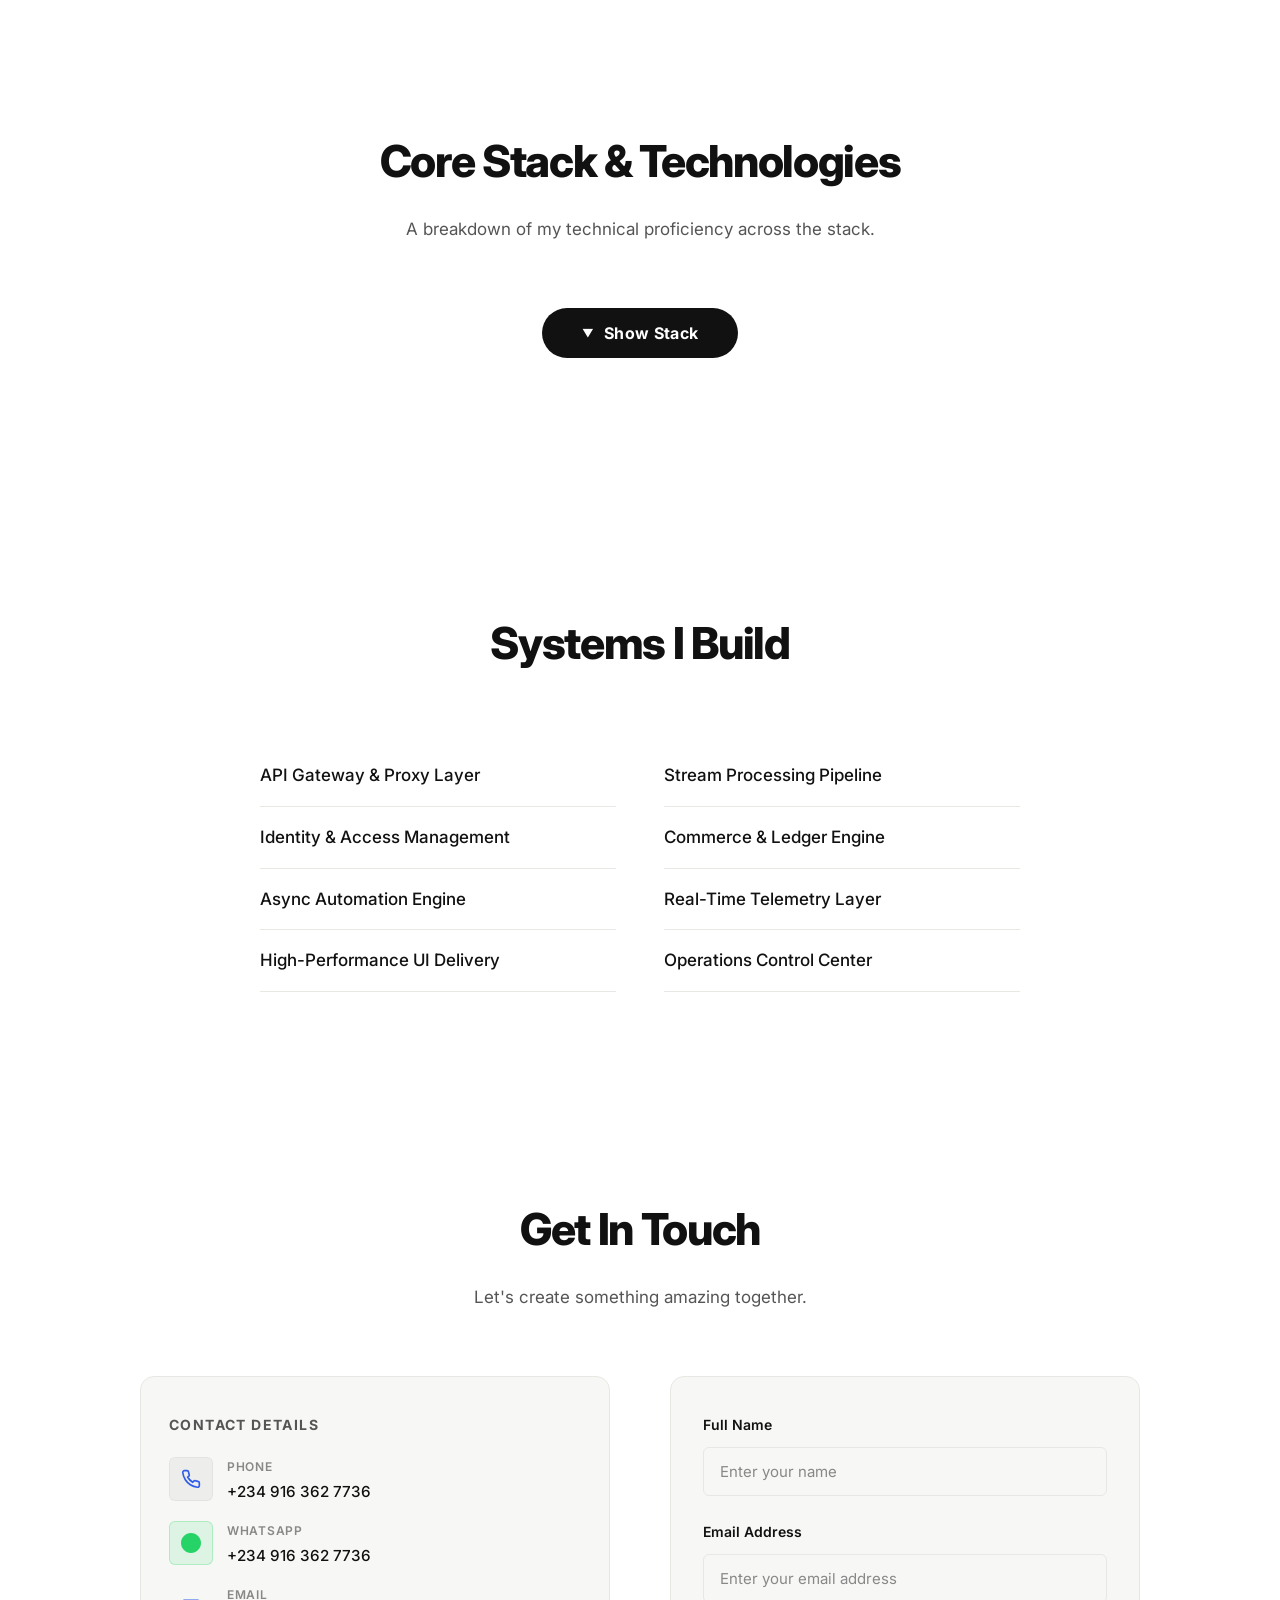
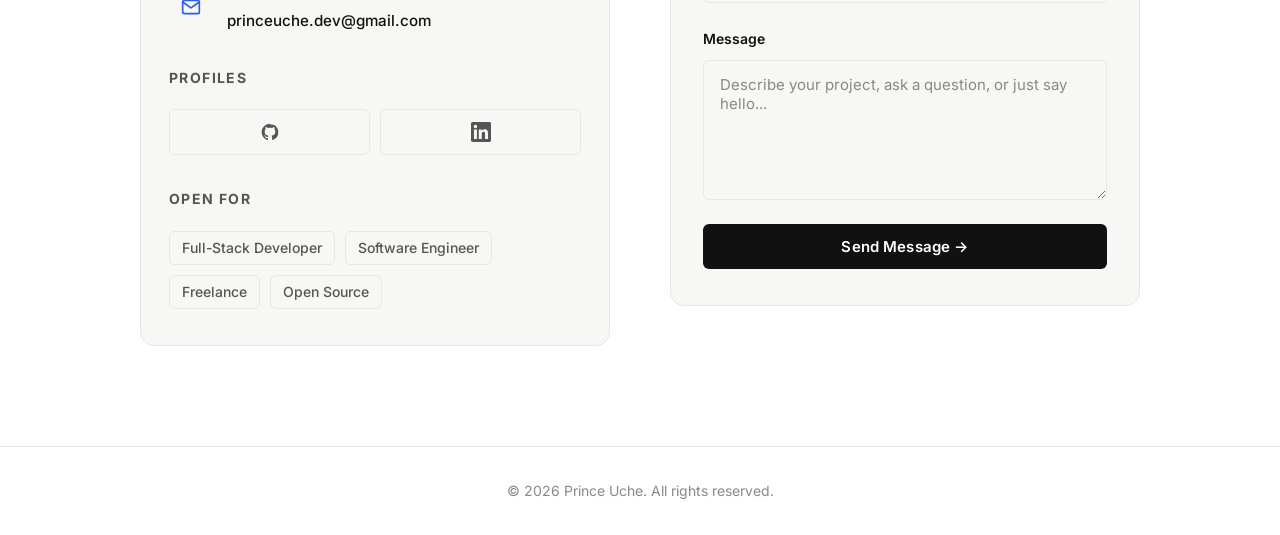
==== commit 861d3254: "f" ====
--- a/index.html
+++ b/index.html
@@ -816,7 +816,7 @@
               </div>
               <div class="contact-details">
                 <p class="contact-label">Email</p>
-                <p class="contact-value">akasoprince@gmail.com</p>
+                <p class="contact-value">princeuche.dev@gmail.com</p>
               </div>
             </div>
           </div>
@@ -830,7 +830,7 @@
                     d="M12 2C6.477 2 2 6.484 2 12.017c0 4.425 2.865 8.18 6.839 9.504.5.092.682-.217.682-.483 0-.237-.008-.868-.013-1.703-2.782.605-3.369-1.343-3.369-1.343-.454-1.158-1.11-1.466-1.11-1.466-.908-.62.069-.608.069-.608 1.003.07 1.531 1.032 1.531 1.032.892 1.53 2.341 1.088 2.91.832.092-.647.35-1.088.636-1.338-2.22-.253-4.555-1.113-4.555-4.951 0-1.093.39-1.988 1.029-2.688-.103-.253-.446-1.272.098-2.65 0 0 .84-.27 2.75 1.026A9.564 9.564 0 0112 6.844c.85.004 1.705.115 2.504.337 1.909-1.296 2.747-1.027 2.747-1.027.546 1.379.202 2.398.1 2.651.64.7 1.028 1.595 1.028 2.688 0 3.848-2.339 4.695-4.566 4.943.359.309.678.92.678 1.855 0 1.338-.012 2.419-.012 2.747 0 .268.18.58.688.482A10.019 10.019 0 0022 12.017C22 6.484 17.522 2 12 3z" />
                 </svg>
               </a>
-              <a href="https://www.linkedin.com/in/prince-uche-405a2b315?utm_source=share&utm_campaign=share_via&utm_content=profile&utm_medium=android_app"
+              <a href="https://www.linkedin.com/in/prince-uche"
                 class="social-link-item" aria-label="LinkedIn" title="LinkedIn">
                 <svg viewBox="0 0 24 24" fill="currentColor">
                   <path
--- a/styles.css
+++ b/styles.css
@@ -2147,4 +2147,40 @@
   .stat-num{font-size:1.1rem}
   .stat-label{font-size:.58rem}
   .stat-divider{display:none}
+}
+
+/* ===== Hero polish ===== */
+
+/* Root-cause fix: the height="525" attribute was stretching the image */
+.hero-photo img {
+  height: auto;
+  aspect-ratio: 1;
+  object-fit: cover;
+  object-position: center 10%;
+  border-radius: 50%;
+  border: 1px solid var(--border-bright);
+  background: var(--bg-card);
+}
+
+.hero-title {
+  font-weight: 900;
+  letter-spacing: -0.04em;
+}
+
+/* Desktop */
+@media (min-width: 769px) {
+  .hero-photo { justify-content: center; }
+  .hero-photo img { width: 100%; max-width: 380px; }
+}
+
+/* Mobile */
+@media (max-width: 768px) {
+  .hero-photo img {
+    width: 200px;
+    max-width: 100%;
+    box-shadow: 0 0 0 6px var(--bg-primary), 0 0 0 7px var(--border-bright);
+  }
+  .hero-title { font-size: clamp(2.2rem, 11vw, 3rem); }
+  .hero-subtitle { font-size: .95rem; }
+  .hero-desc { max-width: 34ch; margin-left: auto; margin-right: auto; }
 }
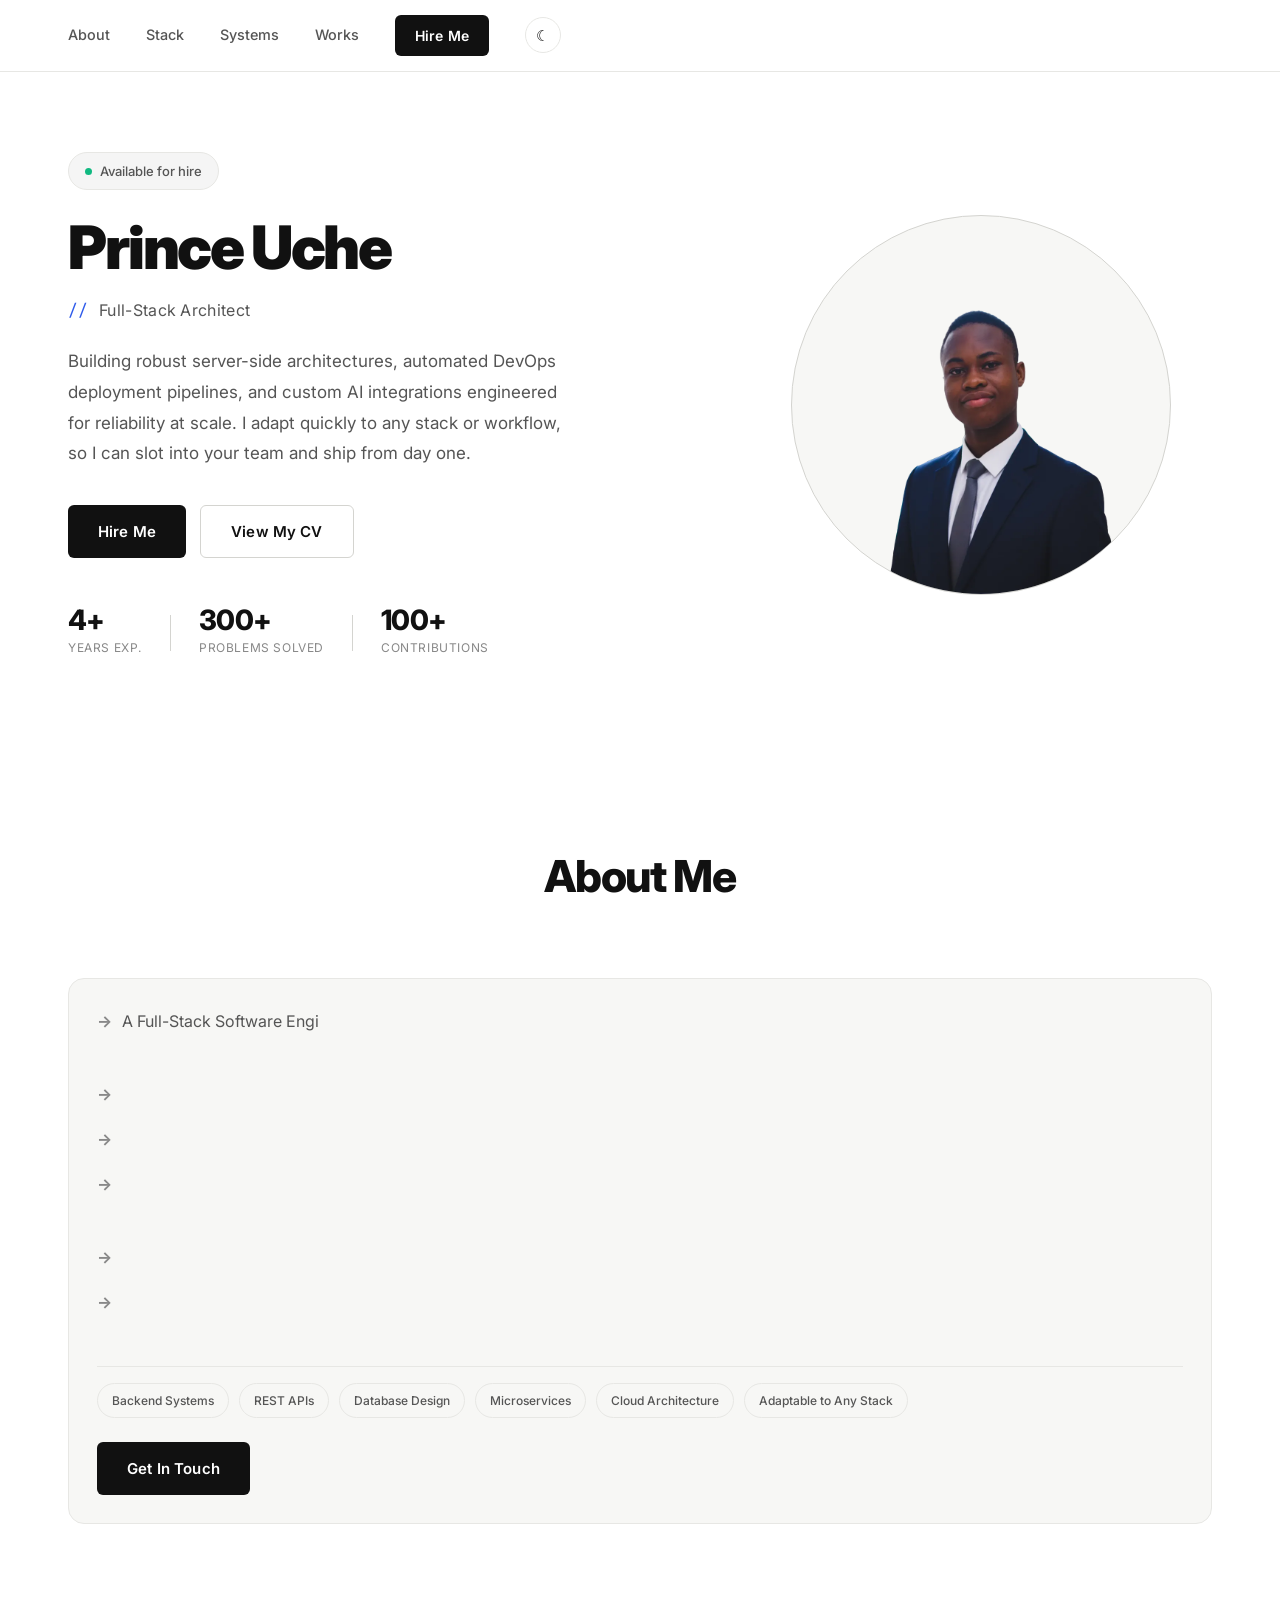
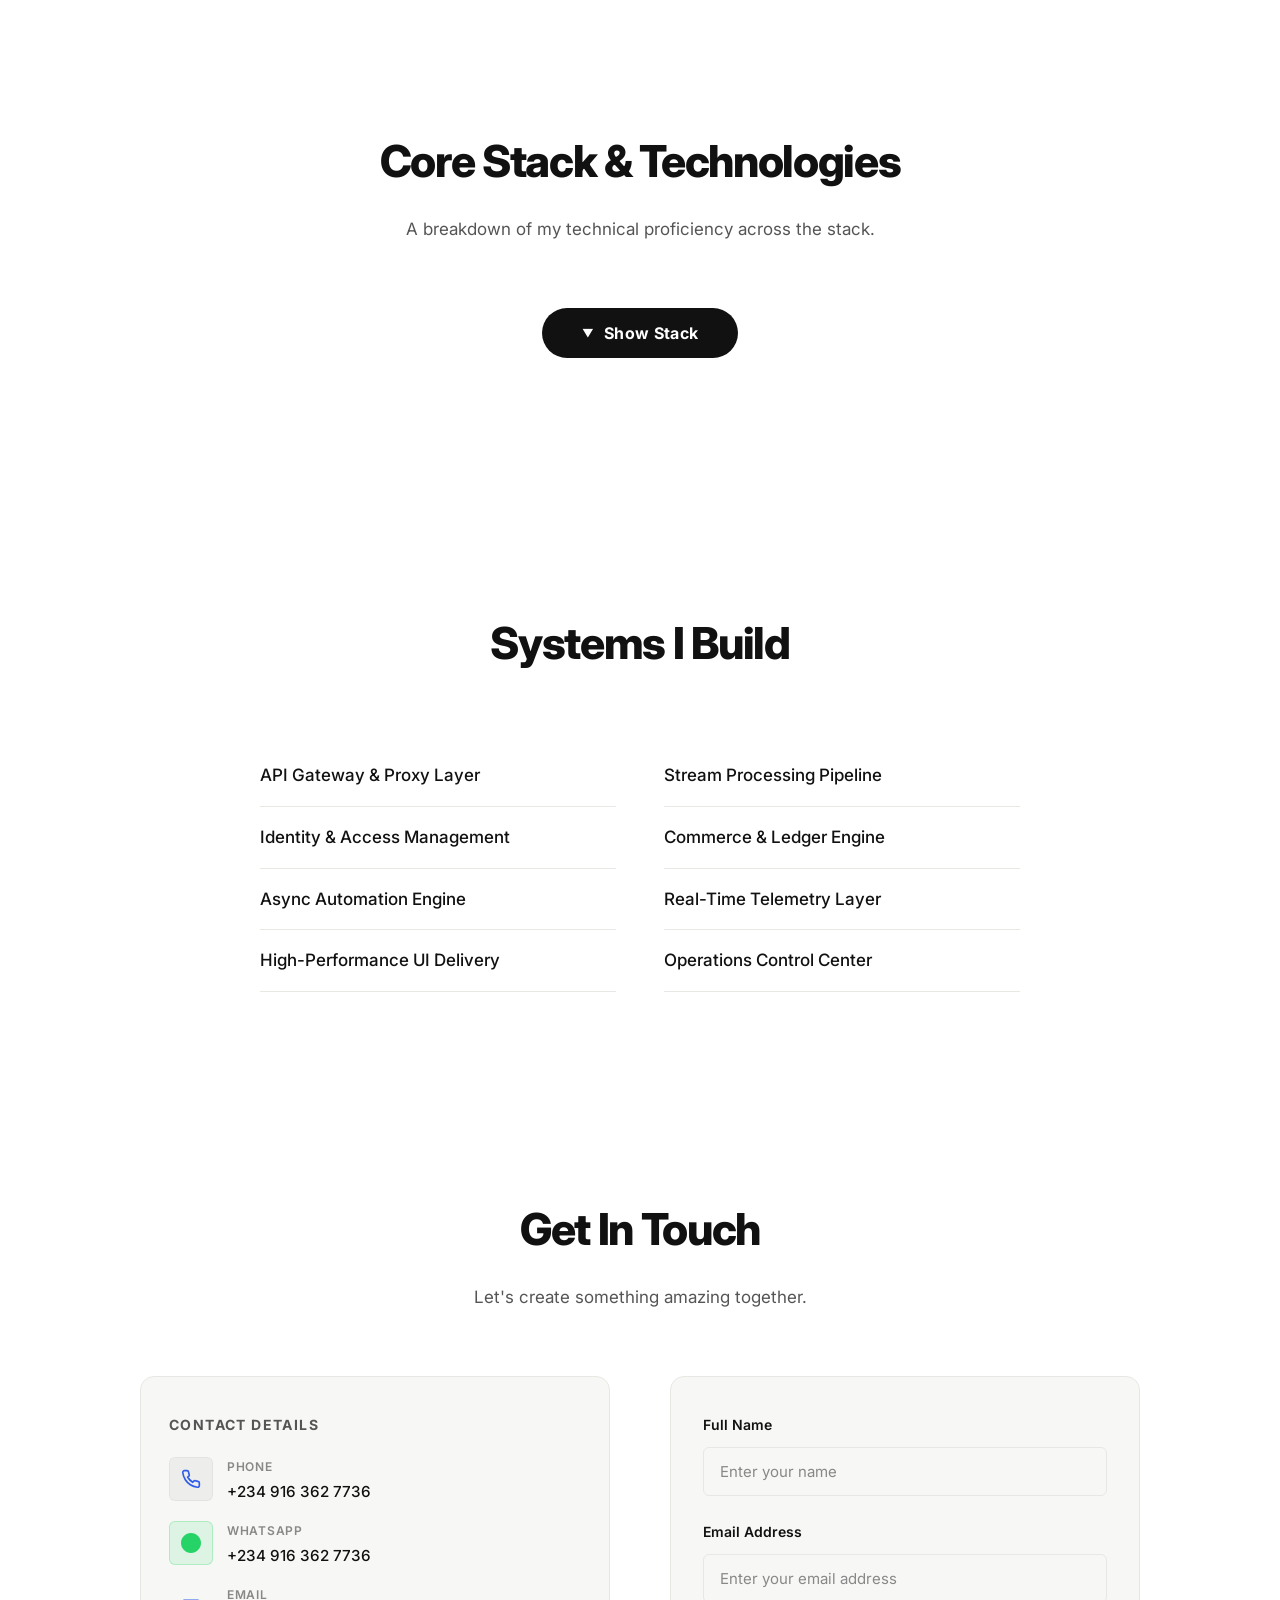
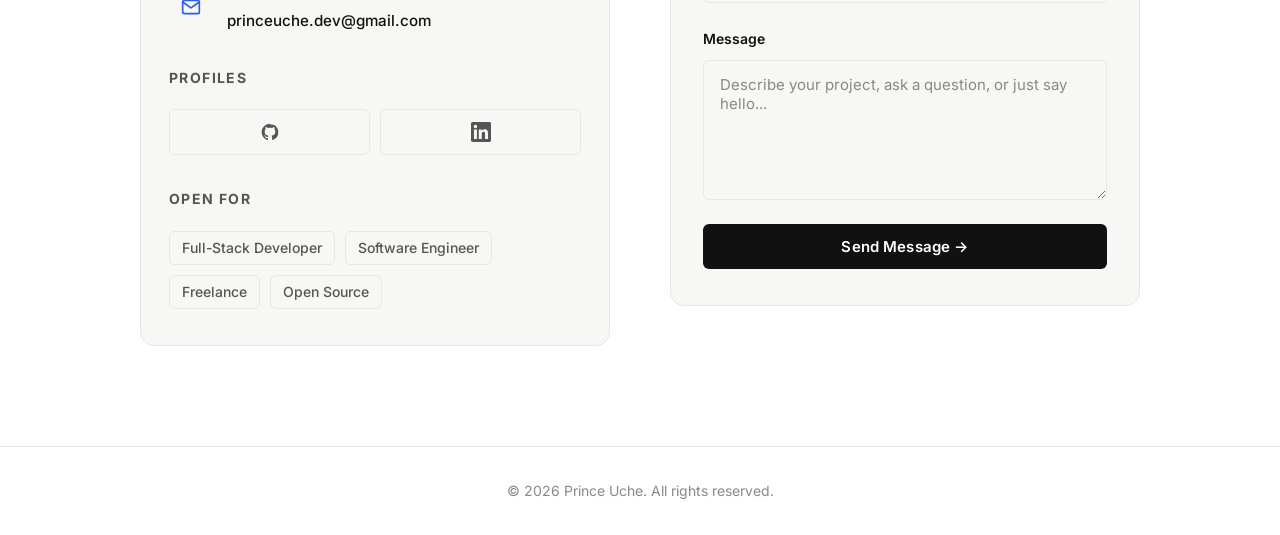
==== commit ea058b64: "changes" ====
--- a/index.html
+++ b/index.html
@@ -35,9 +35,7 @@
   <!-- ======================== NAVBAR ======================== -->
   <nav class="navbar" id="navbar" role="navigation" aria-label="Main navigation">
     <div class="nav-container">
-      <a href="index.html" class="nav-logo" aria-label="Home">
-        <span class="logo-name"><img src="./pic/logo.webp"></span><span class="logo-bracket"></span>
-      </a>
+      
       <div class="nav-links" id="navLinks">
         <a href="#about" class="nav-link">About</a>
         <a href="#skills" class="nav-link">Stack</a>
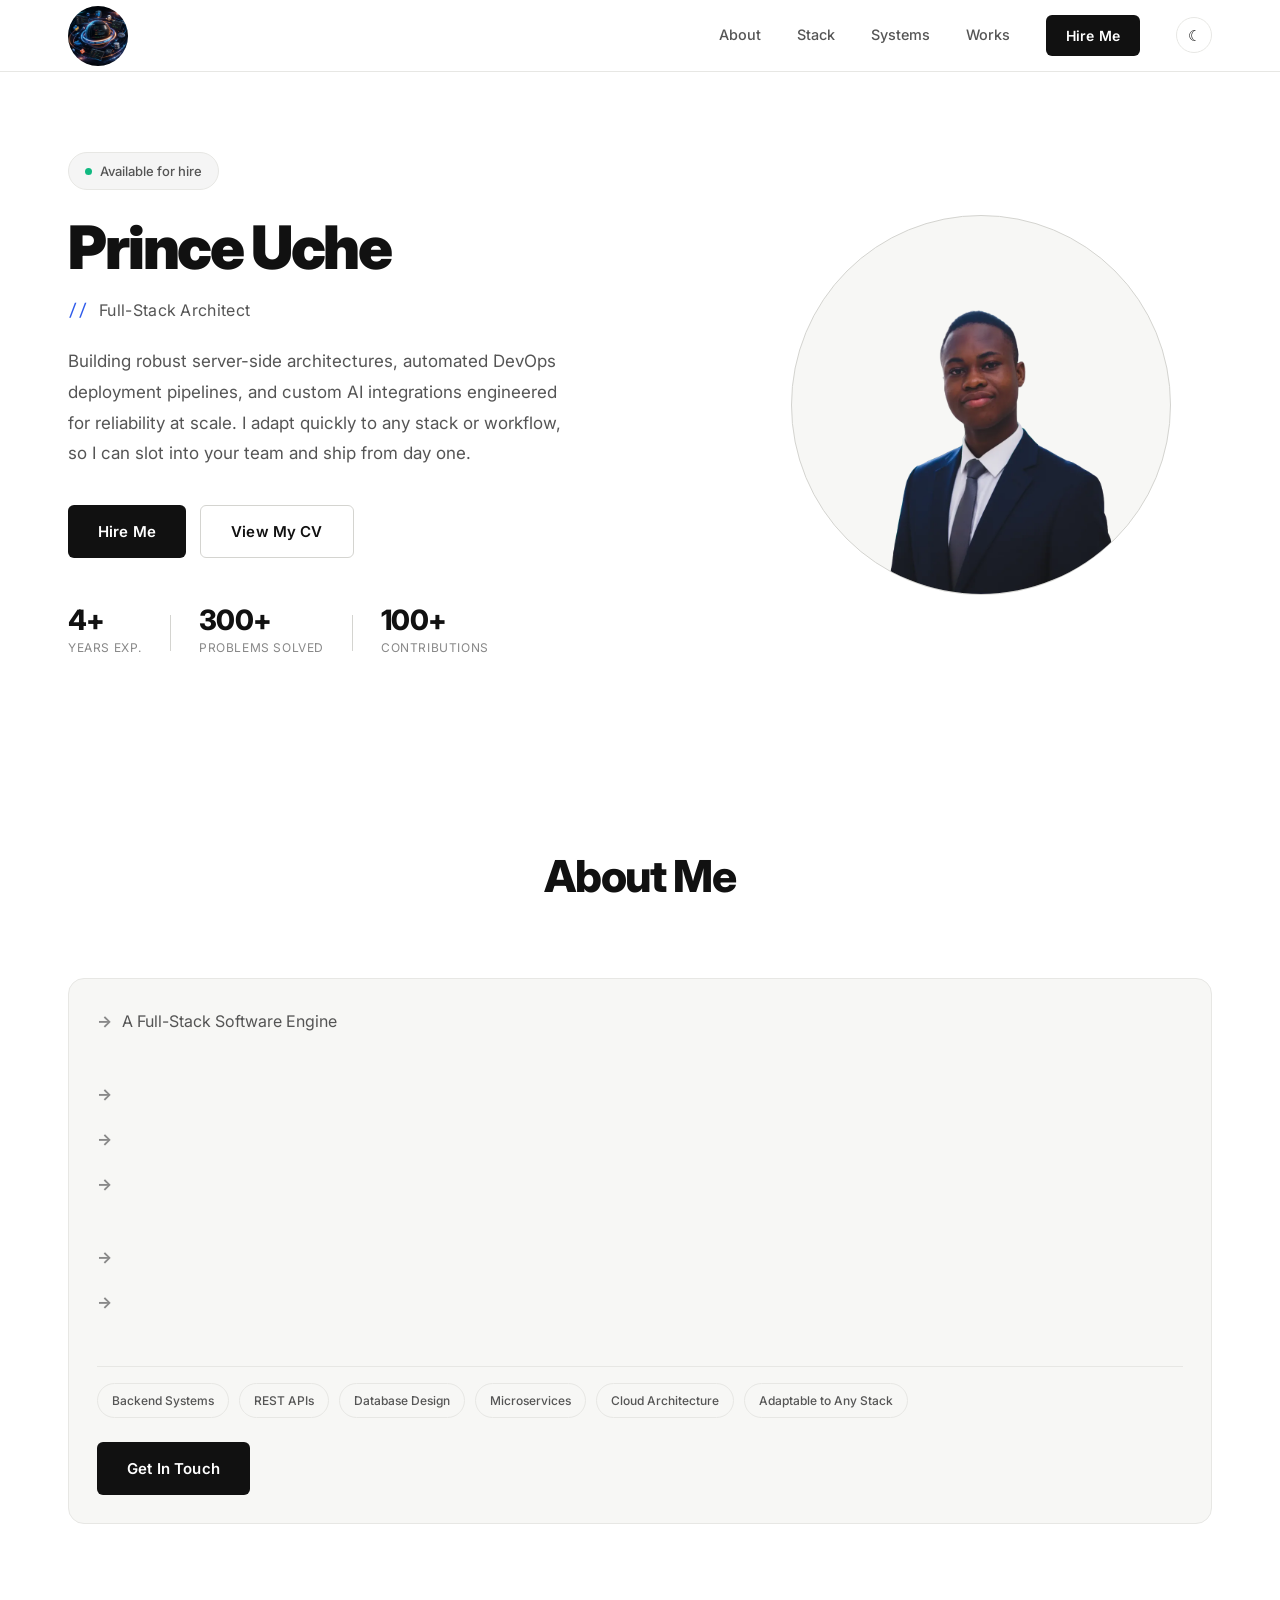
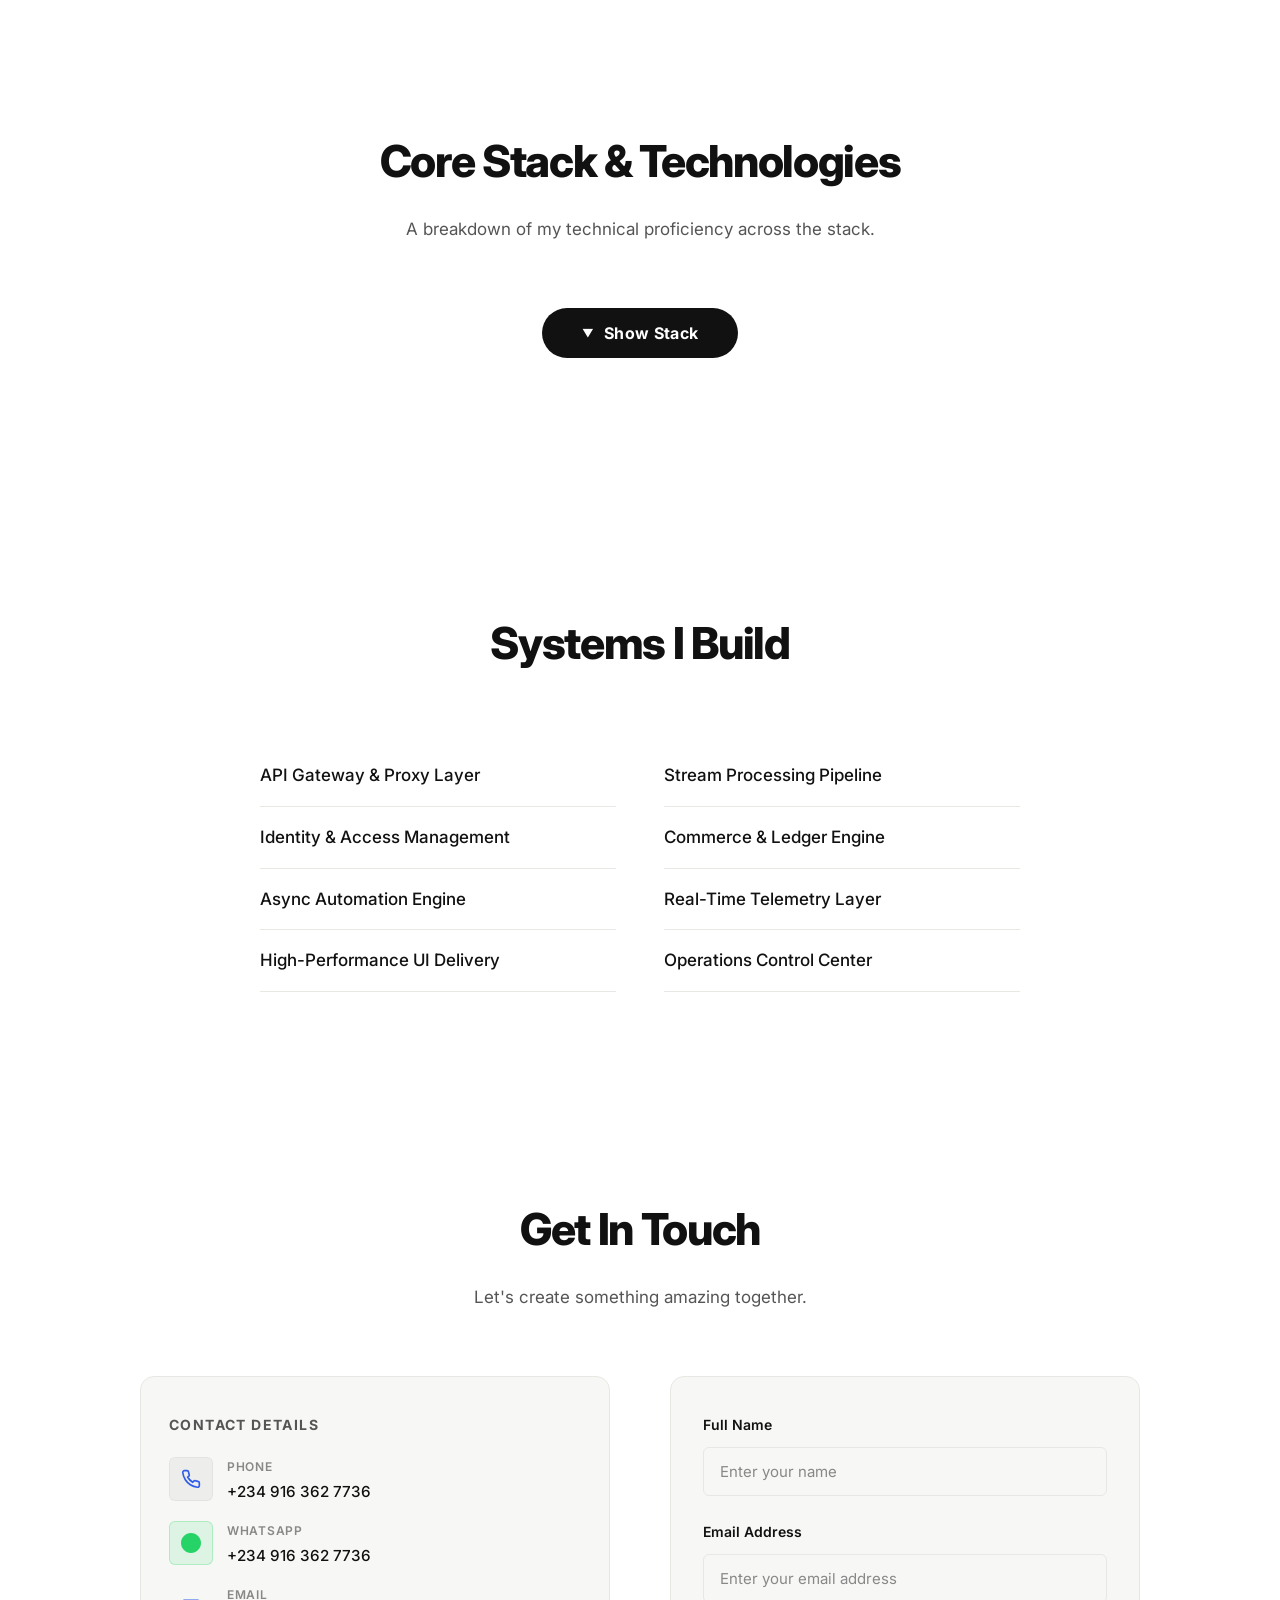
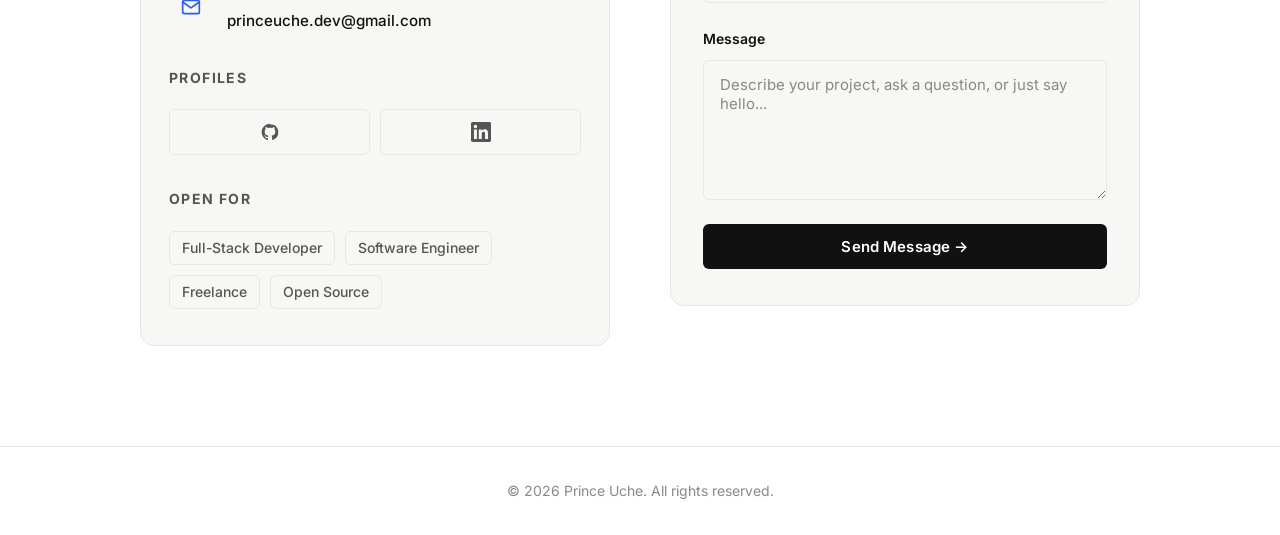
==== commit 77527a17: "d" ====
--- a/index.html
+++ b/index.html
@@ -35,7 +35,9 @@
   <!-- ======================== NAVBAR ======================== -->
   <nav class="navbar" id="navbar" role="navigation" aria-label="Main navigation">
     <div class="nav-container">
-      
+      <a href="index.html" class="nav-logo" aria-label="Home">
+        <span class="logo-name"><img src="./pic/logo.webp"></span><span class="logo-bracket"></span>
+      </a>
       <div class="nav-links" id="navLinks">
         <a href="#about" class="nav-link">About</a>
         <a href="#skills" class="nav-link">Stack</a>
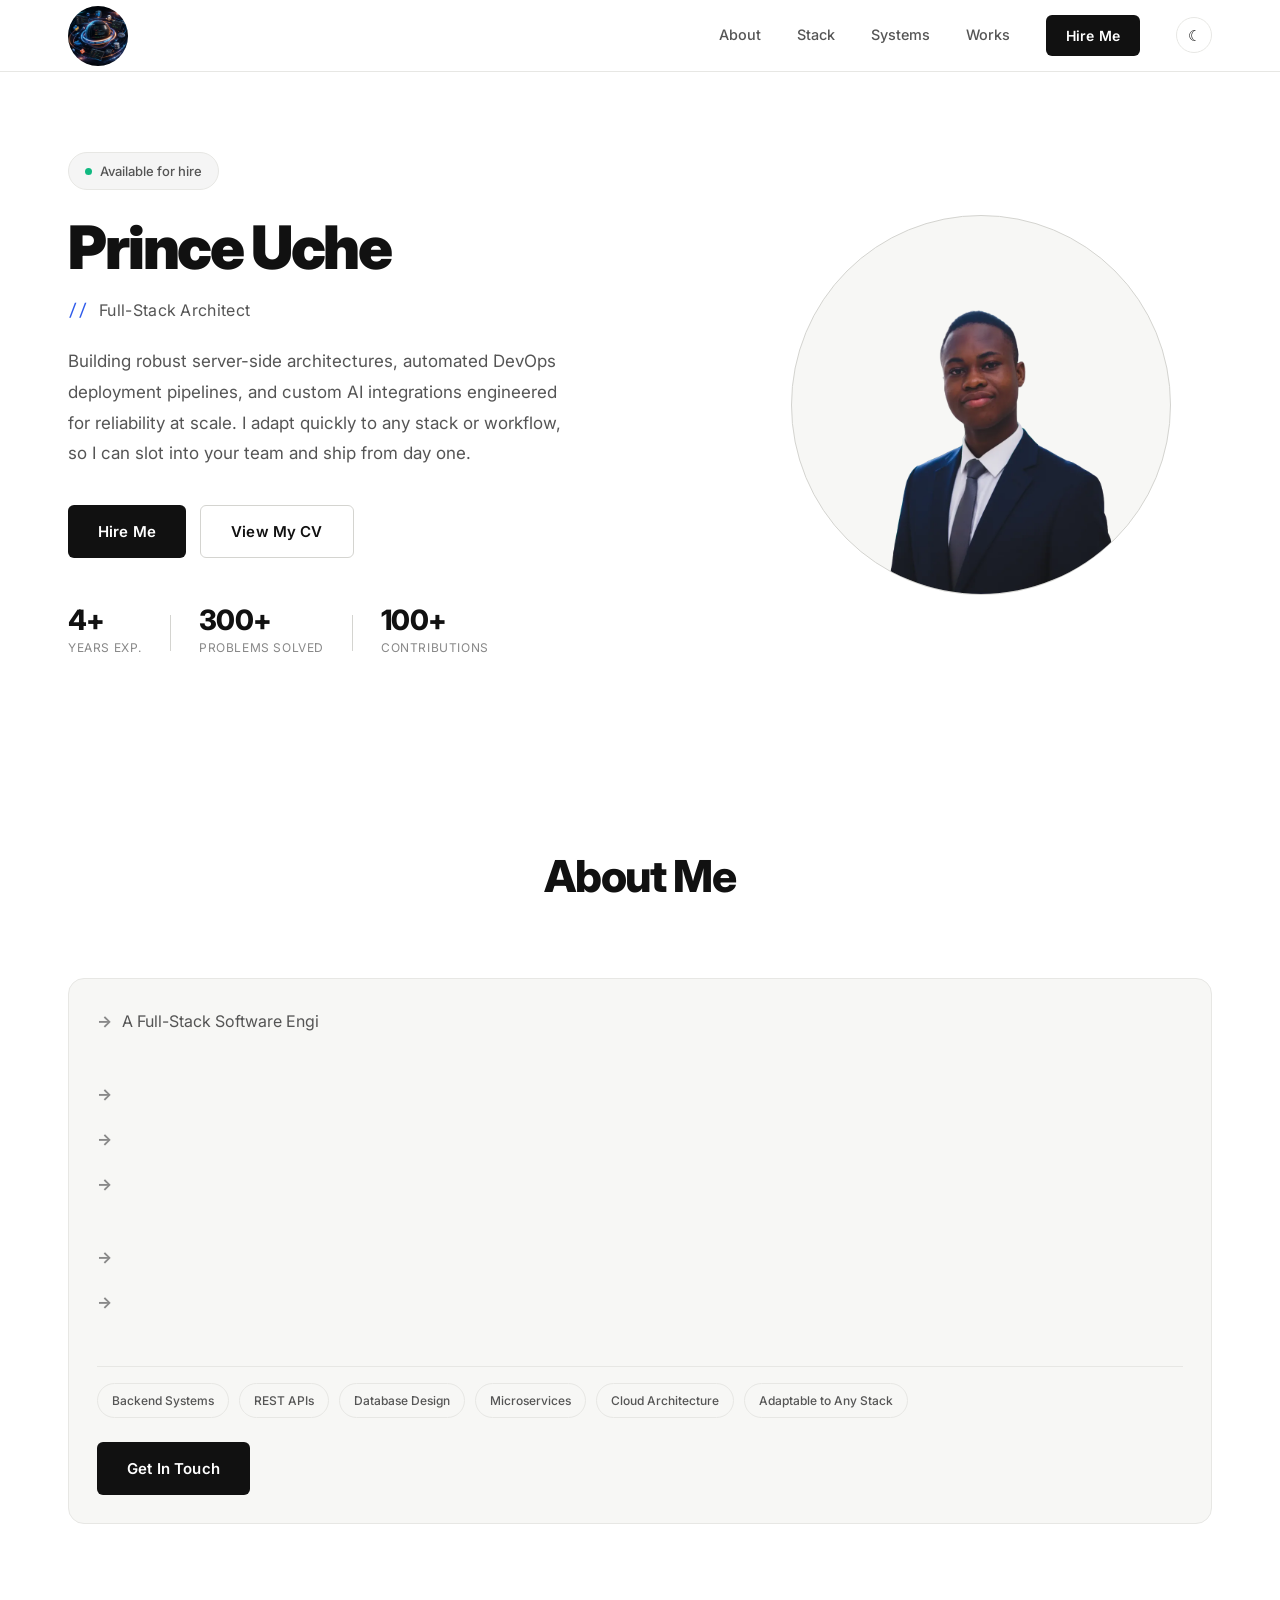
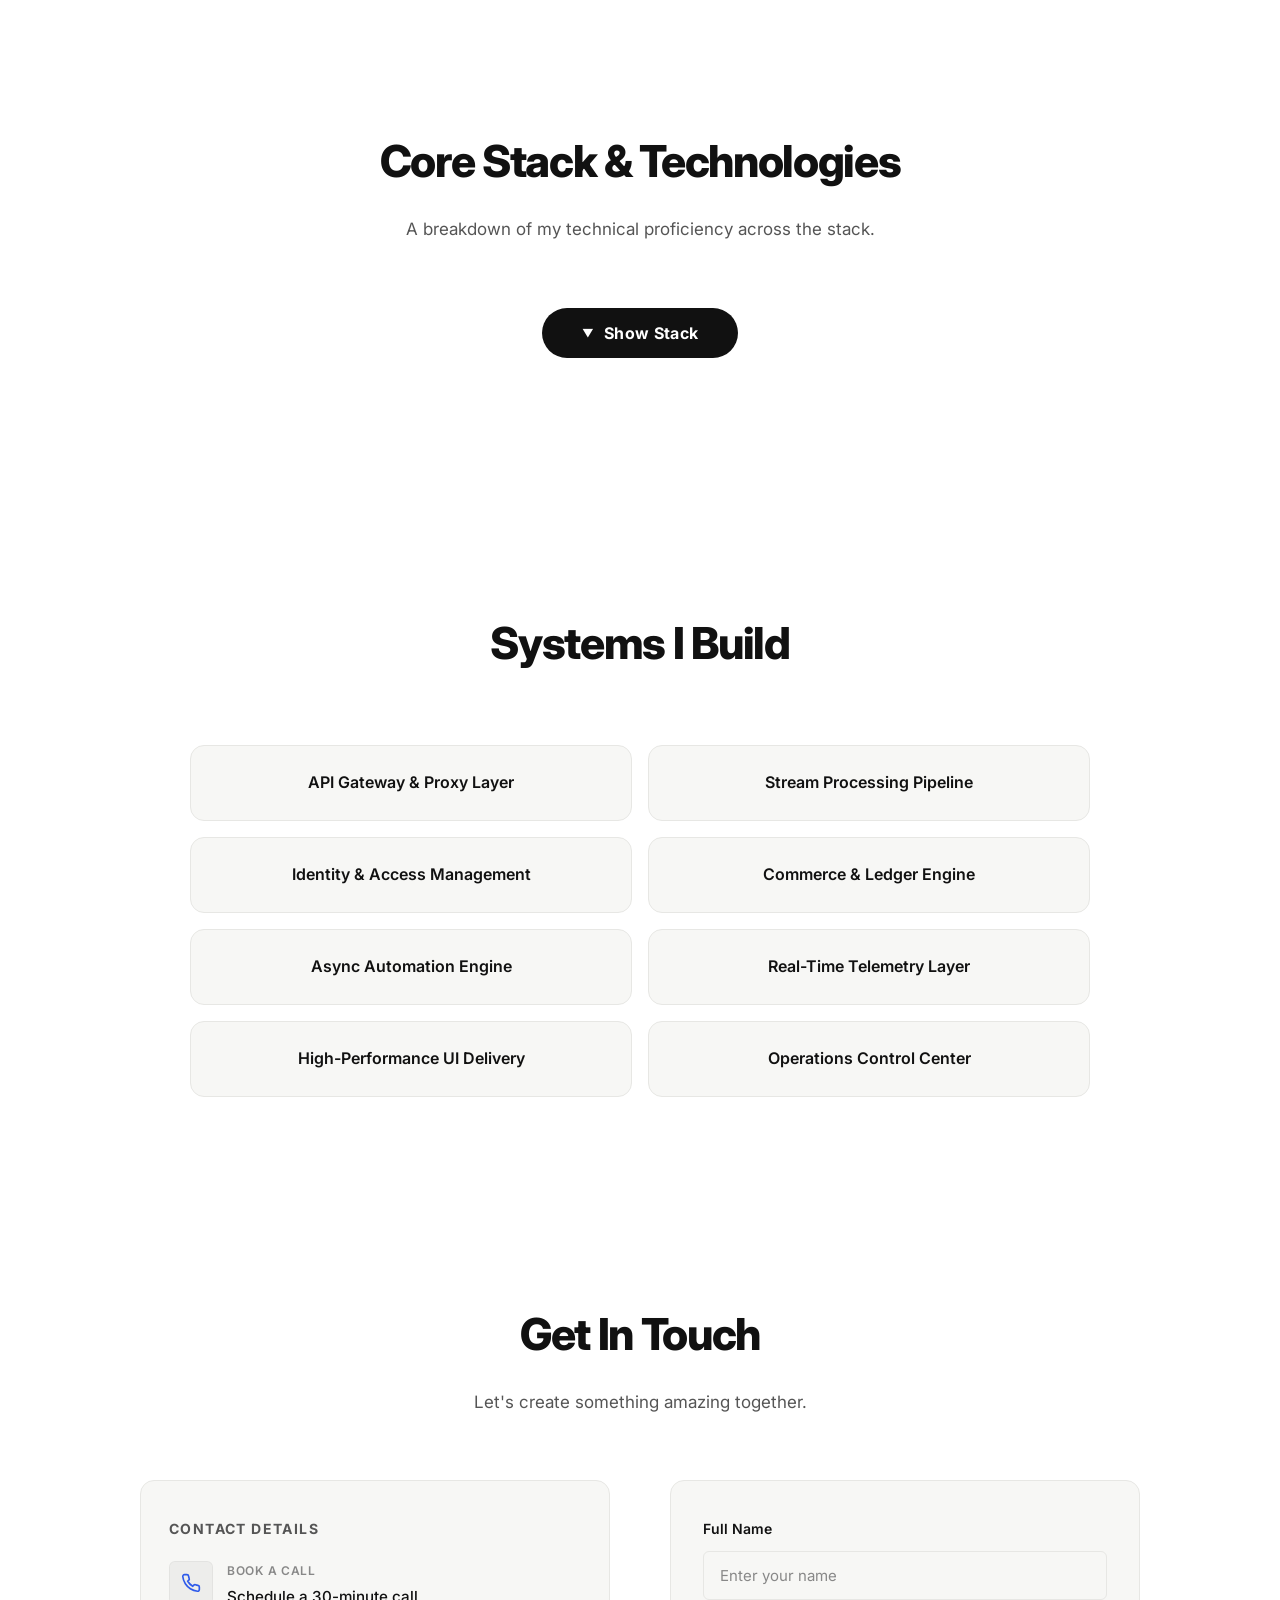
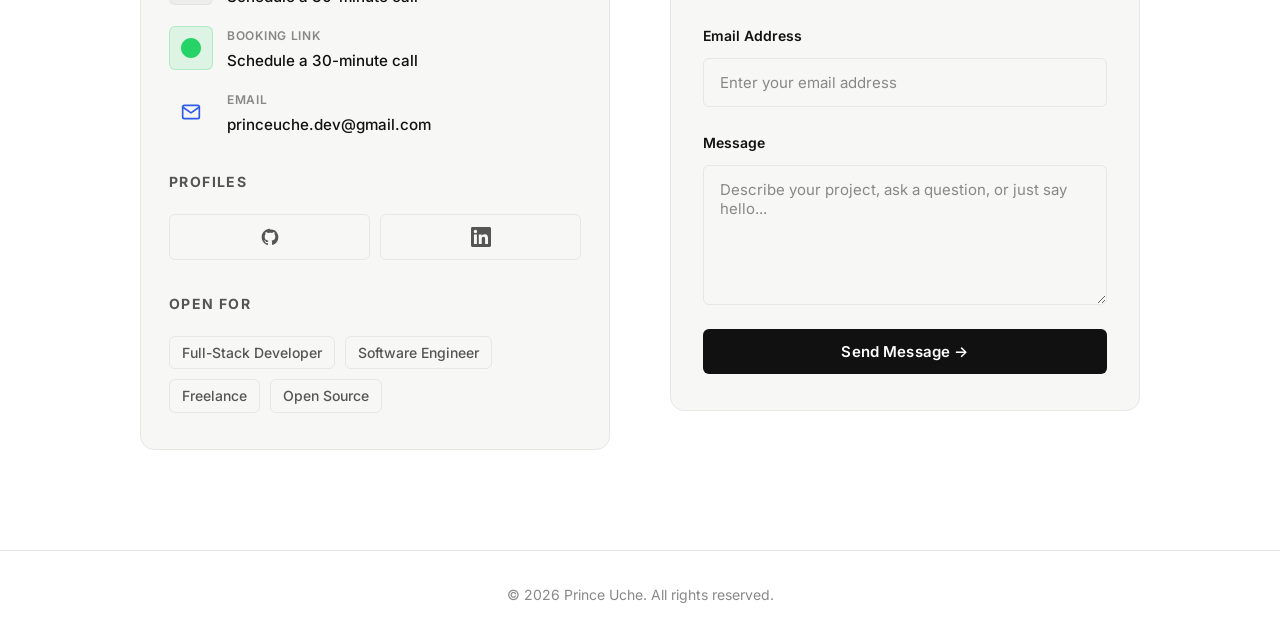
==== commit 3348ce02: "d" ====
--- a/index.html
+++ b/index.html
@@ -788,8 +788,8 @@
                 </svg>
               </div>
               <div class="contact-details">
-                <p class="contact-label">Phone</p>
-                <a href="tel:+2349163627736" class="contact-value">+234 916 362 7736</a>
+                <p class="contact-label">Book a call</p>
+                <a href="https://calendly.com/princeuche-dev/30min" class="contact-value" target="_blank" rel="noopener noreferrer">Schedule a 30-minute call</a>
               </div>
             </div>
 
@@ -801,8 +801,8 @@
                 </svg>
               </div>
               <div class="contact-details">
-                <p class="contact-label">WhatsApp</p>
-                <a href="https://wa.me/2349163627736" class="contact-value" target="_blank">+234 916 362 7736</a>
+                <p class="contact-label">Booking link</p>
+                <a href="https://calendly.com/princeuche-dev/30min" class="contact-value" target="_blank" rel="noopener noreferrer">Schedule a 30-minute call</a>
               </div>
             </div>
 
--- a/styles.css
+++ b/styles.css
@@ -2095,10 +2095,14 @@
 .theme-toggle{background:none;border:1px solid var(--border);color:var(--text-primary);width:36px;height:36px;border-radius:50%;font-size:15px;display:inline-flex;align-items:center;justify-content:center}
 .theme-toggle:hover{background:var(--tint)}
 
-/* Systems section: simple list */
-.systems-list{list-style:none;max-width:760px;margin:0 auto;display:grid;grid-template-columns:1fr 1fr;column-gap:48px}
-.systems-list li{padding:16px 0;border-bottom:1px solid var(--border);font-size:1.0625rem;font-weight:500}
-@media(max-width:700px){.systems-list{grid-template-columns:1fr}}
+/* Systems section */
+.systems-list{list-style:none;width:100%;max-width:900px;margin:0 auto;display:grid;grid-template-columns:repeat(2,minmax(0,1fr));gap:16px}
+.systems-list li{display:flex;align-items:center;justify-content:center;min-height:76px;padding:18px 20px;border:1px solid var(--border);border-radius:var(--radius-md);background:var(--bg-card);text-align:center;font-size:1rem;font-weight:600;line-height:1.45;transition:background var(--transition),border-color var(--transition),transform var(--transition)}
+.systems-list li:hover{background:var(--bg-card-hover);border-color:var(--border-bright);transform:translateY(-2px)}
+@media(max-width:700px){
+  .systems-list{grid-template-columns:1fr;gap:12px}
+  .systems-list li{min-height:64px;padding:16px}
+}
 
 /* ===== Works: roadmap ===== */
 .articles{position:relative;counter-reset:step;display:flex;flex-direction:column;gap:40px;max-width:860px;width:100%;margin:0 auto;padding:0 24px 0 72px;z-index:1}
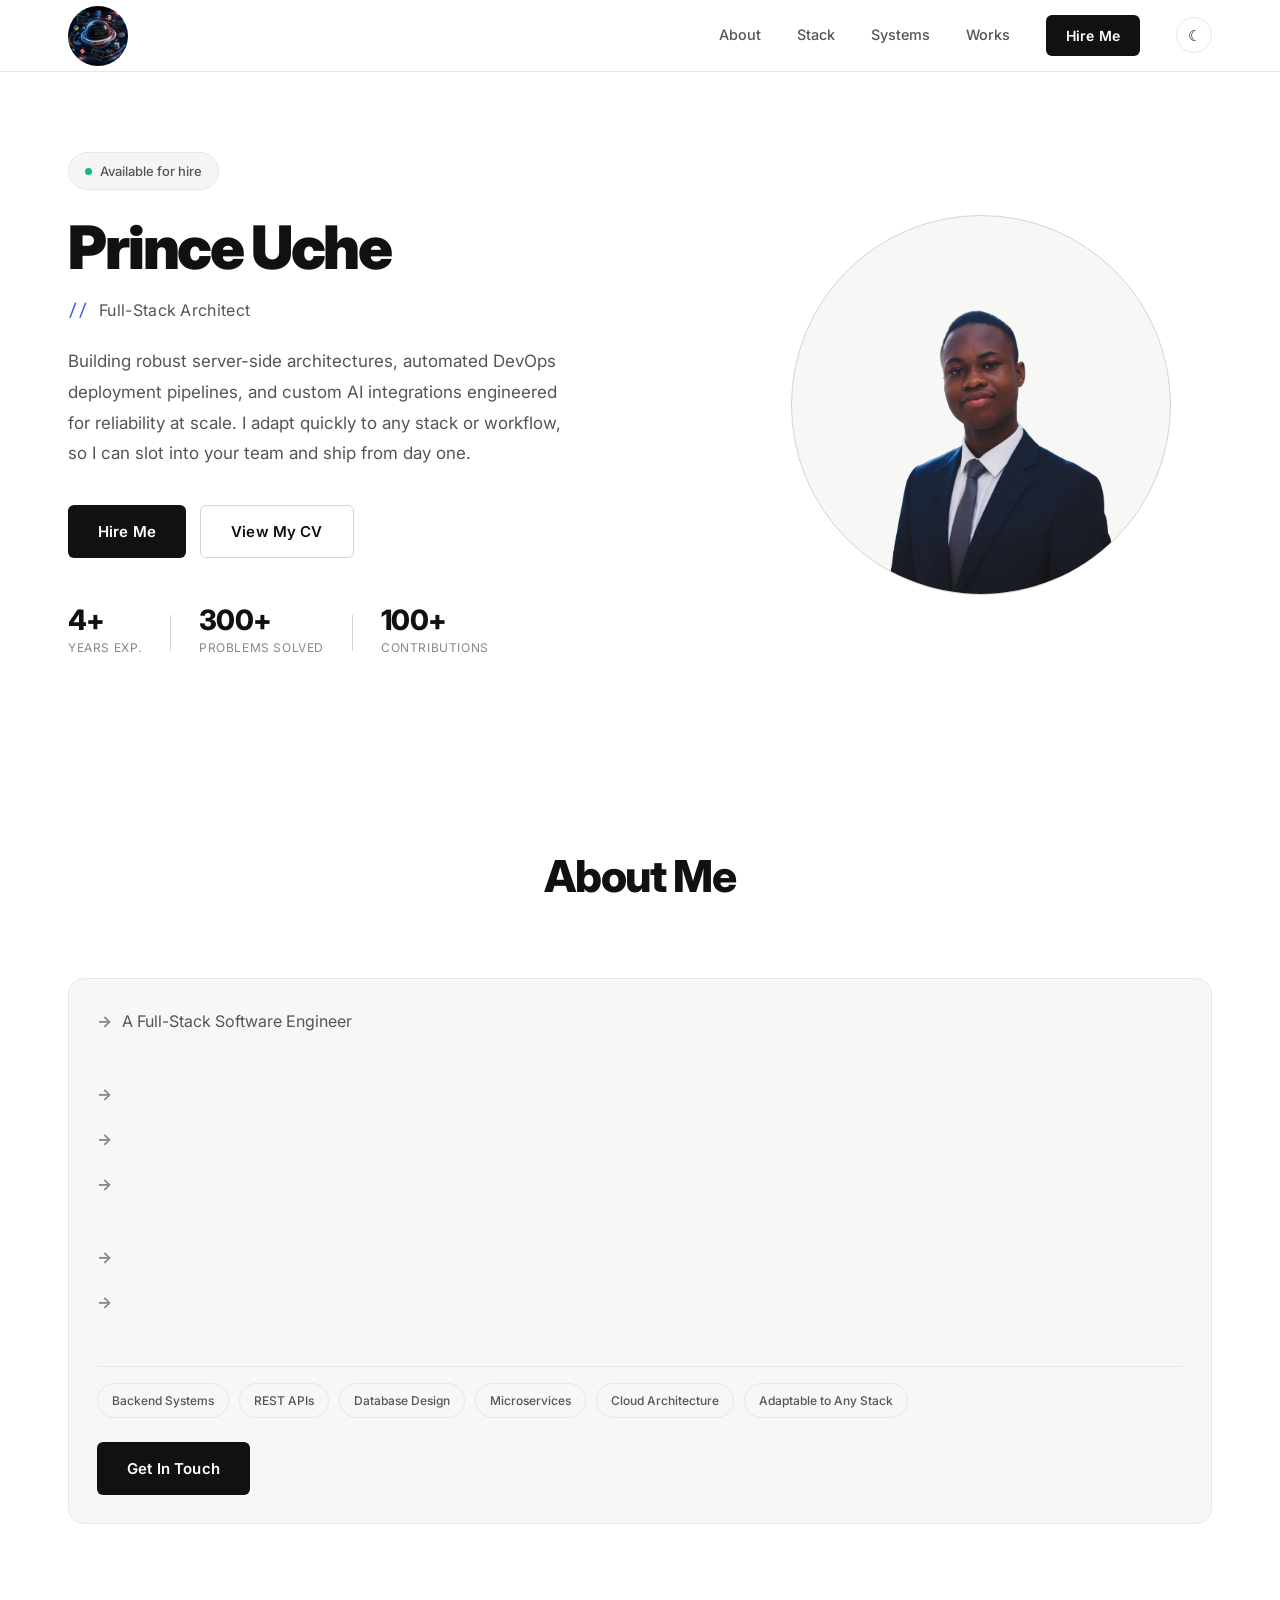
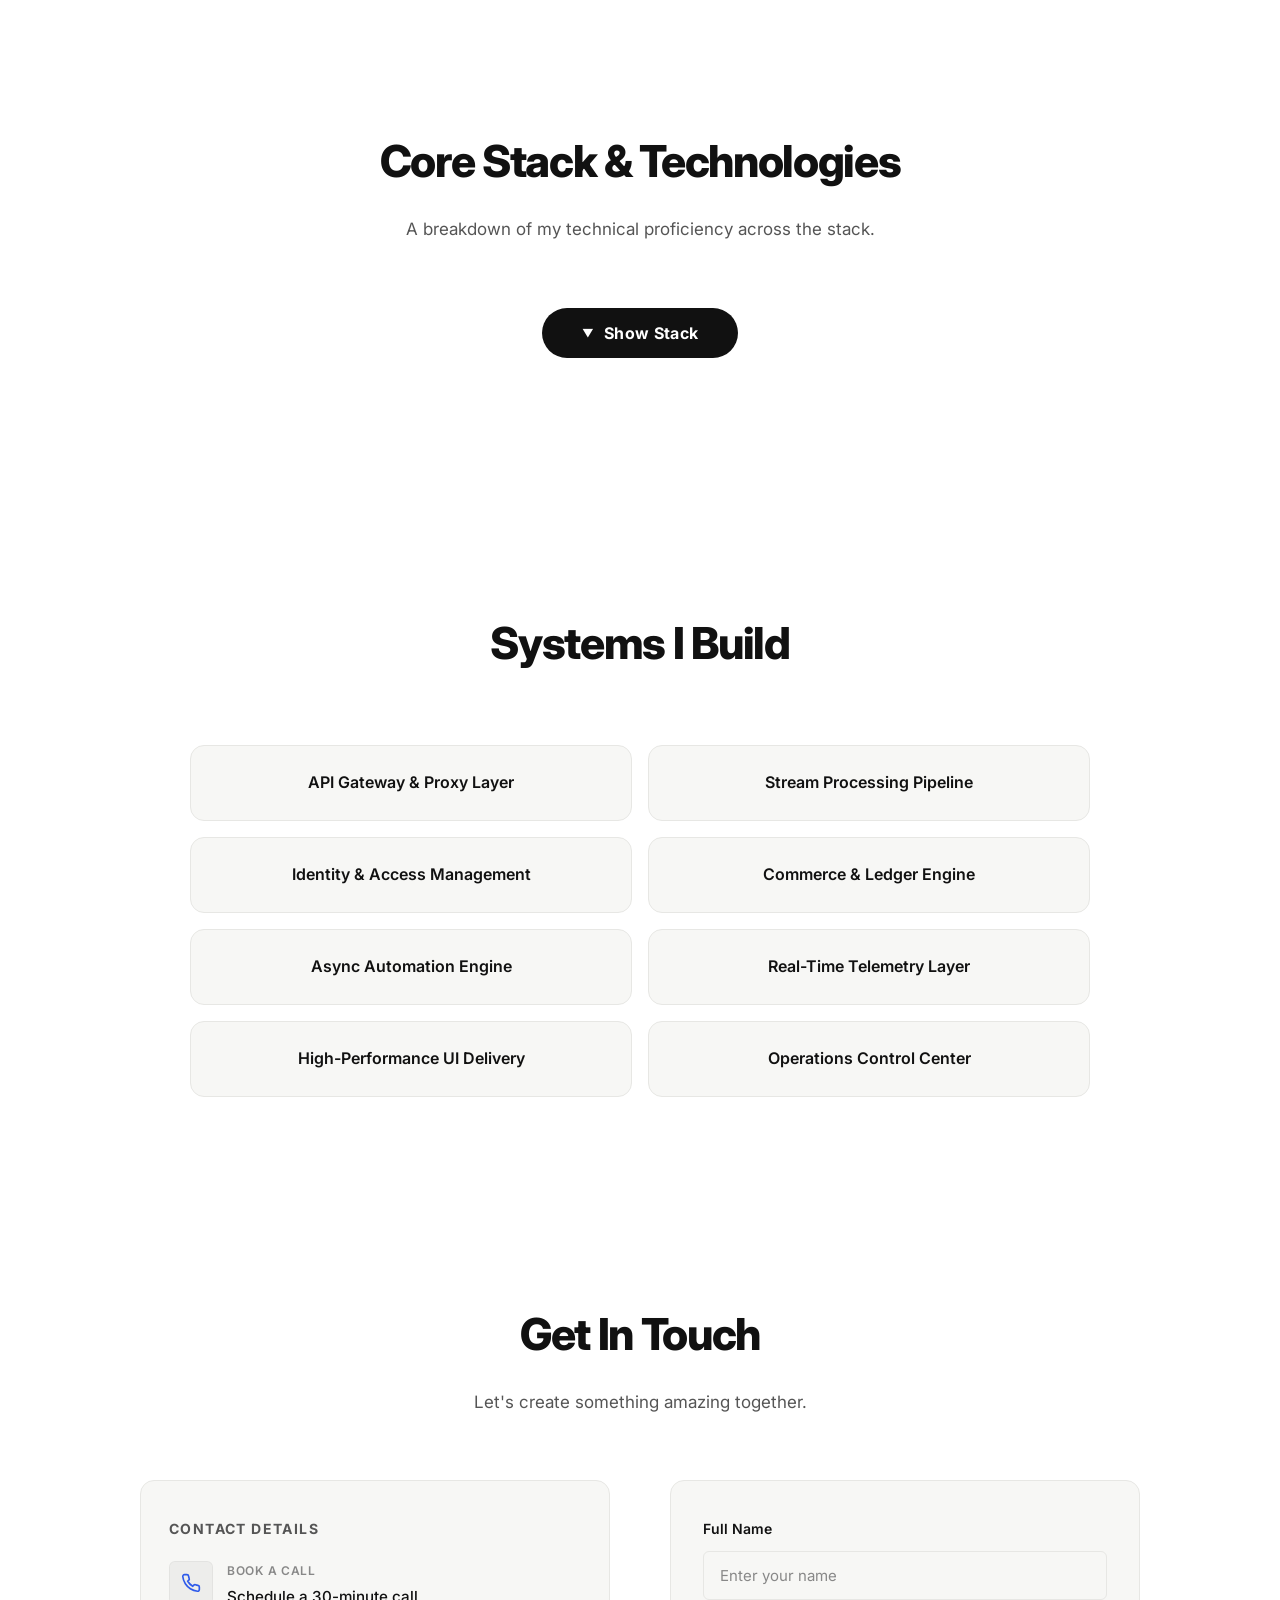
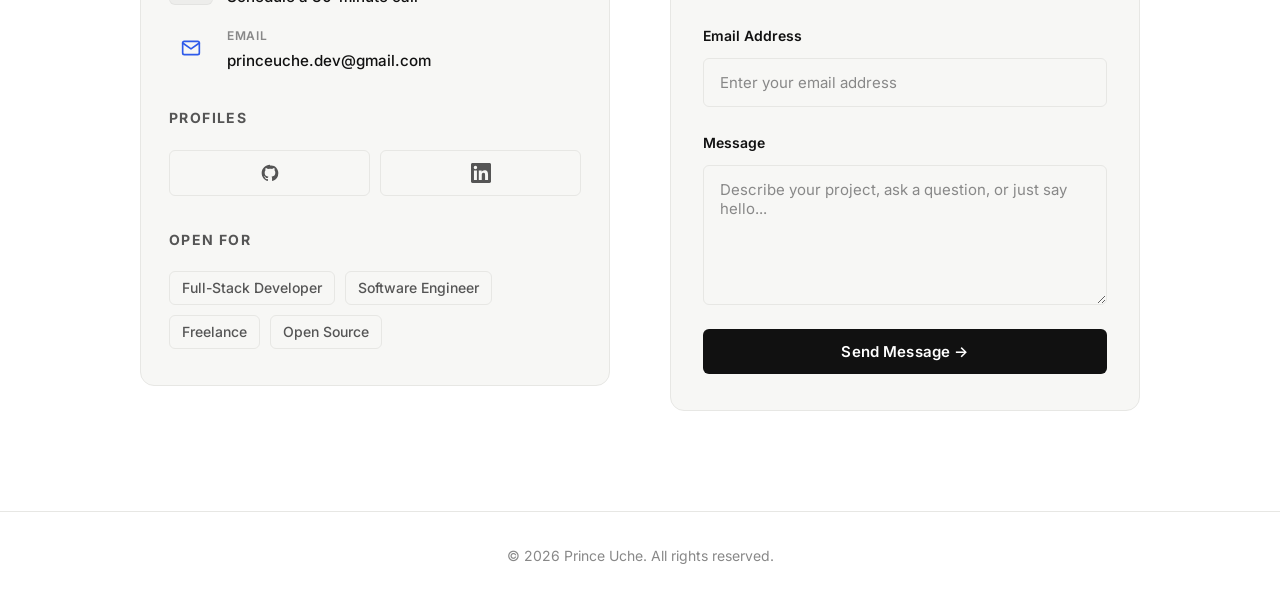
==== commit 19fefeba: "d" ====
--- a/index.html
+++ b/index.html
@@ -793,18 +793,7 @@
               </div>
             </div>
 
-            <div class="contact-item">
-              <div class="contact-icon whatsapp-icon">
-                <svg viewBox="0 0 24 24" fill="currentColor">
-                  <path
-                    d="M17.472 14.382c-.297-.149-1.758-.867-2.03-.967-.273-.099-.471-.148-.67.15-.197.297-.767.966-.94 1.164-.173.199-.347.223-.644.075-.297-.15-1.255-.463-2.39-1.475-.883-.788-1.48-1.761-1.653-2.059-.173-.297-.018-.458.13-.606.134-.133.298-.347.446-.52.149-.174.198-.298.298-.497.099-.198.05-.371-.025-.52-.075-.149-.669-1.612-.916-2.207-.242-.579-.487-.5-.67-.51-.173-.008-.371-.01-.57-.01-.198 0-.52.074-.792.372-.272.297-1.04 1.016-1.04 2.479 0 1.462 1.065 2.875 1.213 3.074.149.198 2.096 3.2 5.076 4.487.709.306 1.262.489 1.694.625.712.227 1.36.195 1.871.118.571-.085 1.758-.719 2.006-1.413.248-.694.248-1.289.173-1.413-.074-.124-.272-.198-.57-.347m-5.421-7.403h-.004a5.504 5.504 0 0 0-5.5 5.515c0 1.52.472 2.938 1.363 4.129l-1.442 5.277 5.39-1.414c1.158.648 2.489 1.019 3.89 1.019h.004c3.051 0 5.504-2.459 5.513-5.515.002-1.473-.575-2.858-1.637-3.893-1.058-1.035-2.464-1.605-3.876-1.605zM12 0C5.383 0 0 5.383 0 12s5.383 12 12 12 12-5.383 12-12S18.617 0 12 0z" />
-                </svg>
-              </div>
-              <div class="contact-details">
-                <p class="contact-label">Booking link</p>
-                <a href="https://calendly.com/princeuche-dev/30min" class="contact-value" target="_blank" rel="noopener noreferrer">Schedule a 30-minute call</a>
-              </div>
-            </div>
+            
 
             <div class="contact-item">
               <div class="contact-icon email-icon">
